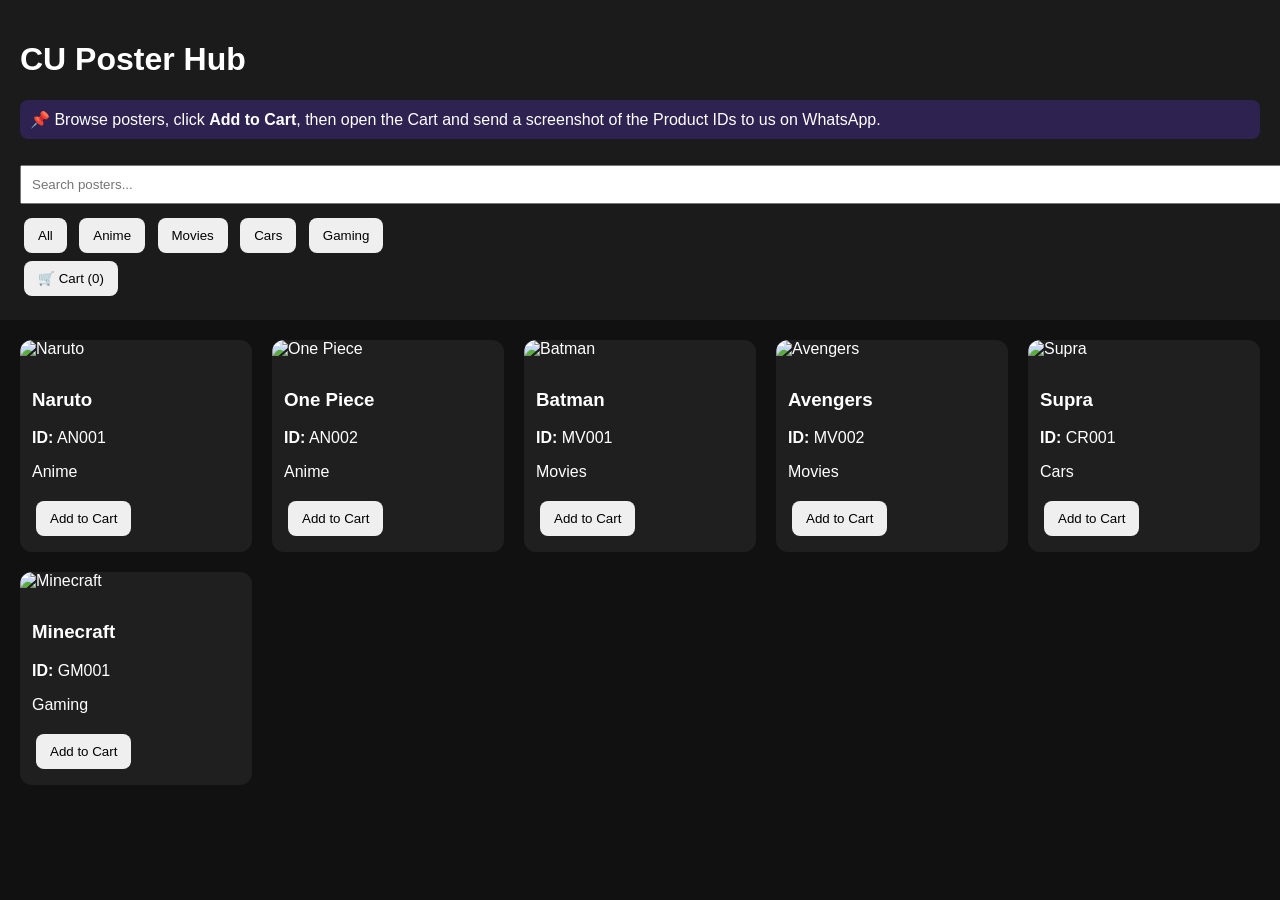
==== index.html @ 273b7f38 "CU Poster Hub" ====
<!DOCTYPE html>
<html lang="en">

<head>
    <meta charset="UTF-8">
    <meta name="viewport" content="width=device-width,initial-scale=1">
    <title>CU Poster Hub</title>
    <link rel="stylesheet" href="style.css">
</head>

<body>
    <header class="hero">
        <h1>CU Poster Hub</h1>
        <p class="notice">📌 Browse posters, click <b>Add to Cart</b>, then open the Cart and send a screenshot of the
            Product IDs to us on WhatsApp.</p>
        <input id="search" placeholder="Search posters...">
        <div id="filters">
            <button data-cat="All">All</button>
            <button data-cat="Anime">Anime</button>
            <button data-cat="Movies">Movies</button>
            <button data-cat="Cars">Cars</button>
            <button data-cat="Gaming">Gaming</button>
        </div>
        <button id="cartBtn">🛒 Cart (<span id="count">0</span>)</button>
    </header>

    <main id="grid"></main>

    <div id="cart" class="panel hidden">
        <h2>Your Cart</h2>
        <div id="cartItems"></div>
        <p class="notice">Take a screenshot of the Product IDs below and send it on WhatsApp to place your order.</p>
        <div id="codes"></div>
        <a id="wa" target="_blank" href="https://wa.me/911234567890">Open WhatsApp</a>
        <button onclick="toggleCart()">Close</button>
    </div>

    <script src="script.js"></script>
</body>

</html>
---- style.css ----
body{margin:0;font-family:Arial,sans-serif;background:#111;color:#fff}
.hero{padding:20px;background:#1b1b1b;position:sticky;top:0}
.notice{background:#2d2250;padding:10px;border-radius:8px}
#search{width:100%;padding:10px;margin:10px 0}
button{padding:10px 14px;margin:4px;border:none;border-radius:8px;cursor:pointer}
#grid{display:grid;grid-template-columns:repeat(auto-fit,minmax(220px,1fr));gap:20px;padding:20px}
.card{background:#1f1f1f;border-radius:12px;overflow:hidden}
.card img{width:100%;height:260px;object-fit:cover}
.card .p{padding:12px}
.panel{position:fixed;right:0;top:0;width:340px;height:100%;background:#181818;padding:20px;overflow:auto;box-shadow:-4px 0 10px rgba(0,0,0,.5)}
.hidden{display:none}
#wa{display:inline-block;background:#25D366;color:#fff;text-decoration:none;padding:10px 16px;border-radius:8px;margin:10px 0}
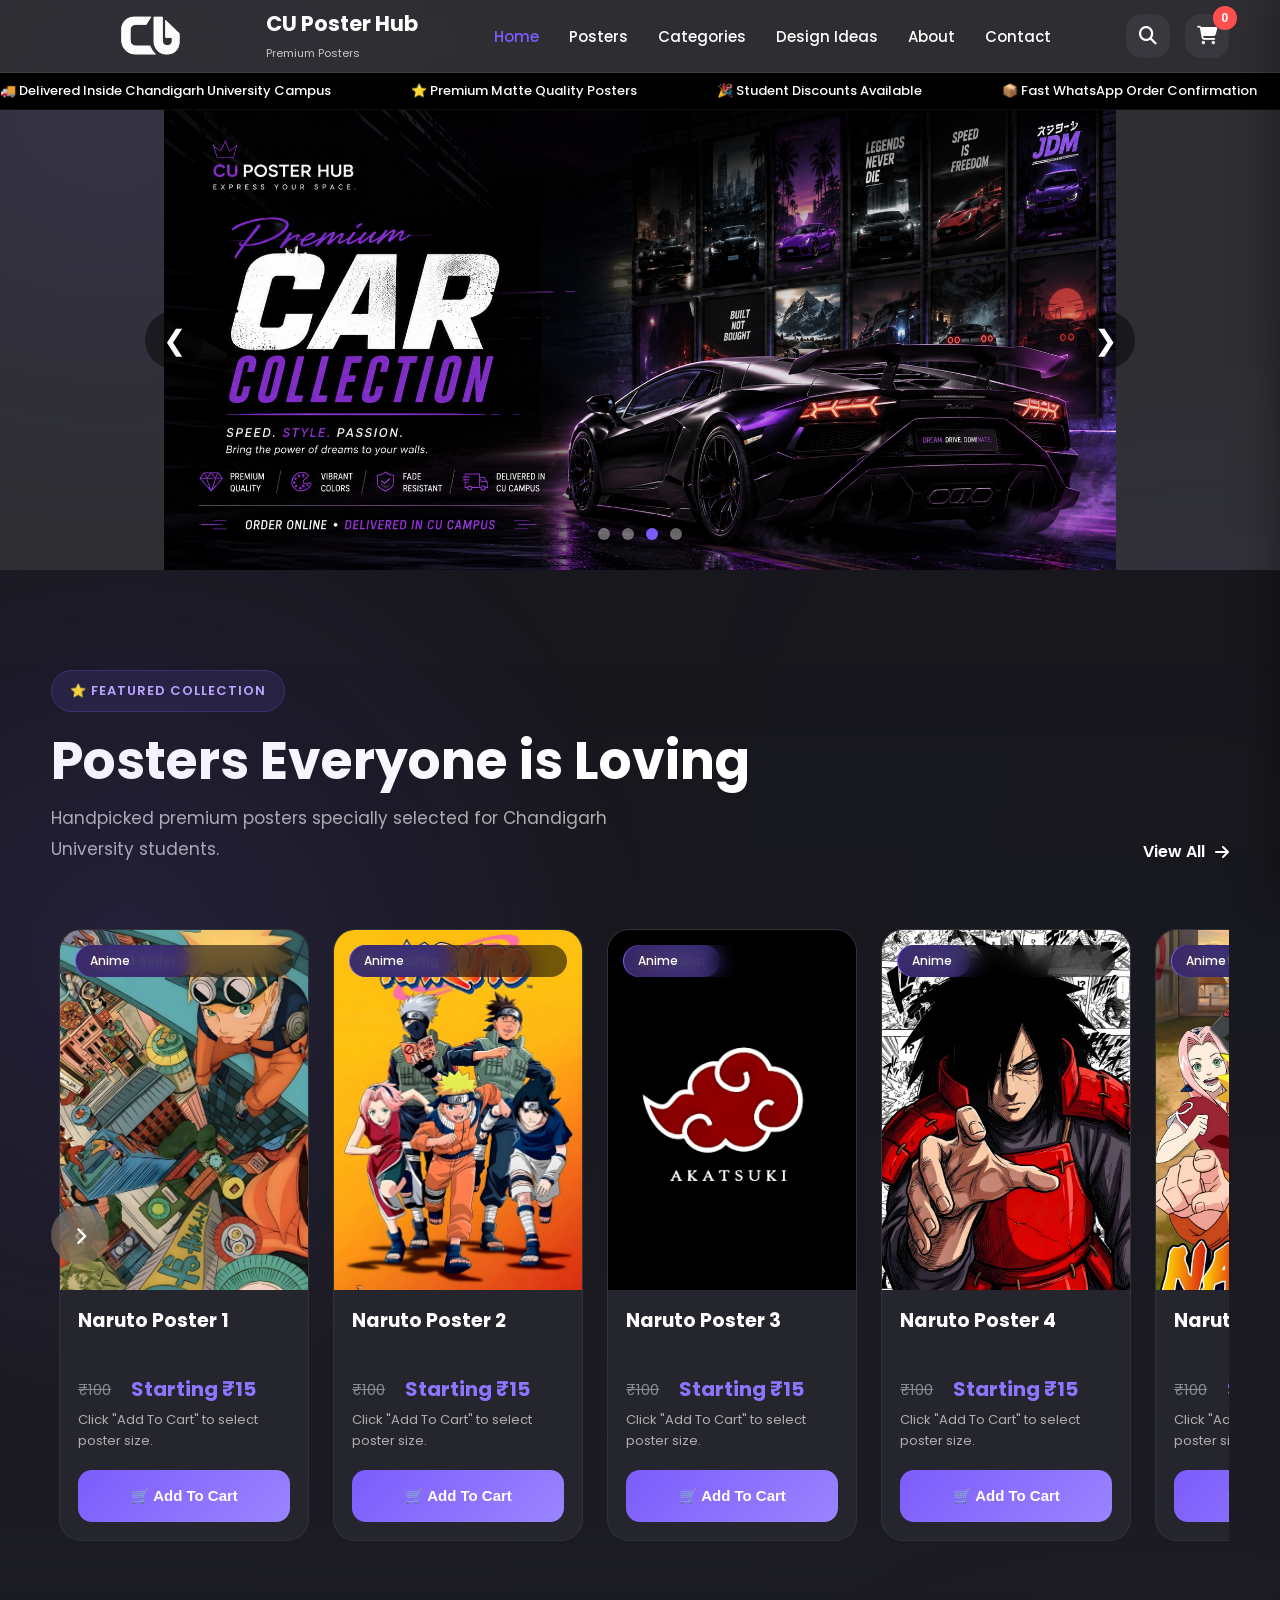
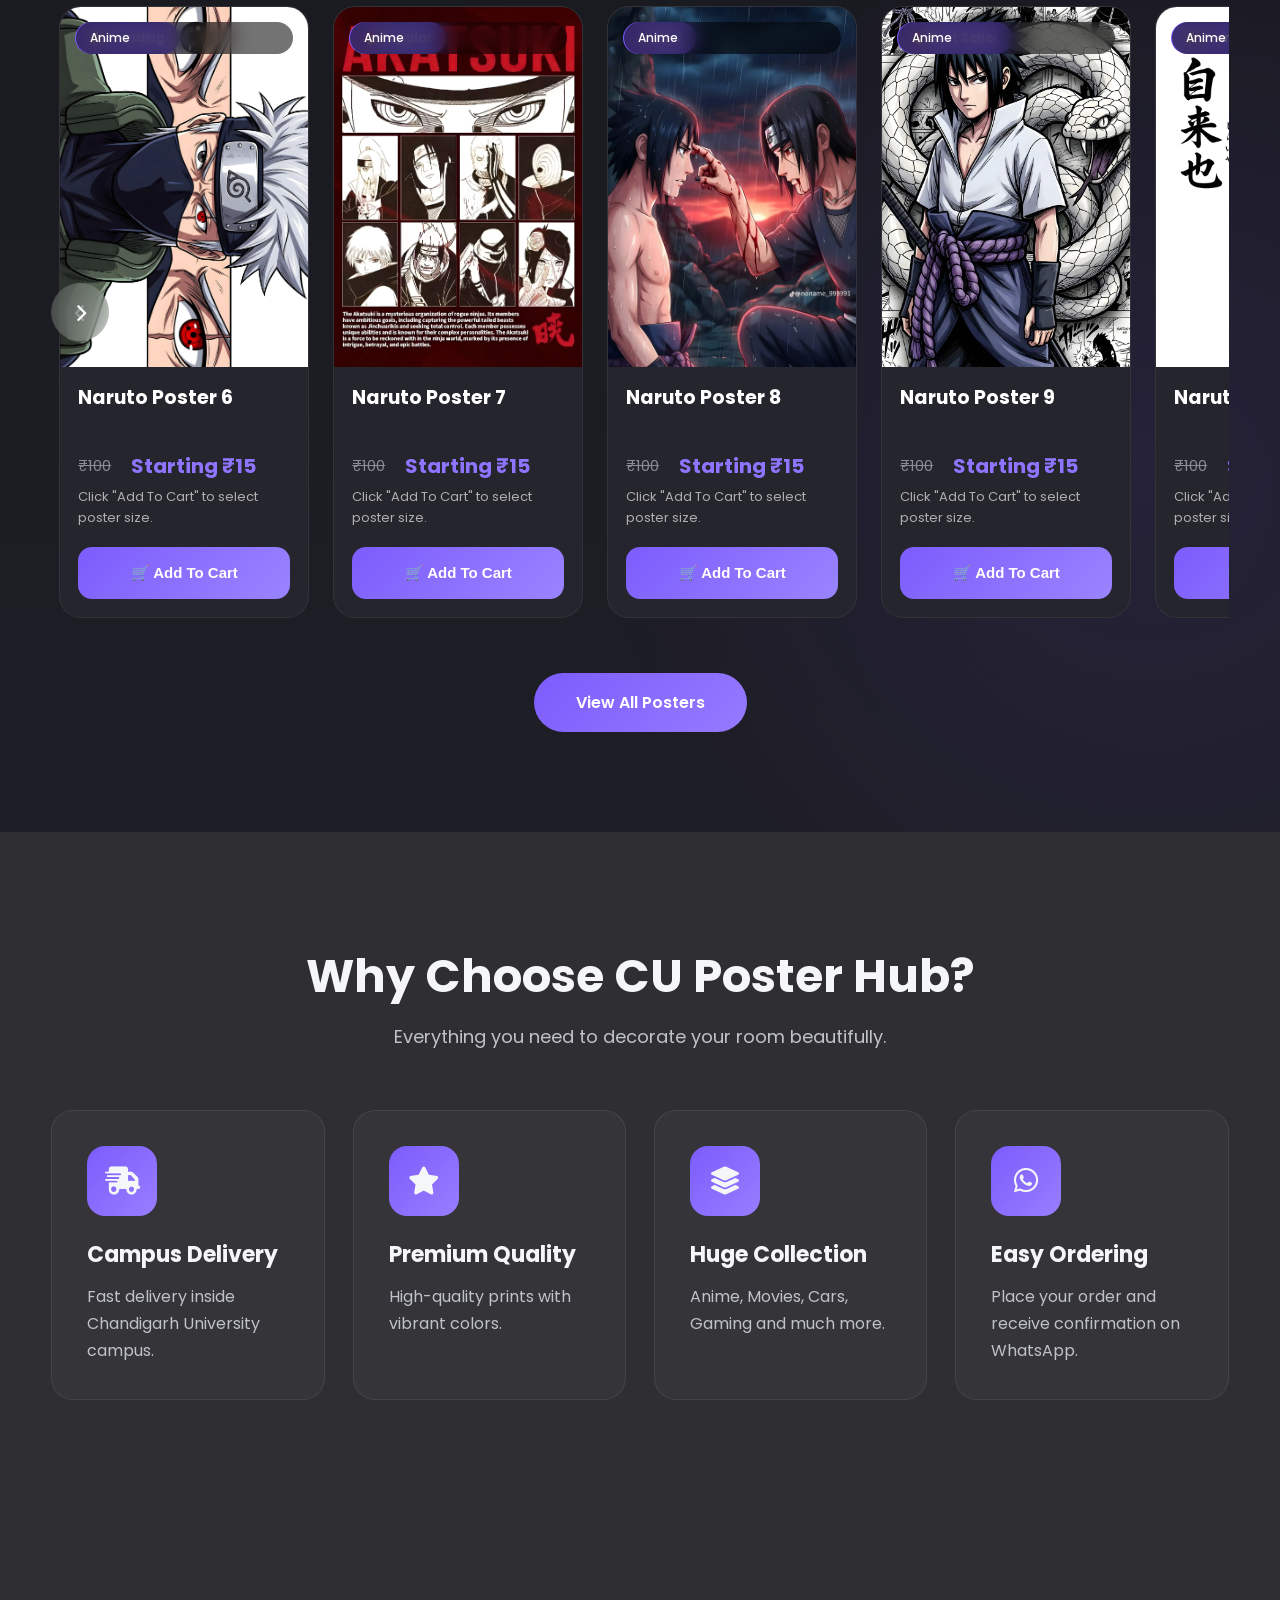
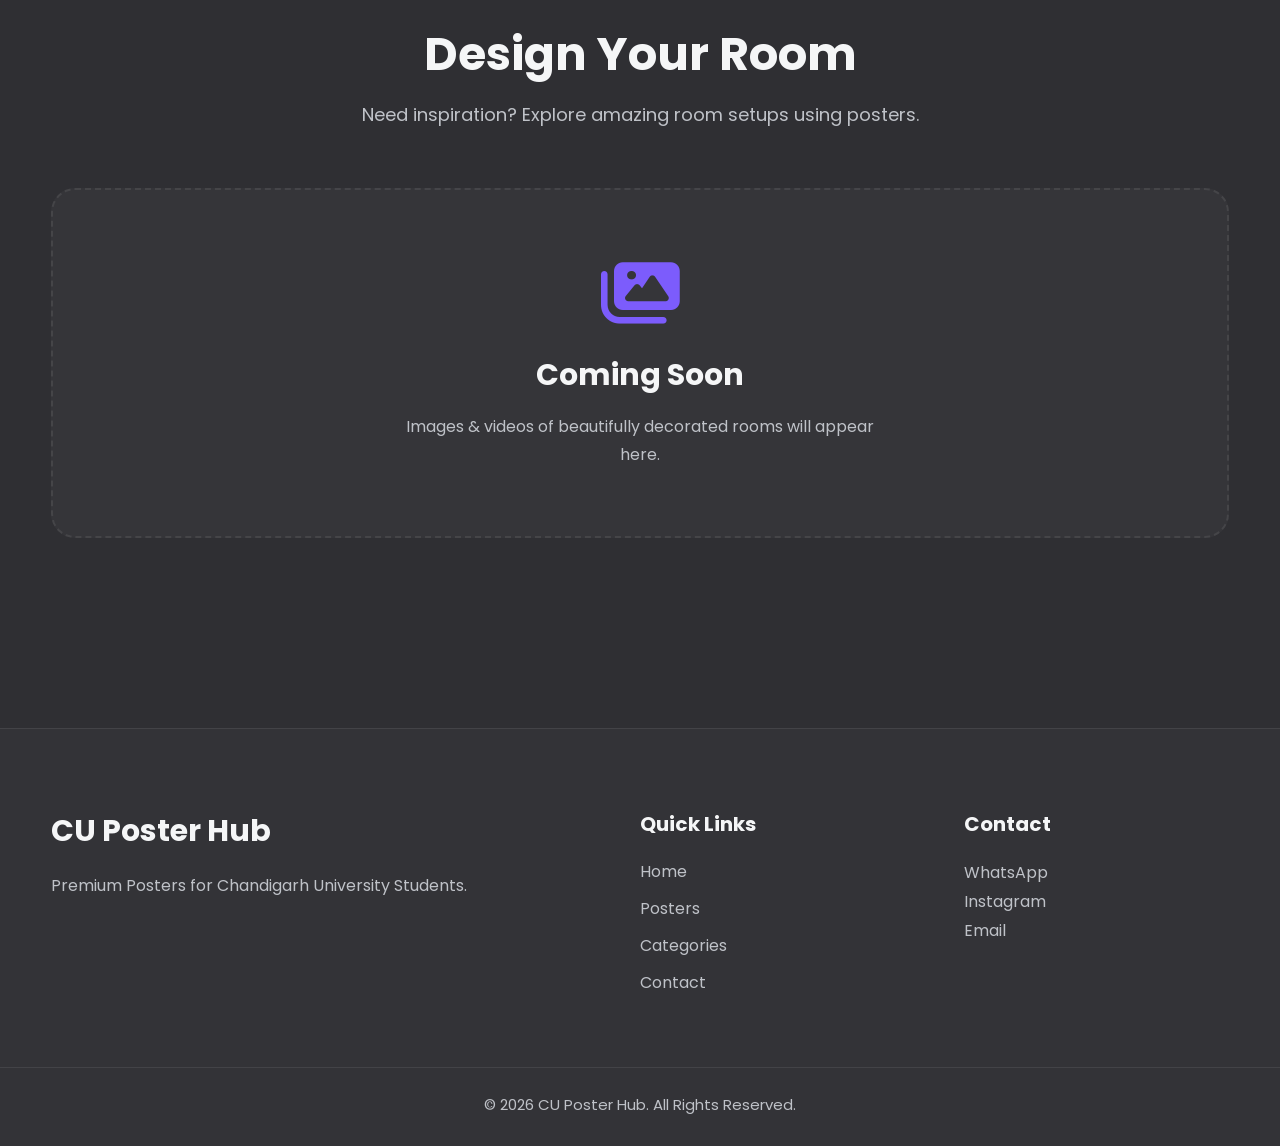
==== commit 2a4fa212: "Poster update" ====
--- a/index.html
+++ b/index.html
@@ -2,40 +2,582 @@
 <html lang="en">
 
 <head>
+    <link rel="icon" type="image/png" href="assets/logo/favicon.png">
+    <link rel="icon" type="image/png" href="assets/logo/logo.png">
     <meta charset="UTF-8">
-    <meta name="viewport" content="width=device-width,initial-scale=1">
+    <meta name="viewport" content="width=device-width, initial-scale=1.0">
+
     <title>CU Poster Hub</title>
+
+    <meta name="description" content="Premium Posters for Chandigarh University Students">
+
+    <!-- Google Font -->
+
+    <link rel="preconnect" href="https://fonts.googleapis.com">
+
+    <link rel="preconnect" href="https://fonts.gstatic.com" crossorigin>
+
+    <link href="https://fonts.googleapis.com/css2?family=Poppins:wght@300;400;500;600;700;800&display=swap"
+        rel="stylesheet">
+
+    <!-- Font Awesome -->
+
+    <link rel="stylesheet" href="https://cdnjs.cloudflare.com/ajax/libs/font-awesome/6.7.2/css/all.min.css">
+
+    <!-- CSS -->
+
     <link rel="stylesheet" href="style.css">
+
 </head>
 
 <body>
-    <header class="hero">
-        <h1>CU Poster Hub</h1>
-        <p class="notice">📌 Browse posters, click <b>Add to Cart</b>, then open the Cart and send a screenshot of the
-            Product IDs to us on WhatsApp.</p>
-        <input id="search" placeholder="Search posters...">
-        <div id="filters">
-            <button data-cat="All">All</button>
-            <button data-cat="Anime">Anime</button>
-            <button data-cat="Movies">Movies</button>
-            <button data-cat="Cars">Cars</button>
-            <button data-cat="Gaming">Gaming</button>
-        </div>
-        <button id="cartBtn">🛒 Cart (<span id="count">0</span>)</button>
+
+    <!-- ========================================= -->
+    <!-- Background Glow -->
+    <!-- ========================================= -->
+
+    <div class="bg-glow glow-1"></div>
+    <div class="bg-glow glow-2"></div>
+
+    <!-- ========================================= -->
+    <!-- Navigation -->
+    <!-- ========================================= -->
+
+    <header class="navbar">
+
+        <div class="container">
+
+            <div class="nav-wrapper">
+
+                <!-- Logo -->
+
+                <a href="#" class="logo">
+
+                    <div class="logo-icon">
+
+    <img src="assets/logo/logo.png" alt="CU Poster Hub Logo">
+
+</div>
+
+                    <div class="logo-text">
+
+                        <h2>CU Poster Hub</h2>
+
+                        <span>Premium Posters</span>
+
+                    </div>
+
+                </a>
+
+                <!-- Navigation -->
+
+                <nav class="nav-links">
+
+                    <a class="active" href="#">Home</a>
+
+                    <a href="#">Posters</a>
+
+                    <a href="#">Categories</a>
+
+                    <a href="#">Design Ideas</a>
+
+                    <a href="#">About</a>
+
+                    <a href="#">Contact</a>
+
+                </nav>
+
+                <!-- Right Side -->
+
+                <div class="nav-right">
+
+                    <button class="icon-btn">
+
+                        <i class="fa-solid fa-magnifying-glass"></i>
+
+                    </button>
+
+                    <button class="icon-btn cart-btn">
+
+                        <i class="fa-solid fa-cart-shopping"></i>
+
+                        <span id="cartCount">0</span>
+
+                    </button>
+
+                </div>
+
+            </div>
+
+        </div>
+
     </header>
 
-    <main id="grid"></main>
-
-    <div id="cart" class="panel hidden">
-        <h2>Your Cart</h2>
-        <div id="cartItems"></div>
-        <p class="notice">Take a screenshot of the Product IDs below and send it on WhatsApp to place your order.</p>
-        <div id="codes"></div>
-        <a id="wa" target="_blank" href="https://wa.me/911234567890">Open WhatsApp</a>
-        <button onclick="toggleCart()">Close</button>
+    <!-- ========================================= -->
+    <!-- Announcement Ribbon -->
+    <!-- ========================================= -->
+
+    <section class="announcement">
+
+        <div class="announcement-track">
+
+            <span>🚚 Delivered Inside Chandigarh University Campus</span>
+
+            <span>⭐ Premium Matte Quality Posters</span>
+
+            <span>🎉 Student Discounts Available</span>
+
+            <span>📦 Fast WhatsApp Order Confirmation</span>
+
+            <span>🎌 New Anime Posters Every Week</span>
+
+            <span>🚚 Delivered Inside Chandigarh University Campus</span>
+
+            <span>⭐ Premium Matte Quality Posters</span>
+
+            <span>🎉 Student Discounts Available</span>
+
+            <span>📦 Fast WhatsApp Order Confirmation</span>
+
+        </div>
+
+    </section>
+
+
+
+    <!-- ==========================================================
+     HERO SECTION
+========================================================== -->
+
+    <section class="hero">
+
+        <div class="hero-slider">
+
+            <!-- Slide 1 -->
+
+            <div class="hero-slide active">
+
+                <img src="assets/hero/hero1.jpg" alt="CU Poster Hub">
+
+                
+
+            </div>
+
+            <!-- Slide 2 -->
+
+            <div class="hero-slide">
+
+                <img src="assets/hero/hero2.png" alt="Car Posters">
+
+                
+
+            </div>
+
+            <!-- Slide 3 -->
+
+            <div class="hero-slide">
+
+                <img src="assets/hero/hero3.png" alt="Movie Posters">
+
+                
+
+            </div>
+
+            <!-- Slide 4 -->
+
+            <div class="hero-slide">
+
+                <img src="assets/hero/hero4.png" alt="Poster Collection">
+
+                
+
+            </div>
+
+            <!-- Navigation -->
+
+            <button class="hero-prev">
+                &#10094;
+            </button>
+
+            <button class="hero-next">
+                &#10095;
+            </button>
+
+            <!-- Dots -->
+
+            <div class="hero-dots">
+
+                <span class="dot active"></span>
+                <span class="dot"></span>
+                <span class="dot"></span>
+                <span class="dot"></span>
+
+            </div>
+
+        </div>
+
+    </section>
+    <!-- ==========================================
+        FEATURED POSTERS
+========================================== -->
+
+<!-- ==========================================================
+FEATURED POSTERS
+========================================================== -->
+
+<section class="featured-posters">
+
+    <div class="container">
+
+        <div class="featured-header">
+
+            <div>
+
+                <span class="featured-tag">
+                    ⭐ FEATURED COLLECTION
+                </span>
+
+                <h2>Posters Everyone is Loving</h2>
+
+                <p>
+                    Handpicked premium posters specially selected for Chandigarh University students.
+                </p>
+
+            </div>
+
+            <a href="#" class="featured-view-all-top">
+                View All
+                <i class="fa-solid fa-arrow-right"></i>
+            </a>
+
+        </div>
+
+        <!-- ========================= -->
+        <!-- ROW 1 -->
+        <!-- ========================= -->
+
+        <div class="poster-row">
+
+            <button class="poster-arrow row1-left">
+                <i class="fa-solid fa-chevron-left"></i>
+            </button>
+
+            <div class="poster-slider row1">
+
+            </div>
+
+            <button class="poster-arrow row1-right">
+                <i class="fa-solid fa-chevron-right"></i>
+            </button>
+
+        </div>
+
+        <!-- ========================= -->
+        <!-- ROW 2 -->
+        <!-- ========================= -->
+
+        <div class="poster-row">
+
+            <button class="poster-arrow row2-left">
+                <i class="fa-solid fa-chevron-left"></i>
+            </button>
+
+            <div class="poster-slider row2">
+
+            </div>
+
+            <button class="poster-arrow row2-right">
+                <i class="fa-solid fa-chevron-right"></i>
+            </button>
+
+        </div>
+
+        <div class="featured-bottom">
+
+            <a href="#" class="featured-view-btn">
+
+                View All Posters
+
+            </a>
+
+        </div>
+
     </div>
 
-    <script src="script.js"></script>
+</section>
+
+
+   
+
+    <!-- ========================================= -->
+    <!-- Why Choose CU Poster Hub -->
+    <!-- ========================================= -->
+
+    <section class="why-us">
+
+        <div class="container">
+
+            <div class="section-title">
+
+                <h2>Why Choose CU Poster Hub?</h2>
+
+                <p>Everything you need to decorate your room beautifully.</p>
+
+            </div>
+
+            <div class="why-grid">
+
+                <div class="why-card">
+
+                    <i class="fa-solid fa-truck-fast"></i>
+
+                    <h3>Campus Delivery</h3>
+
+                    <p>Fast delivery inside Chandigarh University campus.</p>
+
+                </div>
+
+                <div class="why-card">
+
+                    <i class="fa-solid fa-star"></i>
+
+                    <h3>Premium Quality</h3>
+
+                    <p>High-quality prints with vibrant colors.</p>
+
+                </div>
+
+                <div class="why-card">
+
+                    <i class="fa-solid fa-layer-group"></i>
+
+                    <h3>Huge Collection</h3>
+
+                    <p>Anime, Movies, Cars, Gaming and much more.</p>
+
+                </div>
+
+                <div class="why-card">
+
+                    <i class="fa-brands fa-whatsapp"></i>
+
+                    <h3>Easy Ordering</h3>
+
+                    <p>Place your order and receive confirmation on WhatsApp.</p>
+
+                </div>
+
+            </div>
+
+        </div>
+
+    </section>
+
+
+
+    <!-- ========================================= -->
+    <!-- Design Ideas -->
+    <!-- ========================================= -->
+
+    <section class="design-ideas" id="designIdeas">
+
+        <div class="container">
+
+            <div class="section-title">
+
+                <h2>Design Your Room</h2>
+
+                <p>Need inspiration? Explore amazing room setups using posters.</p>
+
+            </div>
+
+            <div class="ideas-placeholder">
+
+                <i class="fa-solid fa-images"></i>
+
+                <h3>Coming Soon</h3>
+
+                <p>Images & videos of beautifully decorated rooms will appear here.</p>
+
+            </div>
+
+        </div>
+
+    </section>
+
+    <!-- ========================================= -->
+    <!-- Footer -->
+    <!-- ========================================= -->
+
+    <footer>
+
+        <div class="container footer-content">
+
+            <div>
+
+                <h2>CU Poster Hub</h2>
+
+                <p>Premium Posters for Chandigarh University Students.</p>
+
+            </div>
+
+            <div>
+
+                <h4>Quick Links</h4>
+
+                <a href="#">Home</a>
+                <a href="#">Posters</a>
+                <a href="#">Categories</a>
+                <a href="#">Contact</a>
+
+            </div>
+
+            <div>
+
+                <h4>Contact</h4>
+
+                <p>WhatsApp</p>
+
+                <p>Instagram</p>
+
+                <p>Email</p>
+
+            </div>
+
+        </div>
+
+        <div class="copyright">
+
+            © 2026 CU Poster Hub. All Rights Reserved.
+
+        </div>
+
+    </footer>
+
+    <!-- ========================================= -->
+    <!-- Cart Drawer -->
+    <!-- ========================================= -->
+
+    <aside id="cartDrawer">
+
+        <div class="cart-header">
+
+            <h2>Your Cart</h2>
+
+            <button id="closeCart">
+
+                <i class="fa-solid fa-xmark"></i>
+
+            </button>
+
+        </div>
+
+        <div id="cartItems">
+
+        </div>
+
+        <div class="cart-footer">
+
+            <button class="checkout-btn">
+
+                Place Order
+
+            </button>
+
+        </div>
+
+    </aside>
+
+    
+    <!-- ===================================================== -->
+<!-- POSTER SIZE POPUP -->
+<!-- ===================================================== -->
+
+<div class="size-modal" id="sizeModal">
+
+    <div class="size-box">
+
+        <button class="close-size-modal" id="closeSizeModal">
+            <i class="fa-solid fa-xmark"></i>
+        </button>
+
+        <h2>Select Poster Size</h2>
+
+        <p class="size-subtitle">
+            Choose your preferred size before adding to cart.
+        </p>
+
+        <div class="poster-preview">
+
+            <img
+                id="modalPosterImage"
+                src=""
+                alt="Poster Preview"
+            >
+
+        </div>
+
+        <h3 id="modalPosterName">
+            Poster
+        </h3>
+
+        <div class="size-options">
+
+            <div class="size-option" data-size="A6" data-price="15">
+
+                <span>A6</span>
+
+                <strong>₹15</strong>
+
+            </div>
+
+            <div class="size-option" data-size="A5" data-price="25">
+
+                <span>A5</span>
+
+                <strong>₹25</strong>
+
+            </div>
+
+            <div class="size-option" data-size="A4" data-price="35">
+
+                <span>A4</span>
+
+                <strong>₹35</strong>
+
+            </div>
+
+            <div class="size-option" data-size="A3" data-price="55">
+
+                <span>A3</span>
+
+                <strong>₹55</strong>
+
+            </div>
+
+            <div class="size-option" data-size="A2" data-price="95">
+
+                <span>A2</span>
+
+                <strong>₹95</strong>
+
+            </div>
+
+        </div>
+
+        <button id="confirmAddCart" class="confirm-cart-btn">
+
+            <i class="fa-solid fa-cart-shopping"></i>
+
+            Add To Cart
+
+        </button>
+
+    </div>
+
+</div>
+<script src="script.js"></script>
+
 </body>
 
 </html>
--- a/style.css
+++ b/style.css
@@ -1,12 +1,3254 @@
-body{margin:0;font-family:Arial,sans-serif;background:#111;color:#fff}
-.hero{padding:20px;background:#1b1b1b;position:sticky;top:0}
-.notice{background:#2d2250;padding:10px;border-radius:8px}
-#search{width:100%;padding:10px;margin:10px 0}
-button{padding:10px 14px;margin:4px;border:none;border-radius:8px;cursor:pointer}
-#grid{display:grid;grid-template-columns:repeat(auto-fit,minmax(220px,1fr));gap:20px;padding:20px}
-.card{background:#1f1f1f;border-radius:12px;overflow:hidden}
-.card img{width:100%;height:260px;object-fit:cover}
-.card .p{padding:12px}
-.panel{position:fixed;right:0;top:0;width:340px;height:100%;background:#181818;padding:20px;overflow:auto;box-shadow:-4px 0 10px rgba(0,0,0,.5)}
-.hidden{display:none}
-#wa{display:inline-block;background:#25D366;color:#fff;text-decoration:none;padding:10px 16px;border-radius:8px;margin:10px 0}+/* ==========================================================
+   CU POSTER HUB
+   VERSION 3
+   PART 1
+========================================================== */
+
+/* Google Font */
+
+@import url('https://fonts.googleapis.com/css2?family=Poppins:wght@300;400;500;600;700;800&display=swap');
+
+/* ==========================================================
+   RESET
+========================================================== */
+
+* {
+    margin: 0;
+    padding: 0;
+    box-sizing: border-box;
+}
+
+html {
+    scroll-behavior: smooth;
+}
+
+body {
+
+    font-family: 'Poppins', sans-serif;
+
+    background: #2F2F33;
+
+    color: #F5F6F7;
+
+    overflow-x: hidden;
+
+    position: relative;
+
+}
+
+/* ==========================================================
+   COLOR VARIABLES
+========================================================== */
+
+:root {
+
+    --bg: #2F2F33;
+
+    --bg2: #38383E;
+
+    --card: #434349;
+
+    --white: #F5F6F7;
+
+    --grey: #BFC2C8;
+
+    --purple: #7C5CFC;
+
+    --purpleLight: #937BFF;
+
+    --border: rgba(255, 255, 255, .08);
+
+    --shadow: 0 15px 45px rgba(0, 0, 0, .25);
+
+}
+
+/* ==========================================================
+   CONTAINER
+========================================================== */
+
+.container {
+
+    width: 92%;
+
+    max-width: 1400px;
+
+    margin: auto;
+
+}
+
+/* ==========================================================
+   BACKGROUND GLOW
+========================================================== */
+
+.bg-glow {
+
+    position: fixed;
+
+    border-radius: 50%;
+
+    filter: blur(140px);
+
+    z-index: -1;
+
+}
+
+.glow-1 {
+
+    width: 420px;
+
+    height: 420px;
+
+    background: #7C5CFC;
+
+    top: -120px;
+
+    left: -100px;
+
+    opacity: .16;
+
+}
+
+.glow-2 {
+
+    width: 500px;
+
+    height: 500px;
+
+    background: #8E74FF;
+
+    bottom: -180px;
+
+    right: -180px;
+
+    opacity: .12;
+
+}
+
+/* ==========================================================
+   NAVBAR
+========================================================== */
+
+.navbar {
+
+    position: sticky;
+
+    top: 0;
+
+    z-index: 999;
+
+    backdrop-filter: blur(20px);
+
+    background: rgba(47, 47, 51, .82);
+
+    border-bottom: 1px solid var(--border);
+
+}
+
+.nav-wrapper {
+
+    height: 72px;
+
+    display: flex;
+
+    justify-content: space-between;
+
+    align-items: center;
+
+}
+
+/* ==========================================================
+   LOGO
+========================================================== */
+
+.logo {
+
+    display: flex;
+
+    align-items: center;
+
+    gap: 15px;
+
+    text-decoration: none;
+
+}
+
+.logo-icon {
+
+    width: 200px;
+
+    height: 200px;
+
+    display: flex;
+
+    justify-content: center;
+
+    align-items: center;
+
+}
+
+.logo-icon img {
+
+    width: 100%;
+
+    height: 100%;
+
+    object-fit: contain;
+
+}
+
+.logo-text h2 {
+
+    color: white;
+
+    font-size: 21px;
+
+    font-weight: 700;
+
+}
+
+.logo-text span {
+
+    color: #C7C7C7;
+
+    font-size: 11px;
+
+}
+
+/* ==========================================================
+   NAVIGATION
+========================================================== */
+
+.nav-links {
+
+    display: flex;
+
+    gap: 30px;
+
+}
+
+.nav-links a {
+
+    text-decoration: none;
+
+    color: white;
+
+    font-weight: 500;
+
+    font-size: 15px;
+
+    transition: .3s;
+
+    position: relative;
+
+}
+
+.nav-links a:hover {
+
+    color: var(--purple);
+
+}
+
+.nav-links a.active {
+
+    color: var(--purple);
+
+}
+
+.nav-links a::after {
+
+    content: "";
+
+    position: absolute;
+
+    left: 0;
+
+    bottom: -8px;
+
+    width: 0;
+
+    height: 2px;
+
+    background: var(--purple);
+
+    transition: .35s;
+
+}
+
+.nav-links a:hover::after {
+
+    width: 100%;
+
+}
+
+/* ==========================================================
+   NAV RIGHT
+========================================================== */
+
+.nav-right {
+
+    display: flex;
+
+    gap: 15px;
+
+}
+
+.icon-btn {
+
+    width: 44px;
+
+    height: 44px;
+
+    border: none;
+
+    border-radius: 16px;
+
+    background: var(--bg2);
+
+    color: white;
+
+    cursor: pointer;
+
+    transition: .3s;
+
+    font-size: 18px;
+
+}
+
+.icon-btn:hover {
+
+    background: var(--purple);
+
+    transform: translateY(-4px);
+
+}
+
+.cart-btn {
+
+    position: relative;
+
+}
+
+#cartCount {
+
+    position: absolute;
+
+    top: -8px;
+
+    right: -8px;
+
+    width: 24px;
+
+    height: 24px;
+
+    border-radius: 50%;
+
+    background: #ff4f4f;
+
+    display: flex;
+
+    justify-content: center;
+
+    align-items: center;
+
+    font-size: 12px;
+
+    font-weight: 600;
+
+    color: white;
+
+}
+
+/* ==========================================================
+   ANNOUNCEMENT BAR
+========================================================== */
+
+.announcement {
+
+    width: 100%;
+
+    overflow: hidden;
+
+    background: black;
+
+    border-bottom: 1px solid rgba(255, 255, 255, .05);
+
+}
+
+.announcement-track {
+
+    display: flex;
+
+    width: max-content;
+
+    gap: 80px;
+
+    padding: 8px 0;
+
+    animation: scrollAnnouncement 28s linear infinite;
+
+}
+
+.announcement-track span {
+
+    color: white;
+
+    font-size: 13px;
+
+    white-space: nowrap;
+
+    font-weight: 500;
+
+}
+
+@keyframes scrollAnnouncement {
+
+    from {
+
+        transform: translateX(0);
+
+    }
+
+    to {
+
+        transform: translateX(-50%);
+
+    }
+
+}
+
+/* ==========================================================
+   HERO SLIDER
+========================================================== */
+
+.hero {
+
+    width: 100%;
+    height: 460px;
+    position: relative;
+    overflow: hidden;
+    
+    background-image: url("/assets/background/hero-bg.png");
+    background-size: cover;
+    background-position: center;
+    background-repeat: no-repeat;
+
+}
+
+
+.hero-slider{
+
+    width:82%;
+    height:100%;
+    margin:0 auto;
+
+    position:relative;
+    overflow:hidden;
+
+    
+
+}
+
+.hero-slide {
+
+    position: absolute;
+    inset: 0;
+    opacity: 0;
+    transition: opacity .8s ease;
+
+}
+
+.hero-slide.active {
+
+    opacity: 1;
+}
+
+.hero-slide img {
+
+    width: 100%;
+    height: 100%;
+    object-fit: contain;
+    object-position: center;
+
+}
+
+.hero-overlay {
+
+    position: absolute;
+
+    inset: 0;
+
+    background: linear-gradient(90deg,
+            rgba(0, 0, 0, .55),
+            rgba(0, 0, 0, .35),
+            rgba(0, 0, 0, .15));
+
+    display: flex;
+
+    flex-direction: column;
+
+    justify-content: center;
+
+    align-items: center;
+
+    text-align: center;
+
+    padding: 30px;
+
+}
+
+.hero-badge {
+
+    background: rgba(124, 92, 252, .18);
+
+    border: 1px solid rgba(124, 92, 252, .4);
+
+    color: #fff;
+
+    padding: 10px 24px;
+
+    border-radius: 40px;
+
+    margin-bottom: 16px;
+
+    font-size: 14px;
+
+    font-weight: 600;
+
+    letter-spacing: 1px;
+
+}
+
+.hero-overlay h1 {
+
+    font-size: 50px;
+
+    font-weight: 800;
+
+    margin-bottom: 20px;
+
+    max-width: 900px;
+
+    line-height: 1.1;
+
+}
+
+.hero-overlay p {
+
+    max-width: 750px;
+
+    font-size: 17px;
+
+    color: #E7E7E7;
+
+    line-height: 1.8;
+
+    margin-bottom: 28px;
+
+}
+
+.hero-buttons {
+
+    display: flex;
+
+    gap: 18px;
+
+    flex-wrap: wrap;
+
+    justify-content: center;
+
+}
+
+.primary-btn {
+
+    background: #7C5CFC;
+
+    color: white;
+
+    text-decoration: none;
+
+    padding: 15px 32px;
+
+    border-radius: 14px;
+
+    font-weight: 600;
+
+    transition: .3s;
+
+}
+
+.primary-btn:hover {
+
+    transform: translateY(-4px);
+
+    background: #9278ff;
+
+}
+
+.secondary-btn {
+
+    text-decoration: none;
+
+    color: white;
+
+    border: 1px solid rgba(255, 255, 255, .2);
+
+    padding: 15px 32px;
+
+    border-radius: 14px;
+
+    backdrop-filter: blur(10px);
+
+    transition: .3s;
+
+}
+
+.secondary-btn:hover {
+
+    background: rgba(255, 255, 255, .08);
+
+}
+
+.hero-prev,
+.hero-next {
+
+    position: absolute;
+
+    top: 50%;
+
+    transform: translateY(-50%);
+
+    width: 58px;
+
+    height: 58px;
+
+    border: none;
+
+    border-radius: 50%;
+
+    background: rgba(0, 0, 0, .45);
+
+    color: white;
+
+    cursor: pointer;
+
+    font-size: 28px;
+
+    transition: .3s;
+
+    z-index: 5;
+
+}
+
+.hero-prev {
+
+    left: 30px;
+
+}
+
+.hero-next {
+
+    right: 30px;
+
+}
+
+.hero-prev:hover,
+.hero-next:hover {
+
+    background: #7C5CFC;
+
+}
+
+.hero-dots {
+
+    position: absolute;
+
+    bottom: 30px;
+
+    left: 50%;
+
+    transform: translateX(-50%);
+
+    display: flex;
+
+    gap: 12px;
+
+    z-index: 10;
+
+}
+
+.dot {
+
+    width: 12px;
+
+    height: 12px;
+
+    border-radius: 50%;
+
+    background: rgba(255, 255, 255, .4);
+
+    cursor: pointer;
+
+}
+
+.dot.active {
+
+    background: #7C5CFC;
+
+}
+
+@media(max-width:768px) {
+
+    .hero-slider {
+
+        height: 430px;
+
+    }
+
+    .hero-overlay h1 {
+
+        font-size: 42px;
+
+    }
+
+    .hero-overlay p {
+
+        font-size: 16px;
+
+        line-height: 1.6;
+
+    }
+
+    .hero-prev,
+    .hero-next {
+
+        width: 44px;
+
+        height: 44px;
+
+        font-size: 22px;
+
+    }
+
+    .primary-btn,
+    .secondary-btn {
+
+        width: 100%;
+
+        text-align: center;
+
+    }
+
+}
+
+
+
+/* ==========================================================
+   SECTION TITLE
+========================================================== */
+
+.section-title {
+
+    text-align: center;
+
+    margin-bottom: 60px;
+
+}
+
+.section-title h2 {
+
+    font-size: 46px;
+
+    margin-bottom: 12px;
+
+}
+
+.section-title p {
+
+    color: var(--grey);
+
+    font-size: 18px;
+
+}
+
+/* ==========================================================
+   WHY CHOOSE US
+========================================================== */
+
+.why-us {
+
+    padding: 110px 0;
+
+}
+
+.why-grid {
+
+    display: grid;
+
+    grid-template-columns: repeat(4, 1fr);
+
+    gap: 28px;
+
+}
+
+.why-card {
+
+    background: rgba(255, 255, 255, .03);
+
+    border: 1px solid var(--border);
+
+    border-radius: 22px;
+
+    padding: 35px;
+
+    transition: .35s;
+
+}
+
+.why-card:hover {
+
+    transform: translateY(-10px);
+
+    border-color: rgba(124, 92, 252, .45);
+
+}
+
+.why-card i {
+
+    width: 70px;
+
+    height: 70px;
+
+    border-radius: 18px;
+
+    background: linear-gradient(135deg, #7C5CFC, #987EFF);
+
+    display: flex;
+
+    justify-content: center;
+
+    align-items: center;
+
+    font-size: 28px;
+
+    margin-bottom: 22px;
+
+}
+
+.why-card h3 {
+
+    margin-bottom: 12px;
+
+    font-size: 22px;
+
+}
+
+.why-card p {
+
+    color: var(--grey);
+
+    line-height: 1.7;
+
+}
+
+/* ==========================================================
+   FEATURED POSTERS
+========================================================== */
+
+.featured-posters {
+
+    padding: 110px 0;
+
+}
+
+#posterGrid {
+
+    display: grid;
+
+    grid-template-columns: repeat(auto-fit, minmax(260px, 1fr));
+
+    gap: 30px;
+
+}
+
+/* ==========================================================
+   DESIGN IDEAS
+========================================================== */
+
+.design-ideas {
+
+    padding: 110px 0;
+
+}
+
+.ideas-placeholder {
+
+    height: 350px;
+
+    border-radius: 24px;
+
+    background: rgba(255, 255, 255, .03);
+
+    border: 2px dashed rgba(255, 255, 255, .08);
+
+    display: flex;
+
+    flex-direction: column;
+
+    justify-content: center;
+
+    align-items: center;
+
+    text-align: center;
+
+}
+
+.ideas-placeholder i {
+
+    font-size: 70px;
+
+    color: var(--purple);
+
+    margin-bottom: 25px;
+
+}
+
+.ideas-placeholder h3 {
+
+    font-size: 30px;
+
+    margin-bottom: 15px;
+
+}
+
+.ideas-placeholder p {
+
+    color: var(--grey);
+
+    max-width: 500px;
+
+    line-height: 1.7;
+
+}
+
+/* ==========================================================
+   FOOTER
+========================================================== */
+
+footer {
+
+    padding: 80px 0 30px;
+
+    border-top: 1px solid var(--border);
+
+    margin-top: 80px;
+
+    background: rgba(255, 255, 255, .02);
+
+}
+
+.footer-content {
+
+    display: grid;
+
+    grid-template-columns: 2fr 1fr 1fr;
+
+    gap: 60px;
+
+}
+
+.footer-content h2 {
+
+    margin-bottom: 18px;
+
+    font-size: 30px;
+
+}
+
+.footer-content h4 {
+
+    margin-bottom: 20px;
+
+    font-size: 20px;
+
+}
+
+.footer-content p {
+
+    color: var(--grey);
+
+    line-height: 1.8;
+
+}
+
+.footer-content a {
+
+    display: block;
+
+    color: var(--grey);
+
+    text-decoration: none;
+
+    margin-bottom: 12px;
+
+    transition: .3s;
+
+}
+
+.footer-content a:hover {
+
+    color: var(--purple);
+
+}
+
+.copyright {
+
+    margin-top: 60px;
+
+    padding-top: 25px;
+
+    border-top: 1px solid var(--border);
+
+    text-align: center;
+
+    color: var(--grey);
+
+    font-size: 15px;
+
+}
+
+/* ==========================================================
+   CART DRAWER
+========================================================== */
+
+#cartDrawer {
+
+    position: fixed;
+
+    top: 0;
+
+    right: -430px;
+
+    width: 420px;
+
+    height: 100vh;
+
+    background: #38383E;
+
+    border-left: 1px solid var(--border);
+
+    z-index: 1200;
+
+    transition: .4s ease;
+
+    display: flex;
+
+    flex-direction: column;
+
+    box-shadow: -15px 0 40px rgba(0, 0, 0, .35);
+
+}
+
+#cartDrawer.open {
+
+    right: 0;
+
+}
+
+.cart-header {
+
+    display: flex;
+
+    justify-content: space-between;
+
+    align-items: center;
+
+    padding: 25px;
+
+    border-bottom: 1px solid var(--border);
+
+}
+
+.cart-header h2 {
+
+    font-size: 26px;
+
+}
+
+#closeCart {
+
+    width: 45px;
+
+    height: 45px;
+
+    border: none;
+
+    border-radius: 14px;
+
+    background: rgba(255, 255, 255, .05);
+
+    color: white;
+
+    cursor: pointer;
+
+    transition: .3s;
+
+}
+
+#closeCart:hover {
+
+    background: var(--purple);
+
+}
+
+#cartItems {
+
+    flex: 1;
+
+    overflow-y: auto;
+
+    padding: 25px;
+
+}
+
+.cart-footer {
+
+    padding: 25px;
+
+    border-top: 1px solid var(--border);
+
+}
+
+.checkout-btn {
+
+    width: 100%;
+
+    padding: 18px;
+
+    border: none;
+
+    border-radius: 16px;
+
+    background: linear-gradient(135deg, #7C5CFC, #987EFF);
+
+    color: white;
+
+    font-size: 17px;
+
+    font-weight: 600;
+
+    cursor: pointer;
+
+    transition: .3s;
+
+}
+
+.checkout-btn:hover {
+
+    transform: translateY(-4px);
+
+    box-shadow: 0 18px 40px rgba(124, 92, 252, .35);
+
+}
+
+/* ==========================================================
+   CUSTOM SCROLLBAR
+========================================================== */
+
+::-webkit-scrollbar {
+
+    width: 10px;
+
+}
+
+::-webkit-scrollbar-track {
+
+    background: #2F2F33;
+
+}
+
+::-webkit-scrollbar-thumb {
+
+    background: #7C5CFC;
+
+    border-radius: 20px;
+
+}
+
+::-webkit-scrollbar-thumb:hover {
+
+    background: #937BFF;
+
+}
+
+/* ==========================================================
+   ANIMATIONS
+========================================================== */
+
+@keyframes fadeUp {
+
+    from {
+
+        opacity: 0;
+
+        transform: translateY(40px);
+
+    }
+
+    to {
+
+        opacity: 1;
+
+        transform: translateY(0);
+
+    }
+
+}
+
+.hero-content {
+
+    animation: fadeUp .8s ease;
+
+}
+
+.hero-slider {
+
+    animation: fadeUp 1s ease;
+
+}
+
+.why-card {
+
+    animation: fadeUp .8s ease;
+
+}
+
+/* ==========================================================
+   RESPONSIVE
+========================================================== */
+
+@media(max-width:1200px) {
+
+    .hero-content h1 {
+
+        font-size: 58px;
+
+    }
+
+    .hero-wrapper {
+
+        gap: 40px;
+
+    }
+
+}
+
+@media(max-width:992px) {
+
+    .nav-links {
+
+        display: none;
+
+    }
+
+    .hero-wrapper {
+
+        grid-template-columns: 1fr;
+
+        text-align: center;
+
+    }
+
+    .hero-content p {
+
+        margin: auto auto 35px;
+
+    }
+
+    .hero-buttons {
+
+        justify-content: center;
+
+    }
+
+    .hero-slider {
+
+        margin-top: 40px;
+
+    }
+
+    .why-grid {
+
+        grid-template-columns: repeat(2, 1fr);
+
+    }
+
+    .footer-content {
+
+        grid-template-columns: 1fr;
+
+    }
+
+}
+
+@media(max-width:768px) {
+
+    .hero {
+
+        padding: 70px 0;
+
+    }
+
+    .hero-content h1 {
+
+        font-size: 42px;
+
+    }
+
+    .hero-content p {
+
+        font-size: 16px;
+
+    }
+
+    .section-title h2 {
+
+        font-size: 34px;
+
+    }
+
+    .why-grid {
+
+        grid-template-columns: 1fr;
+
+    }
+
+    .slider {
+
+        height: 450px;
+
+    }
+
+    #cartDrawer {
+
+        width: 100%;
+
+        right: -100%;
+
+    }
+
+    .logo-text h2 {
+
+        font-size: 20px;
+
+    }
+
+    .logo-text span {
+
+        font-size: 12px;
+
+    }
+
+}
+
+@media(max-width:480px) {
+
+    .hero-buttons {
+
+        flex-direction: column;
+
+    }
+
+    .primary-btn,
+
+    .secondary-btn {
+
+        text-align: center;
+
+        width: 100%;
+
+    }
+
+    .logo-icon {
+
+        width: 50px;
+
+        height: 50px;
+
+        font-size: 20px;
+
+    }
+
+    .icon-btn {
+
+        width: 146px;
+
+        height: 46px;
+
+    }
+
+}
+
+/* ==========================================================
+    FEATURED POSTERS
+    ========================================================== */
+
+.poster-grid {
+
+    display: grid;
+
+    grid-template-columns: repeat(auto-fit, minmax(260px, 1fr));
+
+    gap: 30px;
+
+    margin-top: 50px;
+
+}
+
+.poster-card {
+
+    background: #38383E;
+
+    border-radius: 22px;
+
+    overflow: hidden;
+
+    transition: .35s;
+
+    border: 1px solid rgba(255, 255, 255, .06);
+
+    cursor: pointer;
+
+}
+
+.poster-card:hover {
+
+    transform: translateY(-10px);
+
+    box-shadow: 0 25px 60px rgba(0, 0, 0, .35);
+
+}
+
+.poster-image {
+
+    position: relative;
+
+    overflow: hidden;
+
+}
+
+.poster-image img {
+
+    width: 100%;
+
+    height: 360px;
+
+    object-fit: cover;
+
+    transition: .4s;
+
+}
+
+.poster-card:hover img {
+
+    transform: scale(1.08);
+
+}
+
+.poster-category {
+
+    position: absolute;
+
+    top: 16px;
+
+    left: 16px;
+
+    background: #7C5CFC;
+
+    color: white;
+
+    padding: 8px 16px;
+
+    border-radius: 40px;
+
+    font-size: 13px;
+
+    font-weight: 600;
+
+}
+
+.poster-info {
+
+    padding: 22px;
+
+}
+
+.poster-title {
+
+    font-size: 22px;
+
+    font-weight: 700;
+
+    margin-bottom: 10px;
+
+}
+
+.poster-price {
+
+    color: #AFAFAF;
+
+    margin-bottom: 18px;
+
+}
+
+.poster-btn {
+
+    width: 100%;
+
+    border: none;
+
+    background: #7C5CFC;
+
+    color: white;
+
+    padding: 15px;
+
+    border-radius: 14px;
+
+    cursor: pointer;
+
+    font-size: 16px;
+
+    font-weight: 600;
+
+    transition: .3s;
+
+}
+
+.poster-btn:hover {
+
+    background: #9278ff;
+
+}
+
+.view-all-wrapper {
+
+    text-align: center;
+
+    margin-top: 50px;
+
+}
+
+.view-all-btn {
+
+    display: inline-flex;
+
+    align-items: center;
+
+    gap: 12px;
+
+    padding: 18px 40px;
+
+    border-radius: 14px;
+
+    text-decoration: none;
+
+    color: white;
+
+    background: #7C5CFC;
+
+    font-weight: 600;
+
+    transition: .3s;
+
+}
+
+.view-all-btn:hover {
+
+    transform: translateY(-4px);
+
+}
+/* ===================================================
+            FEATURED POSTERS
+=================================================== */
+
+.featured-posters{
+
+    width:100%;
+
+    padding:80px 6%;
+
+    background:#1b1b24;
+
+}
+
+.section-heading{
+
+    display:flex;
+
+    justify-content:space-between;
+
+    align-items:center;
+
+    margin-bottom:45px;
+
+}
+
+.section-heading h2{
+
+    color:white;
+
+    font-size:42px;
+
+    font-weight:700;
+
+}
+
+.section-heading p{
+
+    color:#9d9d9d;
+
+    margin-top:10px;
+
+    font-size:17px;
+
+}
+
+.view-all-top{
+
+    color:#8d5cff;
+
+    text-decoration:none;
+
+    font-weight:600;
+
+    transition:.3s;
+
+}
+
+.view-all-top:hover{
+
+    color:white;
+
+}
+
+.featured-row{
+
+    position:relative;
+
+    margin-bottom:55px;
+
+}
+
+.poster-slider{
+
+    display:flex;
+
+    gap:28px;
+
+    overflow:hidden;
+
+}
+
+.poster-arrow{
+
+    position:absolute;
+
+    top:50%;
+
+    transform:translateY(-50%);
+
+    width:55px;
+
+    height:55px;
+
+    border-radius:50%;
+
+    border:none;
+
+    background:#2c2c38;
+
+    color:white;
+
+    cursor:pointer;
+
+    font-size:22px;
+
+    transition:.35s;
+
+    z-index:5;
+
+}
+
+.poster-arrow:hover{
+
+    background:#8d5cff;
+
+}
+
+.poster-arrow.left{
+
+    left:-25px;
+
+}
+
+.poster-arrow.right{
+
+    right:-25px;
+
+}
+
+.featured-bottom{
+
+    text-align:center;
+
+}
+
+.view-all-btn{
+
+    display:inline-block;
+
+    padding:15px 45px;
+
+    border-radius:50px;
+
+    background:#8d5cff;
+
+    color:white;
+
+    text-decoration:none;
+
+    font-weight:600;
+
+    transition:.3s;
+
+}
+
+.view-all-btn:hover{
+
+    background:white;
+
+    color:black;
+
+}
+/*====================================================
+
+                POSTER CARD
+
+====================================================*/
+
+.poster-card{
+
+    min-width:260px;
+
+    background:#23232d;
+
+    border-radius:18px;
+
+    overflow:hidden;
+
+    transition:.35s;
+
+    border:1px solid rgba(255,255,255,.05);
+
+    cursor:pointer;
+
+    flex-shrink:0;
+
+}
+
+.poster-card:hover{
+
+    transform:translateY(-8px);
+
+    border-color:#8d5cff;
+
+    box-shadow:0 20px 40px rgba(141,92,255,.25);
+
+}
+
+.poster-image{
+
+    width:100%;
+
+    height:360px;
+
+    overflow:hidden;
+
+}
+
+.poster-image img{
+
+    width:100%;
+
+    height:100%;
+
+    object-fit:cover;
+
+    transition:.45s;
+
+}
+
+.poster-card:hover img{
+
+    transform:scale(1.08);
+
+}
+
+.poster-info{
+
+    padding:18px;
+
+}
+
+.poster-title{
+
+    color:white;
+
+    font-size:18px;
+
+    font-weight:600;
+
+    margin-bottom:12px;
+
+    line-height:1.4;
+
+}
+
+.poster-price{
+
+    margin-bottom:15px;
+
+}
+
+.poster-price del{
+
+    color:#8c8c8c;
+
+    margin-right:10px;
+
+}
+
+.poster-price span{
+
+    color:#8d5cff;
+
+    font-weight:700;
+
+    font-size:18px;
+
+}
+
+.poster-note{
+
+    color:#aaaaaa;
+
+    font-size:13px;
+
+    margin-bottom:18px;
+
+}
+
+.poster-btn{
+
+    width:100%;
+
+    border:none;
+
+    padding:14px;
+
+    border-radius:12px;
+
+    background:#8d5cff;
+
+    color:white;
+
+    font-weight:700;
+
+    cursor:pointer;
+
+    transition:.35s;
+
+}
+
+.poster-btn:hover{
+
+    background:white;
+
+    color:#111;
+
+}
+/* =====================================================
+   FEATURED POSTERS
+===================================================== */
+
+.featured-posters{
+
+    width:100%;
+    padding:90px 0;
+
+    position:relative;
+    overflow:hidden;
+
+}
+
+.featured-posters::before{
+
+    content:"";
+
+    position:absolute;
+    inset:0;
+
+    background:
+    radial-gradient(circle at top left, rgba(139,92,246,.12), transparent 35%),
+    radial-gradient(circle at bottom right, rgba(168,85,247,.12), transparent 35%);
+
+    pointer-events:none;
+
+}
+
+.section-heading{
+
+    width:min(1450px,92%);
+    margin:auto;
+
+    display:flex;
+    justify-content:space-between;
+    align-items:end;
+
+    margin-bottom:40px;
+
+}
+
+.section-heading h2{
+
+    color:#fff;
+    font-size:2.3rem;
+    font-weight:700;
+
+}
+
+.section-heading p{
+
+    color:#9ca3af;
+    margin-top:10px;
+
+}
+
+.view-all-top{
+
+    color:#9f6eff;
+    text-decoration:none;
+    font-weight:600;
+    transition:.3s;
+
+}
+
+.view-all-top:hover{
+
+    color:white;
+
+}
+
+.featured-row{
+
+    width:min(1500px,95%);
+    margin:auto;
+
+    display:flex;
+    align-items:center;
+
+    margin-bottom:45px;
+
+}
+
+.poster-slider{
+
+    display:flex;
+
+    gap:24px;
+
+    overflow-x:auto;
+
+    scroll-behavior:smooth;
+
+    scrollbar-width:none;
+
+    flex:1;
+
+}
+
+.poster-slider::-webkit-scrollbar{
+
+    display:none;
+
+}
+
+.poster-arrow{
+
+    width:55px;
+    height:55px;
+
+    border:none;
+
+    border-radius:50%;
+
+    cursor:pointer;
+
+    font-size:24px;
+
+    color:white;
+
+    background:rgba(255,255,255,.08);
+
+    backdrop-filter:blur(20px);
+
+    transition:.35s;
+
+    flex-shrink:0;
+
+}
+
+.poster-arrow:hover{
+
+    background:#8b5cf6;
+
+    transform:scale(1.08);
+
+}
+
+.featured-bottom{
+
+    text-align:center;
+
+    margin-top:20px;
+
+}
+
+.view-all-btn{
+
+    display:inline-block;
+
+    padding:15px 38px;
+
+    background:linear-gradient(135deg,#8b5cf6,#a855f7);
+
+    color:white;
+
+    text-decoration:none;
+
+    border-radius:50px;
+
+    font-weight:600;
+
+    transition:.35s;
+
+}
+
+.view-all-btn:hover{
+
+    transform:translateY(-4px);
+
+    box-shadow:0 15px 40px rgba(139,92,246,.35);
+
+}
+/* =====================================================
+   PREMIUM POSTER CARD
+===================================================== */
+
+.poster-card{
+
+    min-width:260px;
+    width:260px;
+
+    background:#23232b;
+
+    border:1px solid rgba(255,255,255,.06);
+
+    border-radius:20px;
+
+    overflow:hidden;
+
+    transition:.35s ease;
+
+    cursor:pointer;
+
+    flex-shrink:0;
+
+    position:relative;
+
+}
+
+.poster-card:hover{
+
+    transform:translateY(-10px);
+
+    border-color:#8b5cf6;
+
+    box-shadow:0 25px 50px rgba(139,92,246,.22);
+
+}
+
+.poster-image{
+
+    position:relative;
+
+    height:360px;
+
+    overflow:hidden;
+
+}
+
+.poster-image img{
+
+    width:100%;
+    height:100%;
+
+    object-fit:cover;
+
+    transition:.45s;
+
+}
+
+.poster-card:hover .poster-image img{
+
+    transform:scale(1.05);
+
+}
+
+.poster-badge{
+
+    position:absolute;
+
+    top:15px;
+    left:15px;
+
+    background:#8b5cf6;
+
+    color:white;
+
+    padding:6px 14px;
+
+    border-radius:30px;
+
+    font-size:12px;
+
+    font-weight:600;
+
+}
+
+.poster-info{
+
+    padding:18px;
+
+}
+
+.poster-title{
+
+    color:white;
+
+    font-size:18px;
+
+    font-weight:600;
+
+    margin-bottom:12px;
+
+}
+
+.poster-price{
+
+    margin-bottom:6px;
+
+}
+
+.poster-price del{
+
+    color:#8b8b8b;
+
+    margin-right:10px;
+
+}
+
+.poster-price span{
+
+    color:#8b5cf6;
+
+    font-size:19px;
+
+    font-weight:700;
+
+}
+
+.poster-note{
+
+    color:#9ca3af;
+
+    font-size:13px;
+
+    margin-bottom:18px;
+
+}
+
+.poster-btn{
+
+    width:100%;
+
+    padding:14px;
+
+    border:none;
+
+    border-radius:12px;
+
+    background:linear-gradient(135deg,#8b5cf6,#a855f7);
+
+    color:white;
+
+    font-size:15px;
+
+    font-weight:600;
+
+    cursor:pointer;
+
+    transition:.35s;
+
+}
+
+.poster-btn:hover{
+
+    transform:translateY(-2px);
+
+    box-shadow:0 12px 25px rgba(139,92,246,.35);
+
+}
+/* ==========================================================
+   FEATURED COLLECTION - PART 1
+========================================================== */
+
+.featured-posters{
+
+    position:relative;
+
+    padding:100px 0;
+
+    background:linear-gradient(
+        180deg,
+        rgba(22,22,28,.96),
+        rgba(30,30,38,1)
+    );
+
+    overflow:hidden;
+
+}
+
+.featured-posters::before{
+
+    content:"";
+
+    position:absolute;
+
+    inset:0;
+
+    background:
+
+    radial-gradient(circle at 10% 20%,rgba(124,92,252,.12),transparent 28%),
+
+    radial-gradient(circle at 90% 80%,rgba(124,92,252,.10),transparent 30%);
+
+    pointer-events:none;
+
+}
+
+/* ================= HEADER ================= */
+
+.featured-header{
+
+    display:flex;
+
+    justify-content:space-between;
+
+    align-items:flex-end;
+
+    gap:40px;
+
+    margin-bottom:55px;
+
+}
+
+.featured-tag{
+
+    display:inline-flex;
+
+    align-items:center;
+
+    gap:8px;
+
+    padding:10px 18px;
+
+    border-radius:40px;
+
+    background:rgba(124,92,252,.12);
+
+    border:1px solid rgba(124,92,252,.25);
+
+    color:#bda9ff;
+
+    font-size:13px;
+
+    font-weight:600;
+
+    letter-spacing:1px;
+
+    margin-bottom:20px;
+
+}
+
+.featured-header h2{
+
+    font-size:52px;
+
+    font-weight:700;
+
+    color:white;
+
+    line-height:1.1;
+
+    margin-bottom:14px;
+
+}
+
+.featured-header p{
+
+    color:#AFAFAF;
+
+    font-size:17px;
+
+    max-width:620px;
+
+    line-height:1.8;
+
+}
+
+.featured-view-all-top{
+
+    display:flex;
+
+    align-items:center;
+
+    gap:10px;
+
+    text-decoration:none;
+
+    color:white;
+
+    font-weight:600;
+
+    transition:.35s;
+
+}
+
+.featured-view-all-top:hover{
+
+    color:#7C5CFC;
+
+    transform:translateX(6px);
+
+}
+
+/* ================= ROW ================= */
+
+.poster-row{
+
+    position:relative;
+
+    display:flex;
+
+    align-items:center;
+
+    margin-bottom:45px;
+
+}
+
+/* ================= SLIDER ================= */
+
+.poster-slider{
+
+    display:flex;
+
+    gap:24px;
+
+    overflow-x:auto;
+
+    scroll-behavior:smooth;
+
+    scrollbar-width:none;
+
+    width:100%;
+
+    padding:10px 8px;
+
+}
+
+.poster-slider::-webkit-scrollbar{
+
+    display:none;
+
+}
+
+/* ================= ARROWS ================= */
+
+.poster-arrow{
+
+    width:58px;
+
+    height:58px;
+
+    border:none;
+
+    border-radius:50%;
+
+    background:rgba(255,255,255,.06);
+
+    backdrop-filter:blur(20px);
+
+    color:white;
+
+    cursor:pointer;
+
+    flex-shrink:0;
+
+    transition:.35s;
+
+    z-index:20;
+
+}
+
+.poster-arrow:hover{
+
+    background:#7C5CFC;
+
+    transform:scale(1.08);
+
+    box-shadow:0 15px 35px rgba(124,92,252,.35);
+
+}
+
+.poster-arrow i{
+
+    font-size:18px;
+
+}
+
+/* ================= BOTTOM BUTTON ================= */
+
+.featured-bottom{
+
+    display:flex;
+
+    justify-content:center;
+
+    margin-top:18px;
+
+}
+
+.featured-view-btn{
+
+    display:inline-flex;
+
+    align-items:center;
+
+    justify-content:center;
+
+    text-decoration:none;
+
+    padding:17px 42px;
+
+    border-radius:50px;
+
+    background:linear-gradient(135deg,#7C5CFC,#967BFF);
+
+    color:white;
+
+    font-weight:600;
+
+    transition:.35s;
+
+}
+
+.featured-view-btn:hover{
+
+    transform:translateY(-4px);
+
+    box-shadow:0 20px 45px rgba(124,92,252,.35);
+
+}
+/* ==========================================================
+   FEATURED COLLECTION - PART 2
+   PREMIUM POSTER CARD
+========================================================== */
+
+.poster-card{
+
+    min-width:250px;
+    width:250px;
+
+    background:#25252d;
+
+    border-radius:22px;
+
+    overflow:hidden;
+
+    border:1px solid rgba(255,255,255,.06);
+
+    transition:.35s;
+
+    cursor:pointer;
+
+    position:relative;
+
+    flex-shrink:0;
+
+}
+
+.poster-card:hover{
+
+    transform:translateY(-10px);
+
+    border-color:rgba(124,92,252,.55);
+
+    box-shadow:
+    0 25px 50px rgba(0,0,0,.35),
+    0 0 35px rgba(124,92,252,.18);
+
+}
+
+/* ================= IMAGE ================= */
+
+.poster-image{
+
+    position:relative;
+
+    width:100%;
+
+    height:360px;
+
+    overflow:hidden;
+
+    background:#1a1a22;
+
+}
+
+.poster-image img{
+
+    width:100%;
+
+    height:100%;
+
+    object-fit:cover;
+
+    transition:.45s;
+
+}
+
+.poster-card:hover .poster-image img{
+
+    transform:scale(1.08);
+
+}
+
+/* ================= BADGES ================= */
+
+.poster-badge{
+
+    position:absolute;
+
+    top:15px;
+
+    left:15px;
+
+    background:#7C5CFC;
+
+    color:white;
+
+    padding:7px 14px;
+
+    border-radius:30px;
+
+    font-size:12px;
+
+    font-weight:600;
+
+    z-index:5;
+
+}
+
+.poster-category{
+
+    position:absolute;
+
+    top:15px;
+
+    right:15px;
+
+    background:rgba(0,0,0,.55);
+
+    backdrop-filter:blur(10px);
+
+    color:white;
+
+    padding:7px 14px;
+
+    border-radius:30px;
+
+    font-size:12px;
+
+    font-weight:500;
+
+    z-index:5;
+
+}
+
+/* ================= INFO ================= */
+
+.poster-info{
+
+    padding:18px;
+
+}
+
+.poster-title{
+
+    font-size:19px;
+
+    font-weight:700;
+
+    color:white;
+
+    line-height:1.4;
+
+    margin-bottom:12px;
+
+    min-height:54px;
+
+}
+
+/* ================= PRICE ================= */
+
+.poster-price{
+
+    display:flex;
+
+    align-items:center;
+
+    gap:10px;
+
+    margin-bottom:6px;
+
+}
+
+.poster-price del{
+
+    color:#8b8b95;
+
+    font-size:15px;
+
+}
+
+.poster-price span{
+
+    color:#8E74FF;
+
+    font-size:20px;
+
+    font-weight:700;
+
+}
+
+/* ================= NOTE ================= */
+
+.poster-note{
+
+    font-size:13px;
+
+    color:#AFAFAF;
+
+    line-height:1.6;
+
+    margin-bottom:18px;
+
+}
+
+/* ================= BUTTON ================= */
+
+.poster-btn{
+
+    width:100%;
+
+    height:52px;
+
+    border:none;
+
+    border-radius:14px;
+
+    background:linear-gradient(
+        135deg,
+        #7C5CFC,
+        #9A84FF
+    );
+
+    color:white;
+
+    font-size:15px;
+
+    font-weight:600;
+
+    cursor:pointer;
+
+    transition:.35s;
+
+}
+
+.poster-btn:hover{
+
+    transform:translateY(-2px);
+
+    box-shadow:0 15px 35px rgba(124,92,252,.35);
+
+}
+
+/* ================= SMALL EFFECT ================= */
+
+.poster-card::after{
+
+    content:"";
+
+    position:absolute;
+
+    inset:0;
+
+    border-radius:22px;
+
+    pointer-events:none;
+
+    background:linear-gradient(
+        180deg,
+        rgba(255,255,255,.06),
+        transparent 35%
+    );
+
+    opacity:0;
+
+    transition:.35s;
+
+}
+
+.poster-card:hover::after{
+
+    opacity:1;
+
+}
+/* ==========================================================
+   FEATURED COLLECTION - RESPONSIVE
+========================================================== */
+
+/* ================== TABLET ================== */
+
+@media (max-width:1200px){
+
+    .featured-header h2{
+
+        font-size:42px;
+
+    }
+
+    .poster-card{
+
+        min-width:220px;
+        width:220px;
+
+    }
+
+    .poster-image{
+
+        height:320px;
+
+    }
+
+}
+
+/* ================== MOBILE ================== */
+
+@media (max-width:768px){
+
+    .featured-posters{
+
+        padding:60px 0;
+
+    }
+
+    .featured-header{
+
+        flex-direction:column;
+        align-items:flex-start;
+        gap:18px;
+        margin-bottom:35px;
+
+    }
+
+    .featured-header h2{
+
+        font-size:30px;
+
+    }
+
+    .featured-header p{
+
+        font-size:14px;
+
+        line-height:1.6;
+
+    }
+
+    .featured-tag{
+
+        font-size:11px;
+
+        padding:8px 14px;
+
+    }
+
+    .poster-row{
+
+        margin-bottom:30px;
+
+    }
+
+    .poster-slider{
+
+        gap:14px;
+
+        padding:6px;
+
+        overflow-x:auto;
+
+        scroll-snap-type:x mandatory;
+
+    }
+
+    .poster-card{
+
+        min-width:170px;
+
+        width:170px;
+
+        scroll-snap-align:start;
+
+    }
+
+    .poster-image{
+
+        height:240px;
+
+    }
+
+    .poster-info{
+
+        padding:12px;
+
+    }
+
+    .poster-title{
+
+        font-size:15px;
+
+        min-height:42px;
+
+        margin-bottom:8px;
+
+    }
+
+    .poster-price span{
+
+        font-size:17px;
+
+    }
+
+    .poster-price del{
+
+        font-size:13px;
+
+    }
+
+    .poster-note{
+
+        font-size:11px;
+
+        margin-bottom:12px;
+
+    }
+
+    .poster-btn{
+
+        height:42px;
+
+        font-size:13px;
+
+    }
+
+    .poster-arrow{
+
+        width:42px;
+
+        height:42px;
+
+    }
+
+    .poster-arrow i{
+
+        font-size:14px;
+
+    }
+
+    .featured-view-btn{
+
+        width:100%;
+
+        max-width:280px;
+
+        height:50px;
+
+        font-size:15px;
+
+    }
+
+}
+
+/* ================== SMALL PHONES ================== */
+
+@media (max-width:480px){
+
+    .featured-header h2{
+
+        font-size:26px;
+
+    }
+
+    .poster-card{
+
+        min-width:155px;
+
+        width:155px;
+
+    }
+
+    .poster-image{
+
+        height:215px;
+
+    }
+
+    .poster-title{
+
+        font-size:14px;
+
+    }
+
+    .poster-btn{
+
+        height:40px;
+
+        font-size:12px;
+
+    }
+
+}
+/* ==========================================================
+   SIZE SELECTION POPUP
+========================================================== */
+
+.size-modal{
+
+    position:fixed;
+
+    inset:0;
+
+    background:rgba(0,0,0,.72);
+
+    backdrop-filter:blur(8px);
+
+    display:flex;
+
+    justify-content:center;
+
+    align-items:center;
+
+    padding:30px;
+
+    overflow-y:auto;
+
+    opacity:0;
+
+    visibility:hidden;
+
+    transition:.35s;
+
+    z-index:3000;
+
+}
+
+.size-modal.active{
+
+    opacity:1;
+
+    visibility:visible;
+
+}
+
+.size-box{
+
+    width:430px;
+
+    max-width:95%;
+
+    max-height:90vh;
+
+    overflow-y:auto;
+
+    background:#23232d;
+
+    border-radius:24px;
+
+    padding:30px;
+
+}
+
+@keyframes sizePopup{
+
+    from{
+
+        transform:translateY(25px) scale(.95);
+
+        opacity:0;
+
+    }
+
+    to{
+
+        transform:translateY(0) scale(1);
+
+        opacity:1;
+
+    }
+
+}
+
+.close-size-modal{
+
+    position:absolute;
+
+    top:18px;
+
+    right:18px;
+
+    width:42px;
+
+    height:42px;
+
+    border:none;
+
+    border-radius:50%;
+
+    background:#2f2f38;
+
+    color:white;
+
+    cursor:pointer;
+
+    transition:.3s;
+
+}
+
+.close-size-modal:hover{
+
+    background:#7C5CFC;
+
+}
+
+.size-box h2{
+
+    text-align:center;
+
+    margin-bottom:8px;
+
+    font-size:30px;
+
+}
+
+.size-subtitle{
+
+    text-align:center;
+
+    color:#BFC2C8;
+
+    margin-bottom:25px;
+
+}
+
+.poster-preview{
+
+    width:170px;
+
+    height:240px;
+
+    margin:0 auto 20px;
+
+    border-radius:18px;
+
+    overflow:hidden;
+
+    background:#1a1a22;
+
+}
+
+.poster-preview img{
+
+    width:100%;
+
+    height:100%;
+
+    object-fit:cover;
+
+}
+
+#modalPosterName{
+
+    text-align:center;
+
+    margin-bottom:25px;
+
+    font-size:22px;
+
+}
+
+.size-options{
+
+    display:flex;
+
+    flex-direction:column;
+
+    gap:12px;
+
+    margin-bottom:28px;
+
+}
+
+.size-option{
+
+    display:flex;
+
+    justify-content:space-between;
+
+    align-items:center;
+
+    padding:16px 20px;
+
+    border-radius:14px;
+
+    background:#2d2d37;
+
+    cursor:pointer;
+
+    transition:.3s;
+
+    border:2px solid transparent;
+
+}
+
+.size-option:hover{
+
+    background:#343441;
+
+}
+
+.size-option.active{
+
+    border-color:#7C5CFC;
+
+    background:rgba(124,92,252,.15);
+
+}
+
+.size-option span{
+
+    font-weight:600;
+
+    color:white;
+
+}
+
+.size-option strong{
+
+    color:#7C5CFC;
+
+    font-size:18px;
+
+}
+
+.confirm-cart-btn{
+
+    width:100%;
+
+    height:56px;
+
+    border:none;
+
+    border-radius:16px;
+
+    background:linear-gradient(135deg,#7C5CFC,#987EFF);
+
+    color:white;
+
+    font-size:17px;
+
+    font-weight:700;
+
+    cursor:pointer;
+
+    transition:.3s;
+
+}
+
+.confirm-cart-btn:hover{
+
+    transform:translateY(-3px);
+
+    box-shadow:0 18px 35px rgba(124,92,252,.35);
+
+}
+
+/* ================= MOBILE ================= */
+
+@media(max-width:600px){
+
+    .size-box{
+
+        padding:22px;
+
+    }
+
+    .poster-preview{
+
+        width:140px;
+
+        height:195px;
+
+    }
+
+    .size-box h2{
+
+        font-size:24px;
+
+    }
+
+}
+/* ==========================================================
+   END OF STYLE.CSS
+========================================================== */
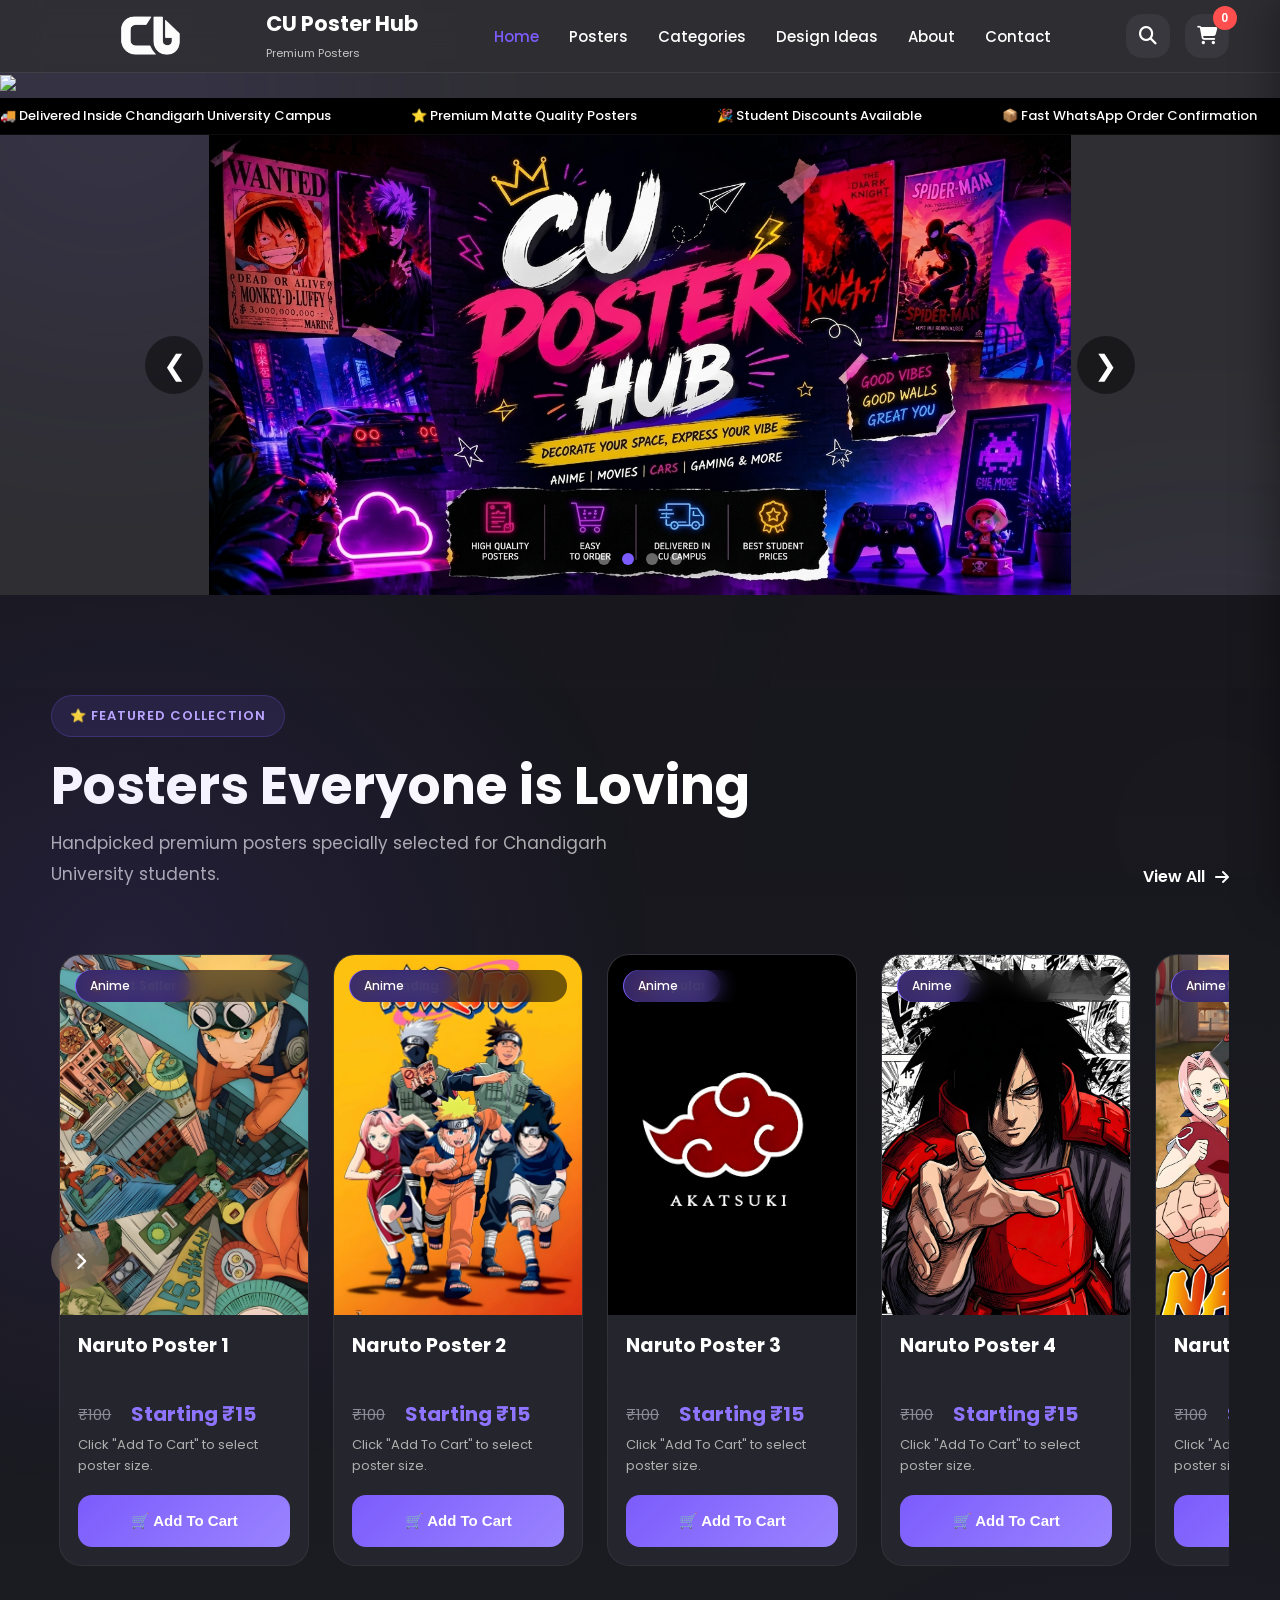
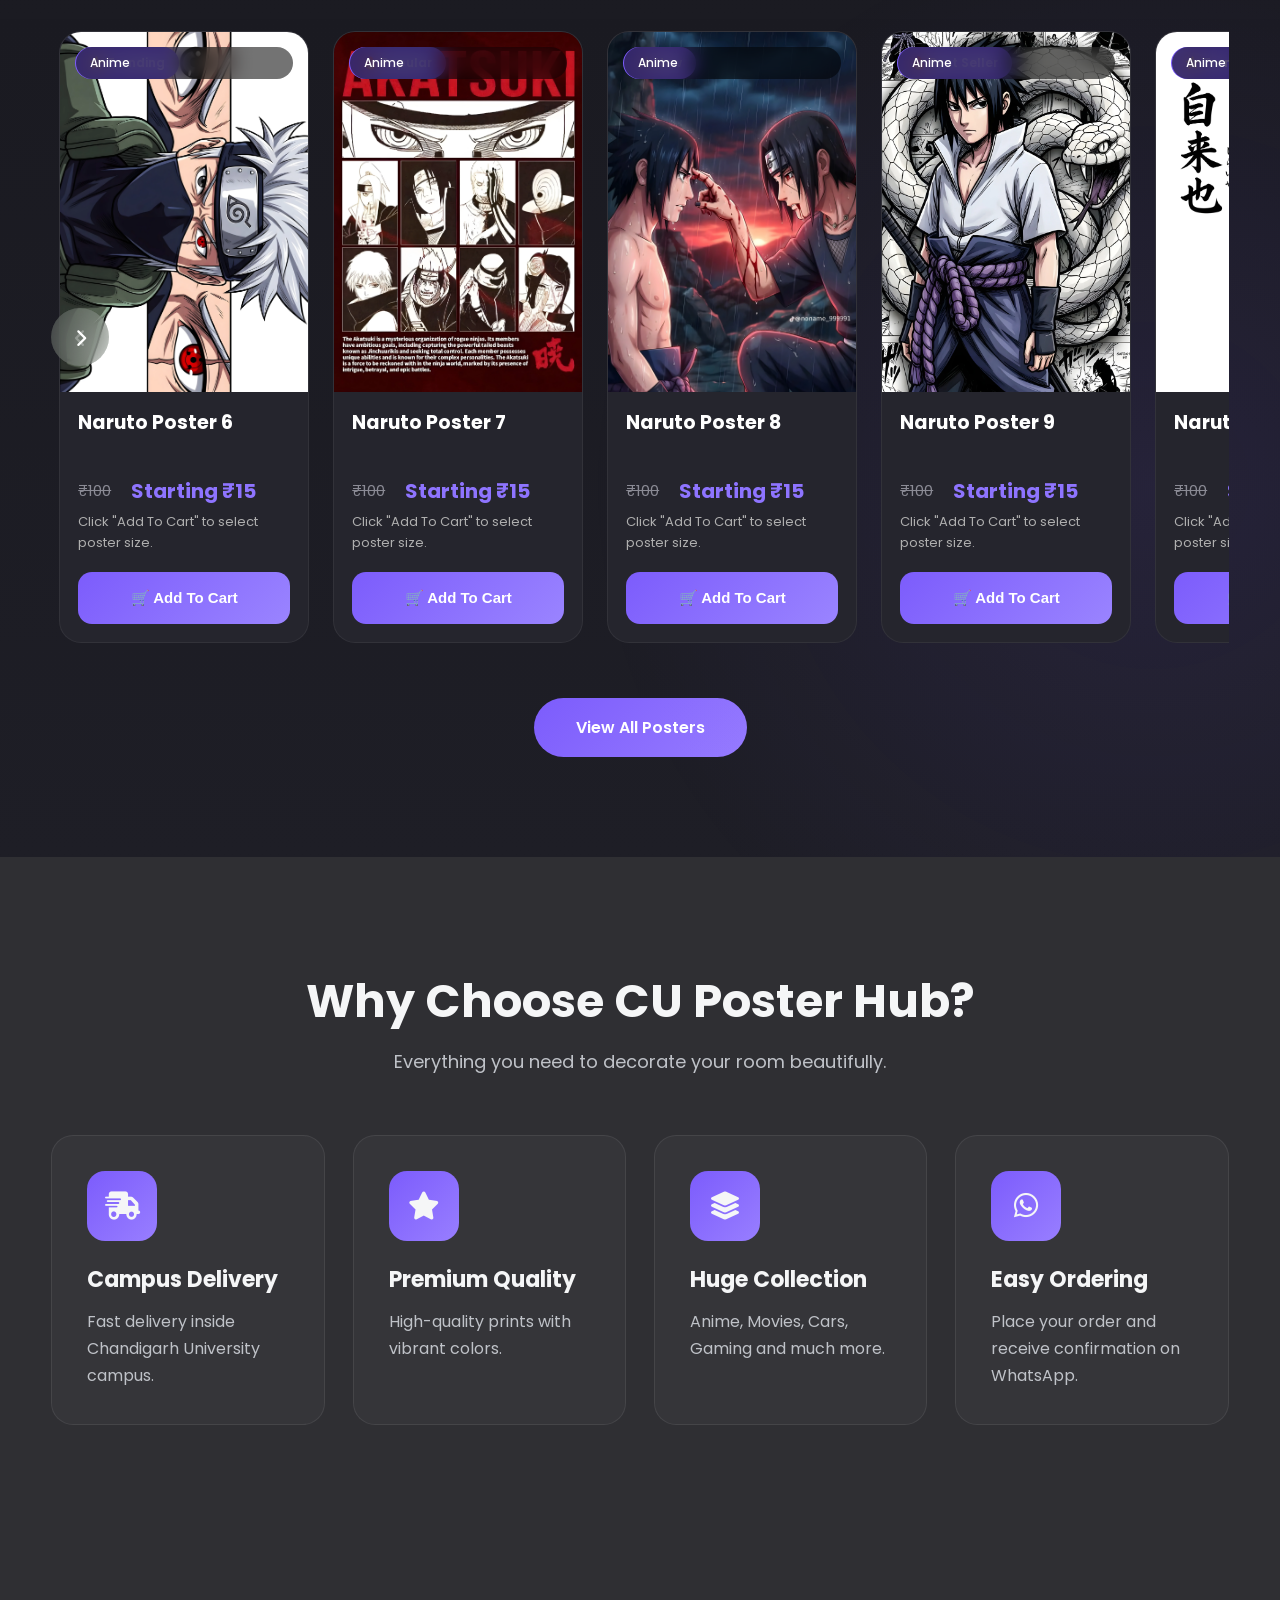
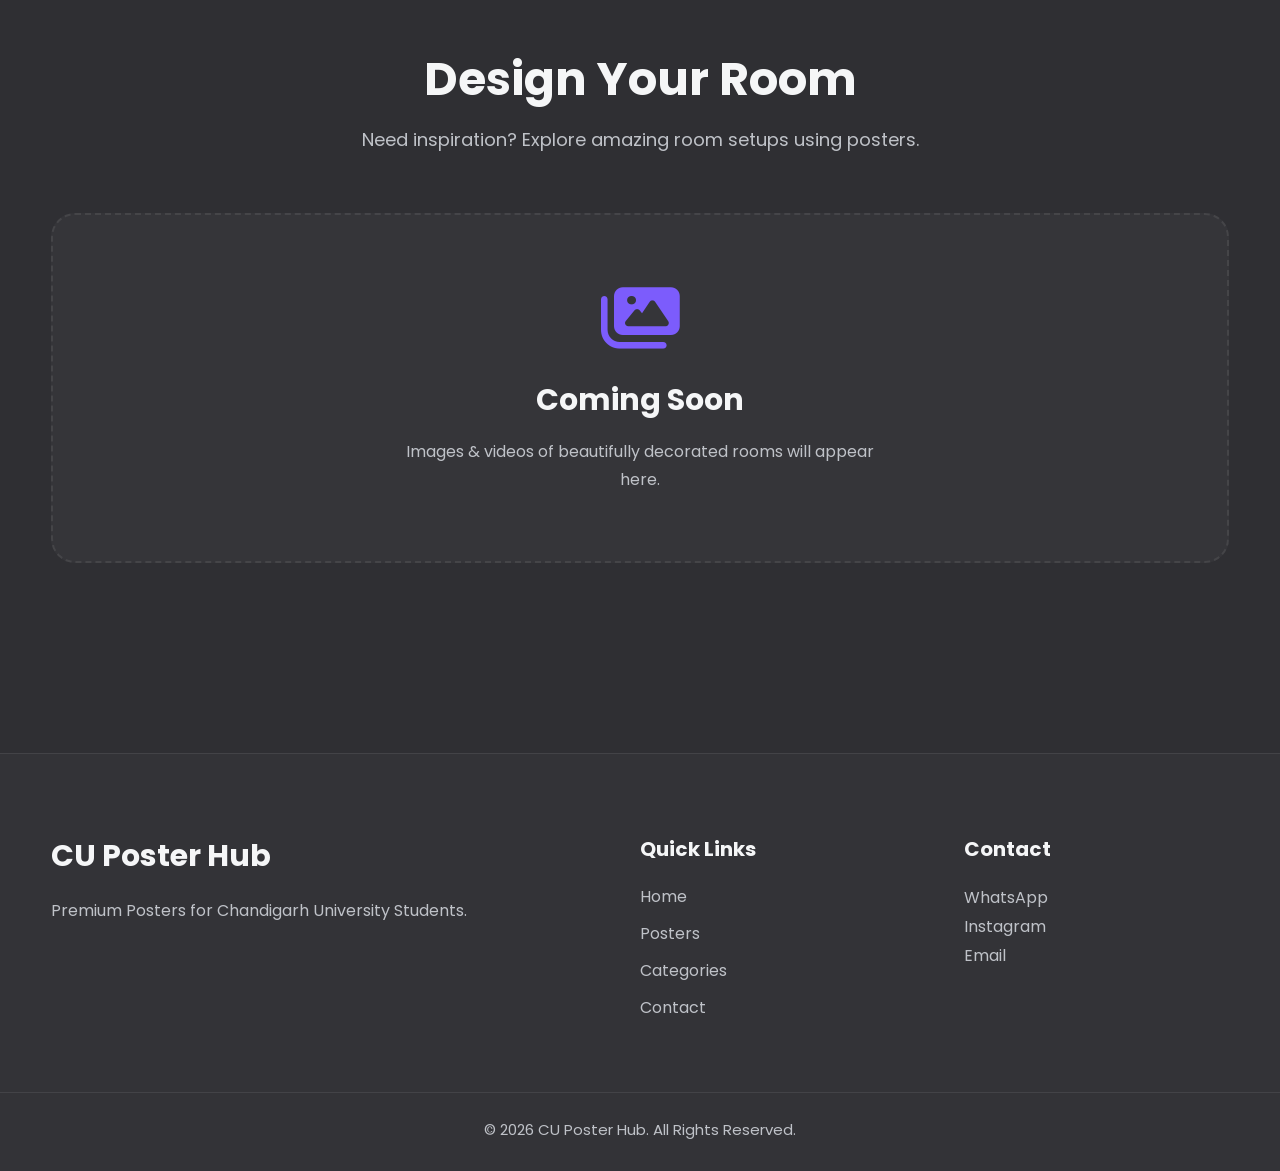
==== commit a63e7006: "chng" ====
--- a/index.html
+++ b/index.html
@@ -112,6 +112,7 @@
         </div>
 
     </header>
+    <img src="..." loading="lazy">
 
     <!-- ========================================= -->
     <!-- Announcement Ribbon -->
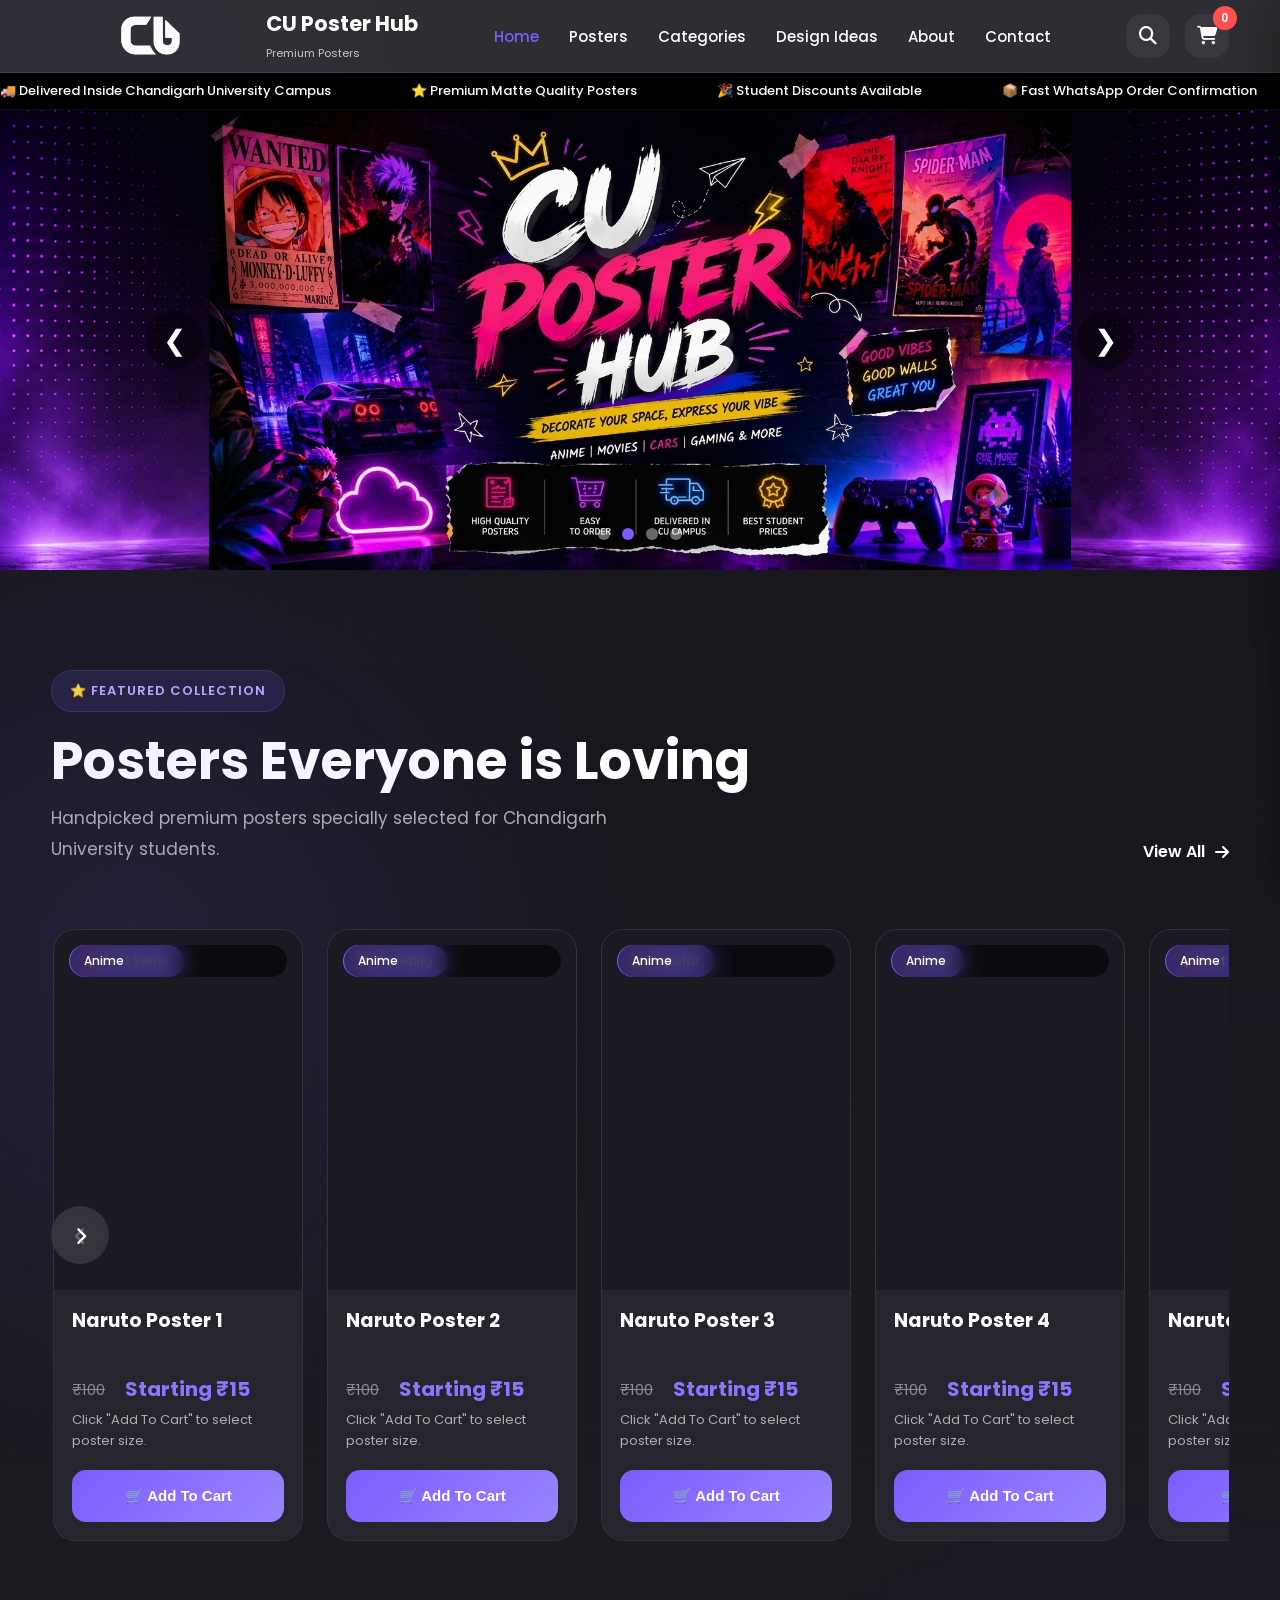
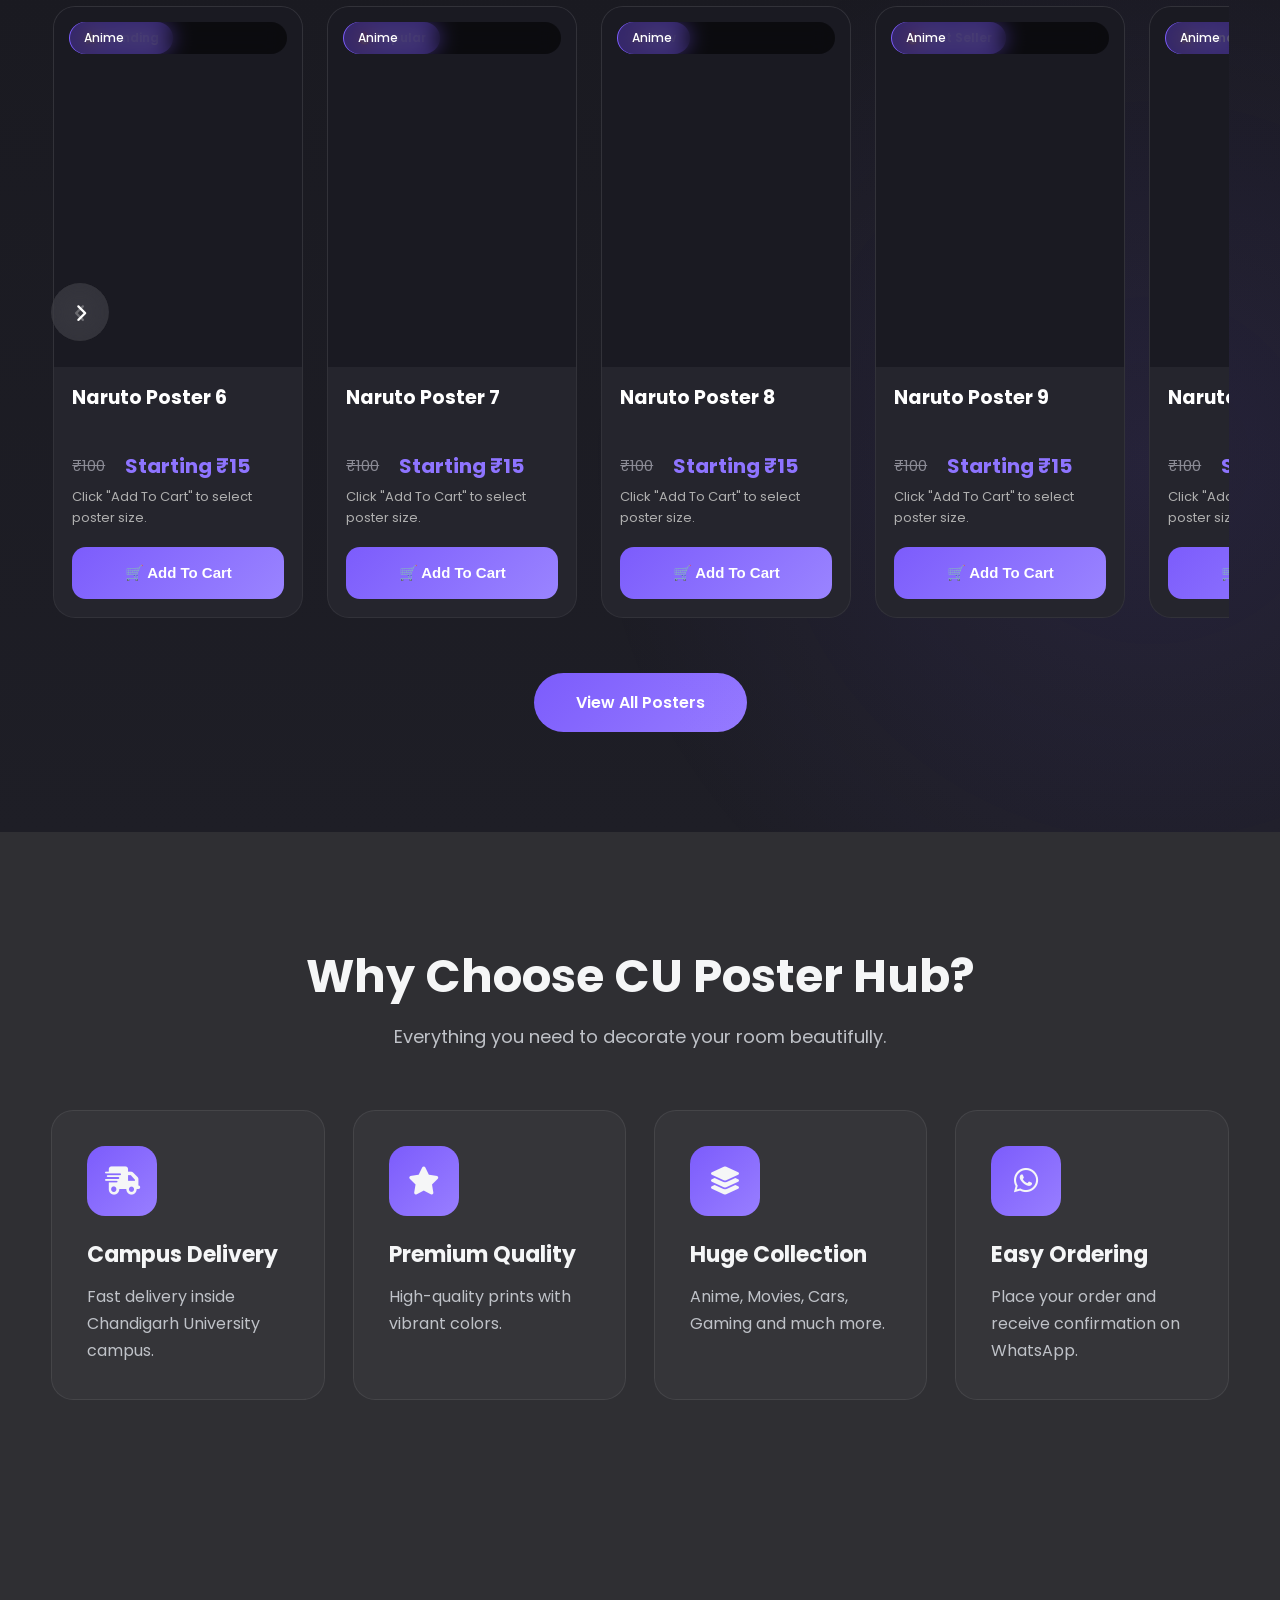
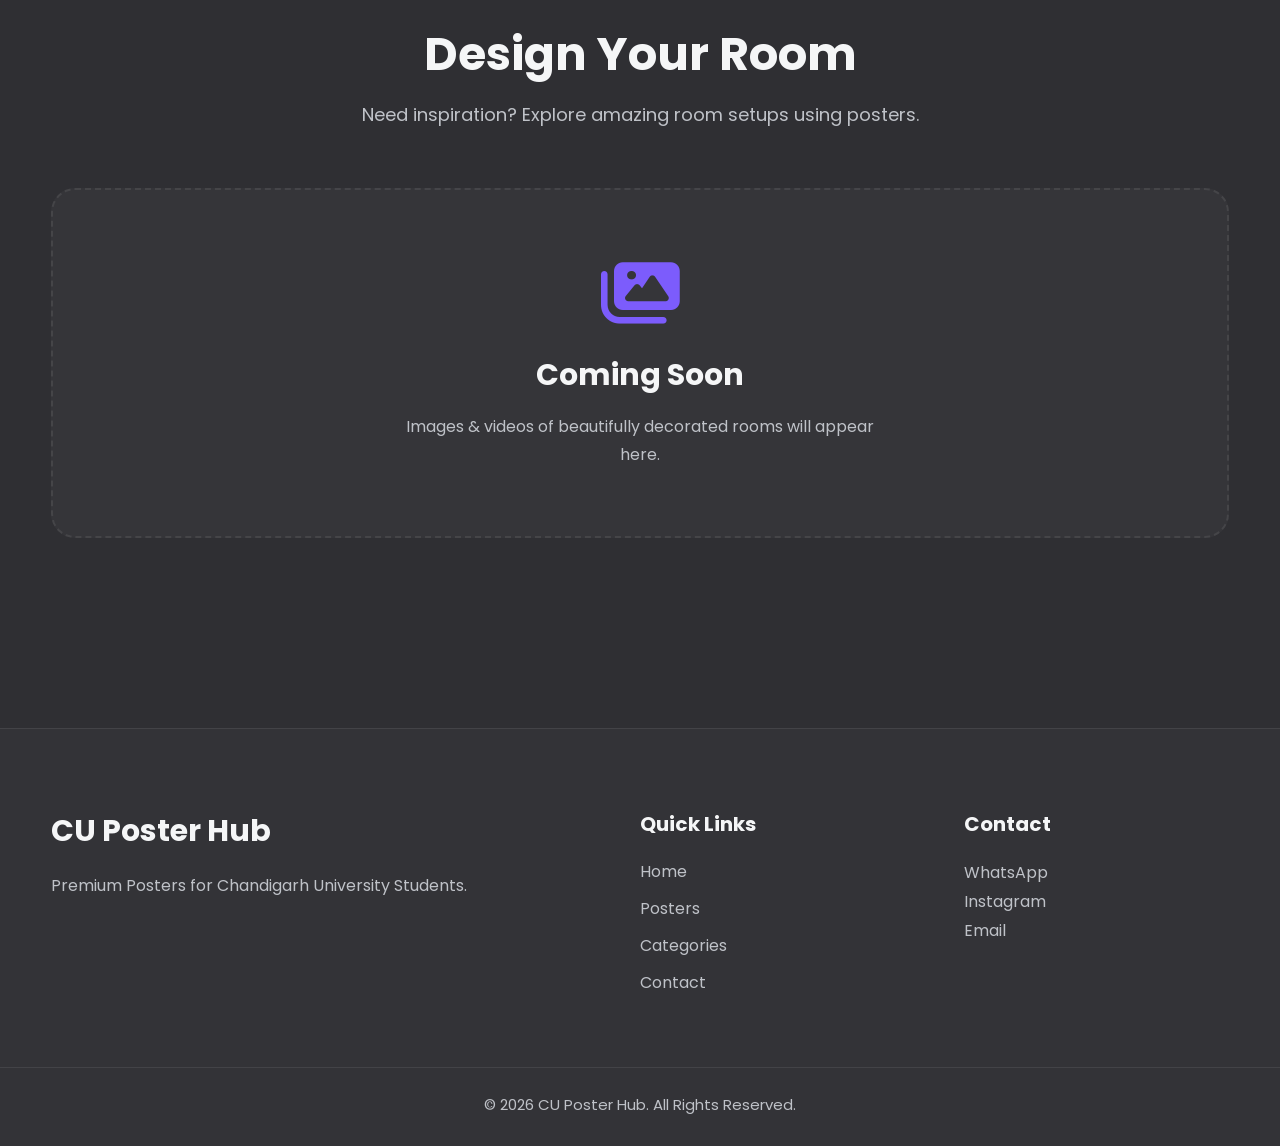
==== commit 2e03dd07: "haha" ====
--- a/index.html
+++ b/index.html
@@ -112,7 +112,7 @@
         </div>
 
     </header>
-    <img src="..." loading="lazy">
+    
 
     <!-- ========================================= -->
     <!-- Announcement Ribbon -->
--- a/style.css
+++ b/style.css
@@ -80,15 +80,19 @@
    BACKGROUND GLOW
 ========================================================== */
 
-.bg-glow {
-
-    position: fixed;
-
-    border-radius: 50%;
-
-    filter: blur(140px);
-
-    z-index: -1;
+.bg-glow{
+
+    position:fixed;
+
+    border-radius:50%;
+
+    filter:blur(70px);
+
+    opacity:.10;
+
+    z-index:-1;
+
+    pointer-events:none;
 
 }
 
@@ -136,7 +140,7 @@
 
     z-index: 999;
 
-    backdrop-filter: blur(20px);
+    backdrop-filter: blur(10px);
 
     background: rgba(47, 47, 51, .82);
 
@@ -2102,10 +2106,9 @@
 
     width:100%;
     height:100%;
-
     object-fit:cover;
-
-    transition:.45s;
+    transition:transform .3s ease;
+    will-change:transform;
 
 }
 
@@ -2510,13 +2513,12 @@
 
 .poster-card:hover{
 
-    transform:translateY(-10px);
-
-    border-color:rgba(124,92,252,.55);
+    transform:translateY(-6px);
+
+    border-color:rgba(124,92,252,.45);
 
     box-shadow:
-    0 25px 50px rgba(0,0,0,.35),
-    0 0 35px rgba(124,92,252,.18);
+    0 12px 24px rgba(0,0,0,.22);
 
 }
 
@@ -2550,7 +2552,7 @@
 
 .poster-card:hover .poster-image img{
 
-    transform:scale(1.08);
+    transform:scale(1.03);
 
 }
 
@@ -2710,7 +2712,7 @@
 
     transform:translateY(-2px);
 
-    box-shadow:0 15px 35px rgba(124,92,252,.35);
+    box-shadow:0 6px 16px rgba(124,92,252,.25);
 
 }
 
@@ -3249,6 +3251,11 @@
     }
 
 }
+.poster-image img{
+
+    content-visibility:auto;
+
+}
 /* ==========================================================
    END OF STYLE.CSS
 ========================================================== */
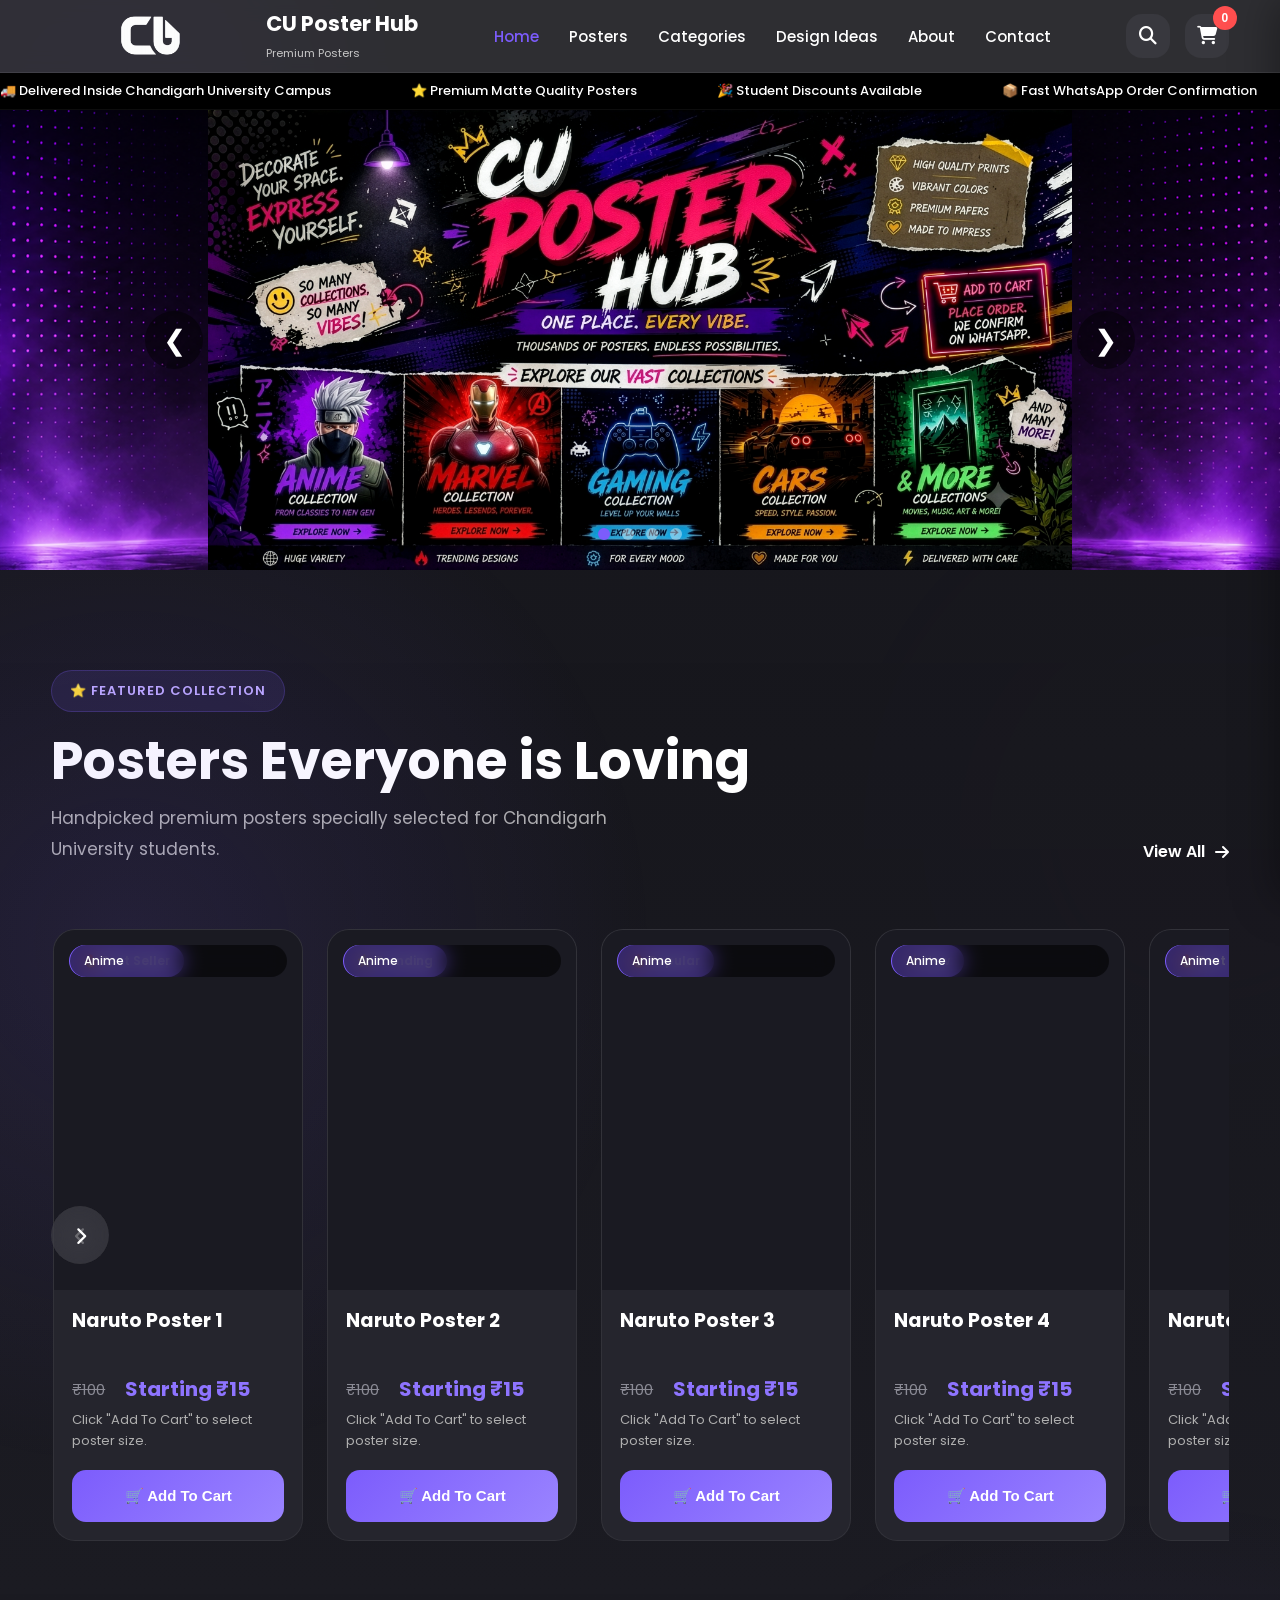
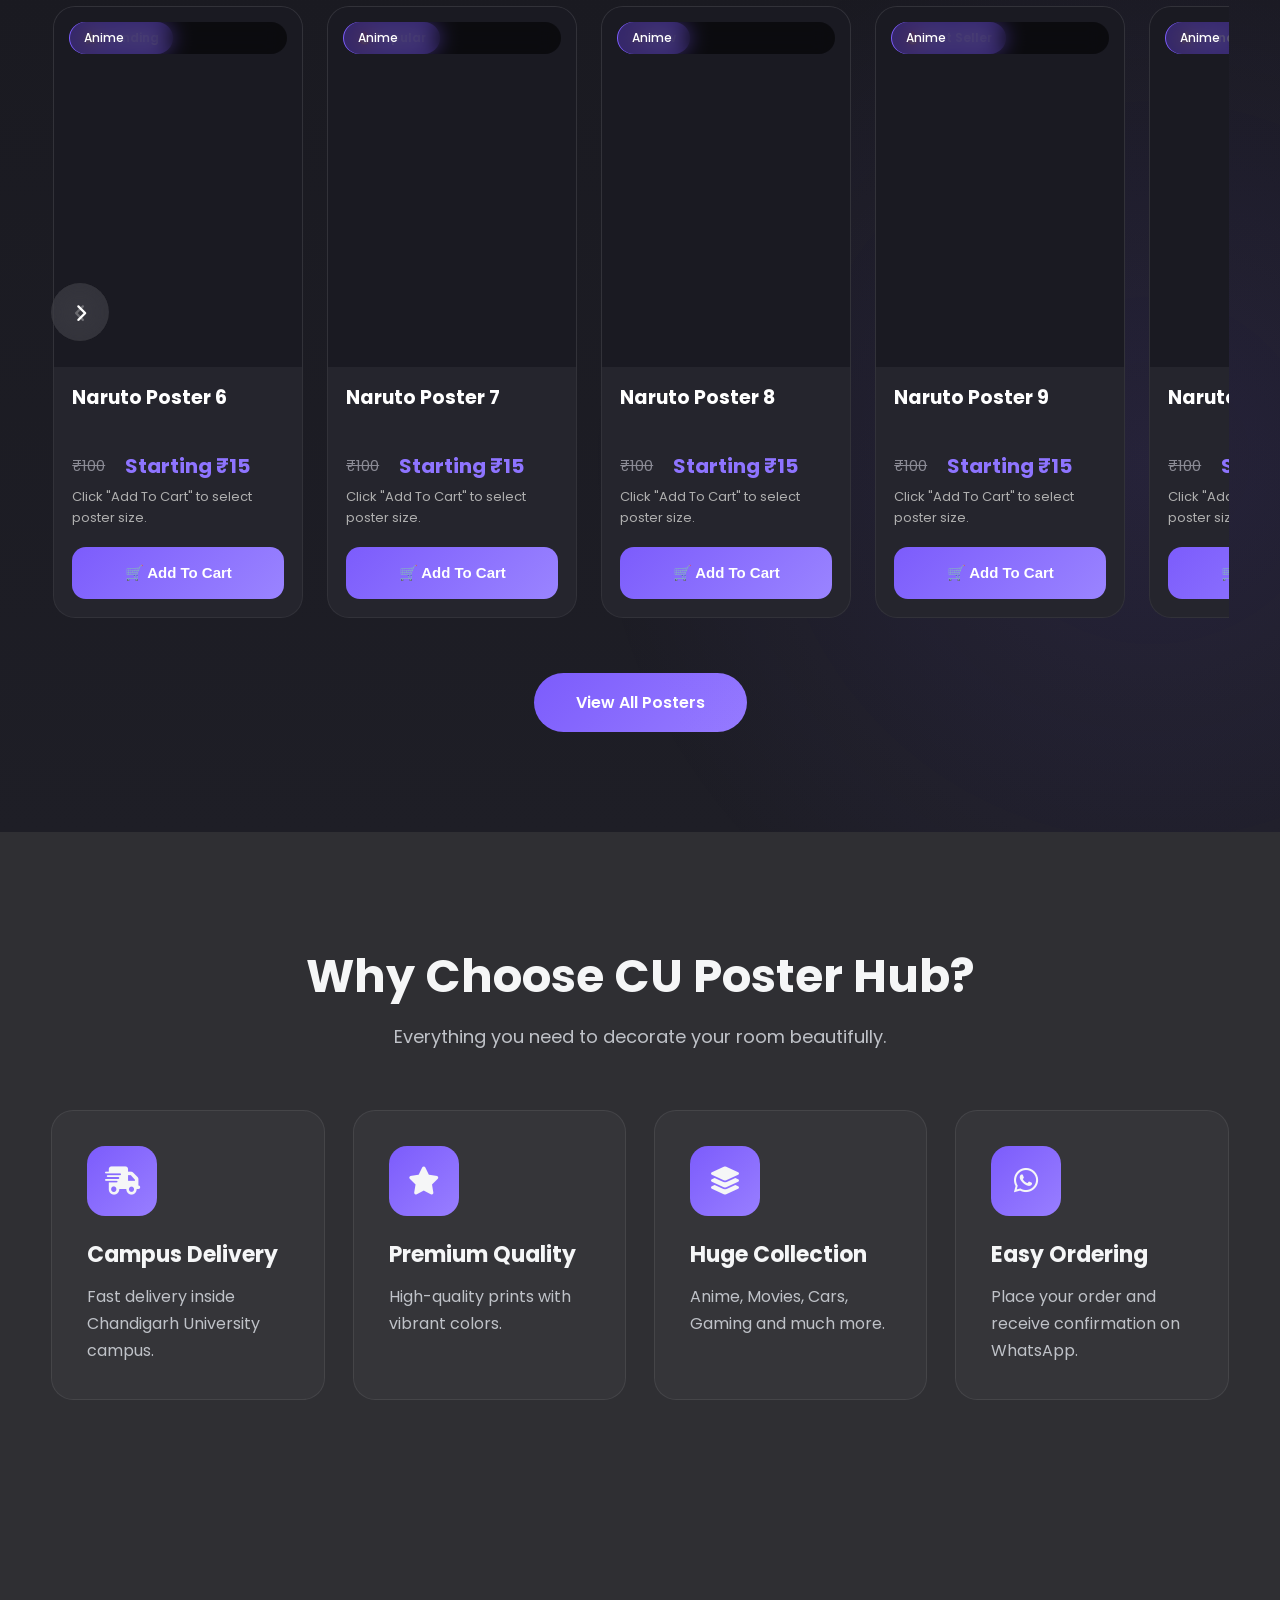
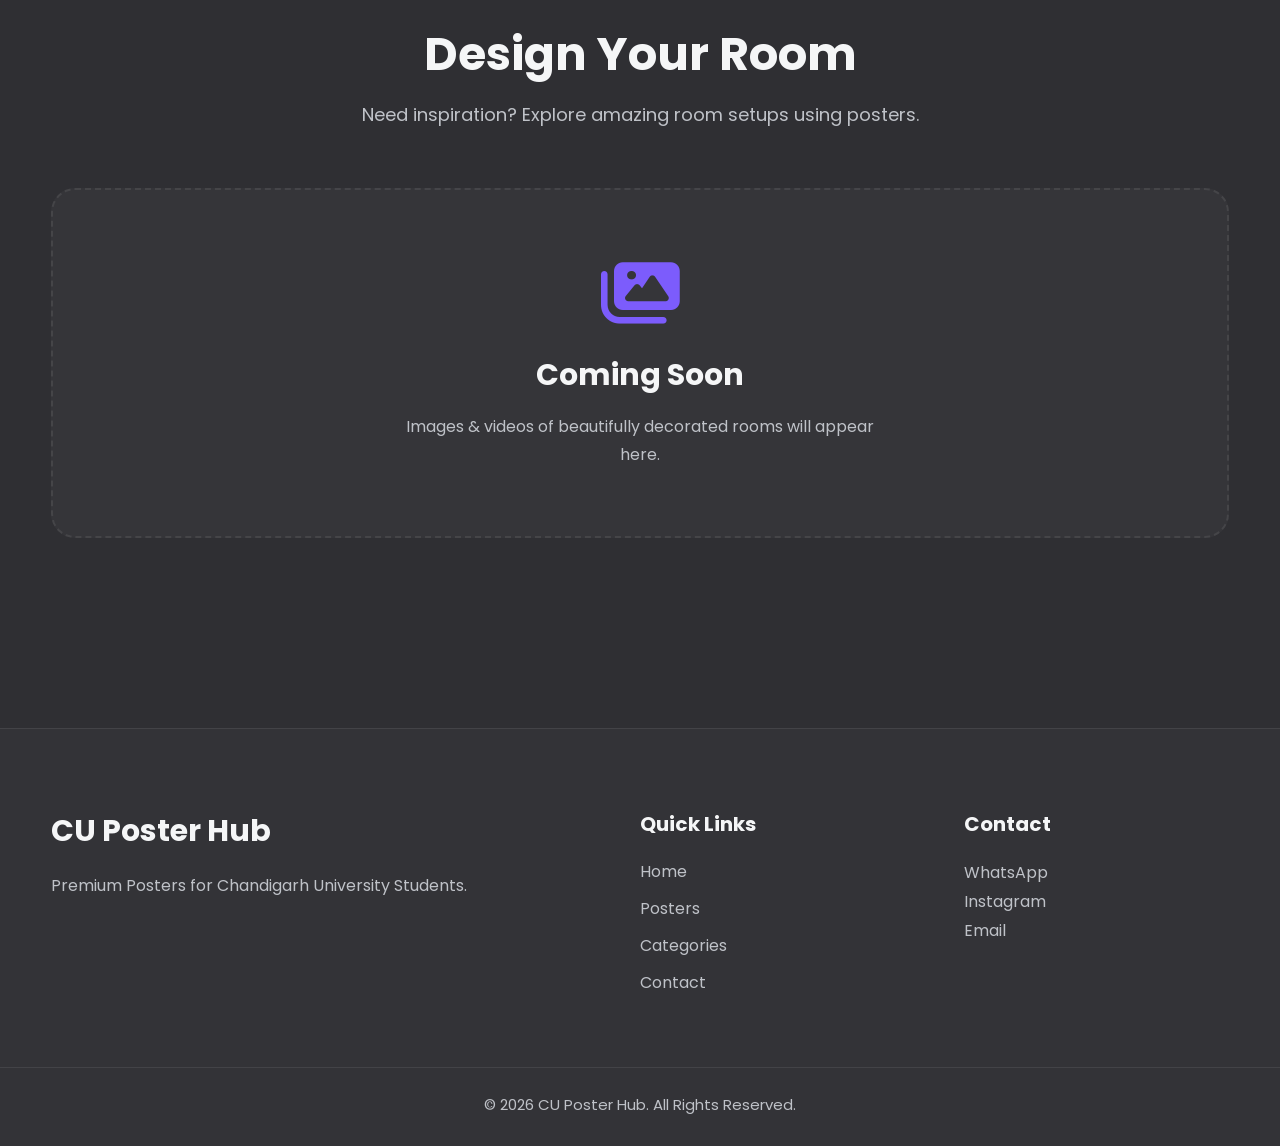
==== commit 227056e6: "cart updated" ====
--- a/index.html
+++ b/index.html
@@ -481,11 +481,26 @@
 
             <button class="checkout-btn">
 
-                Place Order
-
-            </button>
-
-        </div>
+    Proceed To Checkout
+
+    <i class="fa-solid fa-arrow-right"></i>
+
+</button>
+
+        </div>
+"checkout-field">
+
+    <label for="transactionId">
+
+        UPI Transaction ID / UTR
+
+    </label>
+
+    <input
+        id="transactionId"
+        type="text"
+        placeholder="Enter transaction ID after payment"
+    >
 
     </aside>
 
--- a/style.css
+++ b/style.css
@@ -431,7 +431,7 @@
     position: relative;
     overflow: hidden;
     
-    background-image: url("/assets/background/hero-bg.png");
+   background-image: url("./assets/background/hero-bg.png");
     background-size: cover;
     background-position: center;
     background-repeat: no-repeat;
@@ -3257,5 +3257,1488 @@
 
 }
 /* ==========================================================
+   CART ITEMS
+========================================================== */
+
+.cart-item {
+
+    display: flex;
+
+    gap: 15px;
+
+    position: relative;
+
+    padding: 18px;
+
+    margin-bottom: 18px;
+
+    border-radius: 18px;
+
+    background: rgba(255,255,255,.04);
+
+    border: 1px solid rgba(255,255,255,.07);
+
+}
+
+
+.cart-item-image {
+
+    width: 85px;
+
+    height: 115px;
+
+    border-radius: 12px;
+
+    object-fit: cover;
+
+    flex-shrink: 0;
+
+}
+
+
+.cart-item-details {
+
+    flex: 1;
+
+}
+
+
+.cart-item-details h3 {
+
+    color: white;
+
+    font-size: 16px;
+
+    margin-bottom: 7px;
+
+}
+
+
+.cart-item-size {
+
+    display: inline-block;
+
+    color: #BFC2C8;
+
+    font-size: 13px;
+
+    margin-bottom: 8px;
+
+}
+
+
+.cart-item-price {
+
+    color: #937BFF;
+
+    font-size: 17px;
+
+    font-weight: 700;
+
+    margin-bottom: 13px;
+
+}
+
+
+.cart-item-actions {
+
+    display: flex;
+
+    align-items: center;
+
+    justify-content: space-between;
+
+    gap: 10px;
+
+}
+
+
+.quantity-control {
+
+    display: flex;
+
+    align-items: center;
+
+    overflow: hidden;
+
+    border-radius: 10px;
+
+    background: #292932;
+
+}
+
+
+.quantity-control button {
+
+    width: 32px;
+
+    height: 32px;
+
+    border: none;
+
+    background: transparent;
+
+    color: white;
+
+    cursor: pointer;
+
+    font-size: 18px;
+
+}
+
+
+.quantity-control button:hover {
+
+    background: #7C5CFC;
+
+}
+
+
+.quantity-control span {
+
+    width: 30px;
+
+    text-align: center;
+
+    color: white;
+
+    font-size: 14px;
+
+    font-weight: 600;
+
+}
+
+
+.remove-cart-item {
+
+    border: none;
+
+    background: transparent;
+
+    color: #ff7777;
+
+    cursor: pointer;
+
+    font-size: 12px;
+
+}
+
+
+.remove-cart-item:hover {
+
+    color: #ff4f4f;
+
+}
+
+
+.cart-item-total {
+
+    position: absolute;
+
+    top: 18px;
+
+    right: 18px;
+
+    color: white;
+
+    font-size: 15px;
+
+}
+
+
+.cart-summary {
+
+    padding: 22px;
+
+    margin-top: 25px;
+
+    border-radius: 18px;
+
+    background: rgba(124,92,252,.09);
+
+    border: 1px solid rgba(124,92,252,.25);
+
+}
+
+
+.cart-summary div {
+
+    display: flex;
+
+    justify-content: space-between;
+
+    margin-bottom: 14px;
+
+    color: #BFC2C8;
+
+}
+
+
+.cart-summary div:last-child {
+
+    margin-bottom: 0;
+
+}
+
+
+.cart-summary strong {
+
+    color: white;
+
+}
+
+
+.cart-summary .cart-total {
+
+    padding-top: 15px;
+
+    border-top: 1px solid rgba(255,255,255,.1);
+
+    font-size: 18px;
+
+}
+
+
+.cart-summary .cart-total strong {
+
+    color: #937BFF;
+
+    font-size: 22px;
+
+}
+
+
+/* ==========================================================
+   EMPTY CART
+========================================================== */
+
+.empty-cart {
+
+    height: 100%;
+
+    display: flex;
+
+    flex-direction: column;
+
+    justify-content: center;
+
+    align-items: center;
+
+    text-align: center;
+
+}
+
+
+.empty-cart i {
+
+    color: #7C5CFC;
+
+    font-size: 55px;
+
+    margin-bottom: 20px;
+
+}
+
+
+.empty-cart h3 {
+
+    color: white;
+
+    margin-bottom: 8px;
+
+}
+
+
+.empty-cart p {
+
+    color: #BFC2C8;
+
+    font-size: 14px;
+
+}
+
+
+/* ==========================================================
+   CART MOBILE
+========================================================== */
+
+@media(max-width:480px) {
+
+    .cart-item {
+
+        padding: 14px;
+
+    }
+
+
+    .cart-item-image {
+
+        width: 72px;
+
+        height: 100px;
+
+    }
+
+
+    .cart-item-details h3 {
+
+        max-width: 125px;
+
+        font-size: 14px;
+
+    }
+
+
+    .cart-item-actions {
+
+        align-items: flex-start;
+
+        flex-direction: column;
+
+    }
+
+
+    .cart-item-total {
+
+        top: 14px;
+
+        right: 14px;
+
+    }
+
+}
+/* ==========================================================
+CHECKOUT PAGE
+========================================================== */
+
+.checkout-page {
+
+    min-height: 100vh;
+
+    background:
+
+    radial-gradient(
+        circle at top left,
+        rgba(124,92,252,.13),
+        transparent 30%
+    ),
+
+    #18181f;
+
+}
+
+
+.checkout-navbar {
+
+    height: 82px;
+
+    border-bottom:
+
+    1px solid rgba(255,255,255,.08);
+
+    background:
+
+    rgba(24,24,31,.88);
+
+    backdrop-filter:
+
+    blur(15px);
+
+}
+
+
+.checkout-nav-content {
+
+    height: 100%;
+
+    display: flex;
+
+    justify-content:
+
+    space-between;
+
+    align-items: center;
+
+}
+
+
+.checkout-logo img {
+
+    width: 180px;
+
+    height: 70px;
+
+    object-fit: contain;
+
+}
+
+
+.back-to-cart {
+
+    color: #c4c4cc;
+
+    text-decoration: none;
+
+    display: flex;
+
+    align-items: center;
+
+    gap: 10px;
+
+    transition: .3s;
+
+}
+
+
+.back-to-cart:hover {
+
+    color: #937BFF;
+
+}
+
+
+.checkout-container {
+
+    width: 92%;
+
+    max-width: 1350px;
+
+    margin: auto;
+
+    padding:
+
+    65px 0 100px;
+
+}
+
+
+.checkout-heading {
+
+    text-align: center;
+
+    margin-bottom: 55px;
+
+}
+
+
+.checkout-heading span {
+
+    color: #a990ff;
+
+    font-size: 13px;
+
+    font-weight: 600;
+
+    letter-spacing: 1.5px;
+
+}
+
+
+.checkout-heading h1 {
+
+    font-size: 48px;
+
+    margin: 12px 0;
+
+}
+
+
+.checkout-heading p {
+
+    color: #a5a5af;
+
+}
+
+
+.checkout-layout {
+
+    display: grid;
+
+    grid-template-columns:
+
+    minmax(0,1.5fr)
+
+    minmax(350px,.8fr);
+
+    gap: 35px;
+
+    align-items: start;
+
+}
+
+
+.checkout-form-side {
+
+    display: flex;
+
+    flex-direction: column;
+
+    gap: 25px;
+
+}
+
+
+.checkout-section {
+
+    padding: 30px;
+
+    background: #24242d;
+
+    border:
+
+    1px solid rgba(255,255,255,.07);
+
+    border-radius: 22px;
+
+}
+
+
+.checkout-section-title {
+
+    display: flex;
+
+    gap: 16px;
+
+    margin-bottom: 28px;
+
+}
+
+
+.checkout-section-title > div {
+
+    width: 40px;
+
+    height: 40px;
+
+    flex-shrink: 0;
+
+    display: flex;
+
+    align-items: center;
+
+    justify-content: center;
+
+    border-radius: 12px;
+
+    background: #7C5CFC;
+
+    font-weight: 700;
+
+}
+
+
+.checkout-section-title h2 {
+
+    font-size: 21px;
+
+}
+
+
+.checkout-section-title p {
+
+    color: #9e9ea8;
+
+    font-size: 13px;
+
+    margin-top: 4px;
+
+}
+
+
+.checkout-input-grid {
+
+    display: grid;
+
+    grid-template-columns:
+
+    1fr 1fr;
+
+    gap: 18px;
+
+}
+
+
+.checkout-field {
+
+    display: flex;
+
+    flex-direction: column;
+
+    gap: 9px;
+
+    margin-top: 18px;
+
+}
+
+
+.checkout-field label {
+
+    color: #dedee3;
+
+    font-size: 14px;
+
+}
+
+
+.checkout-field input {
+
+    height: 53px;
+
+    padding: 0 17px;
+
+    border-radius: 13px;
+
+    border:
+
+    1px solid rgba(255,255,255,.09);
+
+    outline: none;
+
+    color: white;
+
+    background: #1c1c24;
+
+    font-family: inherit;
+
+}
+
+
+.checkout-field input:focus {
+
+    border-color: #7C5CFC;
+
+}
+
+
+.student-type-options {
+
+    display: grid;
+
+    grid-template-columns:
+
+    1fr 1fr;
+
+    gap: 16px;
+
+}
+
+
+.student-type-card {
+
+    padding: 20px;
+
+    display: flex;
+
+    align-items: center;
+
+    gap: 15px;
+
+    cursor: pointer;
+
+    border-radius: 16px;
+
+    background: #1c1c24;
+
+    border:
+
+    1px solid rgba(255,255,255,.08);
+
+}
+
+
+.student-type-card:has(
+
+input:checked
+
+){
+
+    border-color:
+
+    #7C5CFC;
+
+    background:
+
+    rgba(124,92,252,.11);
+
+}
+
+
+.student-type-card i {
+
+    color: #937BFF;
+
+    font-size: 25px;
+
+}
+
+
+.student-type-card span {
+
+    display: flex;
+
+    flex-direction: column;
+
+}
+
+
+.student-type-card small {
+
+    color: #9696a0;
+
+    margin-top: 4px;
+
+}
+
+
+.hostel-details {
+
+    display: none;
+
+    margin-top: 15px;
+
+}
+
+
+.hostel-details.active {
+
+    display: block;
+
+}
+
+
+.payment-box {
+
+    max-width: 500px;
+
+    margin: auto;
+
+}
+
+
+.payment-heading {
+
+    display: flex;
+
+    justify-content: center;
+
+    align-items: center;
+
+    gap: 13px;
+
+    margin-bottom: 25px;
+
+}
+
+
+.payment-heading i {
+
+    color: #7C5CFC;
+
+    font-size: 28px;
+
+}
+
+
+.payment-heading div {
+
+    display: flex;
+
+    flex-direction: column;
+
+}
+
+
+.payment-heading span {
+
+    color: #9898a3;
+
+    font-size: 12px;
+
+}
+
+
+.demo-qr {
+
+    width: 230px;
+
+    height: 230px;
+
+    margin: auto;
+
+    display: flex;
+
+    flex-direction: column;
+
+    align-items: center;
+
+    justify-content: center;
+
+    background: white;
+
+    color: #17171d;
+
+    border-radius: 18px;
+
+}
+
+
+.demo-qr i {
+
+    font-size: 110px;
+
+}
+
+
+.demo-qr span {
+
+    font-size: 10px;
+
+}
+
+
+.payment-total {
+
+    text-align: center;
+
+    margin: 22px 0;
+
+}
+
+
+.payment-total span {
+
+    display: block;
+
+    color: #a0a0aa;
+
+}
+
+
+.payment-total strong {
+
+    color: #a990ff;
+
+    font-size: 35px;
+
+}
+
+
+.payment-warning {
+
+    padding: 13px;
+
+    color: #e5bc70;
+
+    text-align: center;
+
+    border-radius: 10px;
+
+    background:
+
+    rgba(255,190,75,.08);
+
+    font-size: 12px;
+
+}
+
+
+.payment-upload {
+
+    min-height: 130px;
+
+    display: flex;
+
+    flex-direction: column;
+
+    align-items: center;
+
+    justify-content: center;
+
+    cursor: pointer;
+
+    border-radius: 15px;
+
+    border:
+
+    2px dashed
+
+    rgba(124,92,252,.4);
+
+}
+
+
+.payment-upload input {
+
+    display: none;
+
+}
+
+
+.payment-upload i {
+
+    color: #937BFF;
+
+    font-size: 28px;
+
+}
+
+
+.payment-upload span {
+
+    color: #898994;
+
+    font-size: 11px;
+
+}
+
+
+.submit-order-btn {
+
+    width: 100%;
+
+    height: 62px;
+
+    border: none;
+
+    border-radius: 16px;
+
+    color: white;
+
+    font-size: 17px;
+
+    font-weight: 700;
+
+    cursor: pointer;
+
+    background:
+
+    linear-gradient(
+
+    135deg,
+
+    #7C5CFC,
+
+    #9A84FF
+
+    );
+
+}
+
+
+.checkout-contact-note {
+
+    color: #9999a4;
+
+    text-align: center;
+
+    font-size: 12px;
+
+}
+
+
+.checkout-summary {
+
+    position: sticky;
+
+    top: 105px;
+
+    padding: 27px;
+
+    background: #24242d;
+
+    border:
+
+    1px solid rgba(255,255,255,.07);
+
+    border-radius: 22px;
+
+}
+
+
+.checkout-summary h2 {
+
+    margin-bottom: 25px;
+
+}
+
+
+.checkout-order-item {
+
+    display: grid;
+
+    grid-template-columns:
+
+    65px 1fr auto;
+
+    gap: 13px;
+
+    align-items: center;
+
+    padding: 15px 0;
+
+    border-bottom:
+
+    1px solid rgba(255,255,255,.07);
+
+}
+
+
+.checkout-order-item img {
+
+    width: 65px;
+
+    height: 85px;
+
+    object-fit: cover;
+
+    border-radius: 9px;
+
+}
+
+
+.checkout-order-item h3 {
+
+    font-size: 13px;
+
+}
+
+
+.checkout-order-item p {
+
+    color: #9999a4;
+
+    font-size: 11px;
+
+}
+
+
+.checkout-order-item span {
+
+    color: #a990ff;
+
+    font-size: 12px;
+
+}
+
+
+.checkout-price-summary {
+
+    margin-top: 25px;
+
+}
+
+
+.checkout-price-summary div {
+
+    display: flex;
+
+    justify-content:
+
+    space-between;
+
+    margin-top: 15px;
+
+}
+
+
+.checkout-final-total {
+
+    padding-top: 18px;
+
+    border-top:
+
+    1px solid rgba(255,255,255,.1);
+
+}
+
+
+.checkout-final-total strong {
+
+    color: #a990ff;
+
+    font-size: 25px;
+
+}
+
+
+@media(max-width:900px){
+
+.checkout-layout {
+
+    grid-template-columns: 1fr;
+
+}
+
+
+.checkout-summary {
+
+    position: static;
+
+    order: -1;
+
+}
+
+}
+
+
+@media(max-width:600px){
+
+.checkout-heading h1 {
+
+    font-size: 32px;
+
+}
+
+
+.checkout-input-grid,
+
+.student-type-options {
+
+    grid-template-columns: 1fr;
+
+}
+
+
+.checkout-section {
+
+    padding: 20px;
+
+}
+
+
+.checkout-logo img {
+
+    width: 130px;
+
+}
+
+}
+/* ==========================================================
+UPI PAYMENT OPTIONS
+========================================================== */
+
+.upi-payment-options {
+
+    margin-top: 28px;
+
+    padding: 23px;
+
+    text-align: center;
+
+    border-radius: 17px;
+
+    background:
+
+    rgba(124,92,252,.06);
+
+    border:
+
+    1px solid
+
+    rgba(124,92,252,.2);
+
+}
+
+
+.upi-payment-options h3 {
+
+    font-size: 17px;
+
+    margin-bottom: 7px;
+
+}
+
+
+.upi-payment-options > p {
+
+    color: #9d9da7;
+
+    font-size: 12px;
+
+    line-height: 1.7;
+
+}
+
+
+.supported-upi-apps {
+
+    display: grid;
+
+    grid-template-columns:
+
+    repeat(4,1fr);
+
+    gap: 9px;
+
+    margin: 20px 0;
+
+}
+
+
+.supported-upi-apps div {
+
+    min-height: 70px;
+
+    display: flex;
+
+    flex-direction: column;
+
+    justify-content: center;
+
+    align-items: center;
+
+    gap: 6px;
+
+    color: #d8d8dd;
+
+    font-size: 10px;
+
+    border-radius: 11px;
+
+    background: #1c1c24;
+
+    border:
+
+    1px solid
+
+    rgba(255,255,255,.07);
+
+}
+
+
+.supported-upi-apps i {
+
+    color: #9A84FF;
+
+    font-size: 21px;
+
+}
+
+
+.open-upi-btn {
+
+    width: 100%;
+
+    height: 53px;
+
+    border: none;
+
+    border-radius: 13px;
+
+    color: white;
+
+    font-family: inherit;
+
+    font-size: 14px;
+
+    font-weight: 600;
+
+    cursor: pointer;
+
+    background:
+
+    linear-gradient(
+
+    135deg,
+
+    #7C5CFC,
+
+    #9A84FF
+
+    );
+
+}
+
+
+.open-upi-btn:hover {
+
+    transform:
+
+    translateY(-2px);
+
+}
+
+
+.upi-demo-message {
+
+    margin-top: 11px;
+
+    color: #898994;
+
+    font-size: 10px;
+
+}
+
+
+/* ==========================================================
+PAYMENT INSTRUCTIONS
+========================================================== */
+
+.payment-instructions {
+
+    display: flex;
+
+    gap: 17px;
+
+    padding: 21px;
+
+    margin-top: 28px;
+
+    border-radius: 16px;
+
+    background:
+
+    rgba(124,92,252,.08);
+
+    border:
+
+    1px solid
+
+    rgba(124,92,252,.25);
+
+}
+
+
+.payment-instruction-icon {
+
+    width: 45px;
+
+    height: 45px;
+
+    flex-shrink: 0;
+
+    display: flex;
+
+    justify-content: center;
+
+    align-items: center;
+
+    border-radius: 13px;
+
+    color: white;
+
+    background: #7C5CFC;
+
+}
+
+
+.payment-instructions h3 {
+
+    font-size: 16px;
+
+    margin-bottom: 7px;
+
+}
+
+
+.payment-instructions p {
+
+    color: #aaaab4;
+
+    font-size: 12px;
+
+    line-height: 1.7;
+
+    margin-bottom: 13px;
+
+}
+
+
+.payment-instructions span {
+
+    display: block;
+
+    color: #c5c5cc;
+
+    font-size: 11px;
+
+    margin-top: 7px;
+
+}
+
+
+.payment-instructions span i {
+
+    width: 19px;
+
+    color: #9A84FF;
+
+}
+
+
+/* ==========================================================
+SCREENSHOT SELECTED
+========================================================== */
+
+.payment-upload {
+
+    transition: .3s;
+
+}
+
+
+.payment-upload.file-selected {
+
+    border-color:
+
+    #62d994;
+
+    background:
+
+    rgba(65,200,125,.07);
+
+}
+
+
+.payment-upload.file-selected i {
+
+    color: #62d994;
+
+}
+
+
+.payment-upload.file-selected strong {
+
+    color: #74e4a5;
+
+}
+
+
+#uploadFileName {
+
+    max-width: 90%;
+
+    overflow: hidden;
+
+    white-space: nowrap;
+
+    text-overflow: ellipsis;
+
+}
+
+
+/* ==========================================================
+UPI MOBILE
+========================================================== */
+
+@media(max-width:480px){
+
+.supported-upi-apps {
+
+    grid-template-columns:
+
+    repeat(2,1fr);
+
+}
+
+
+.payment-instructions {
+
+    flex-direction: column;
+
+}
+
+}
+/* ==========================================================
    END OF STYLE.CSS
 ========================================================== */
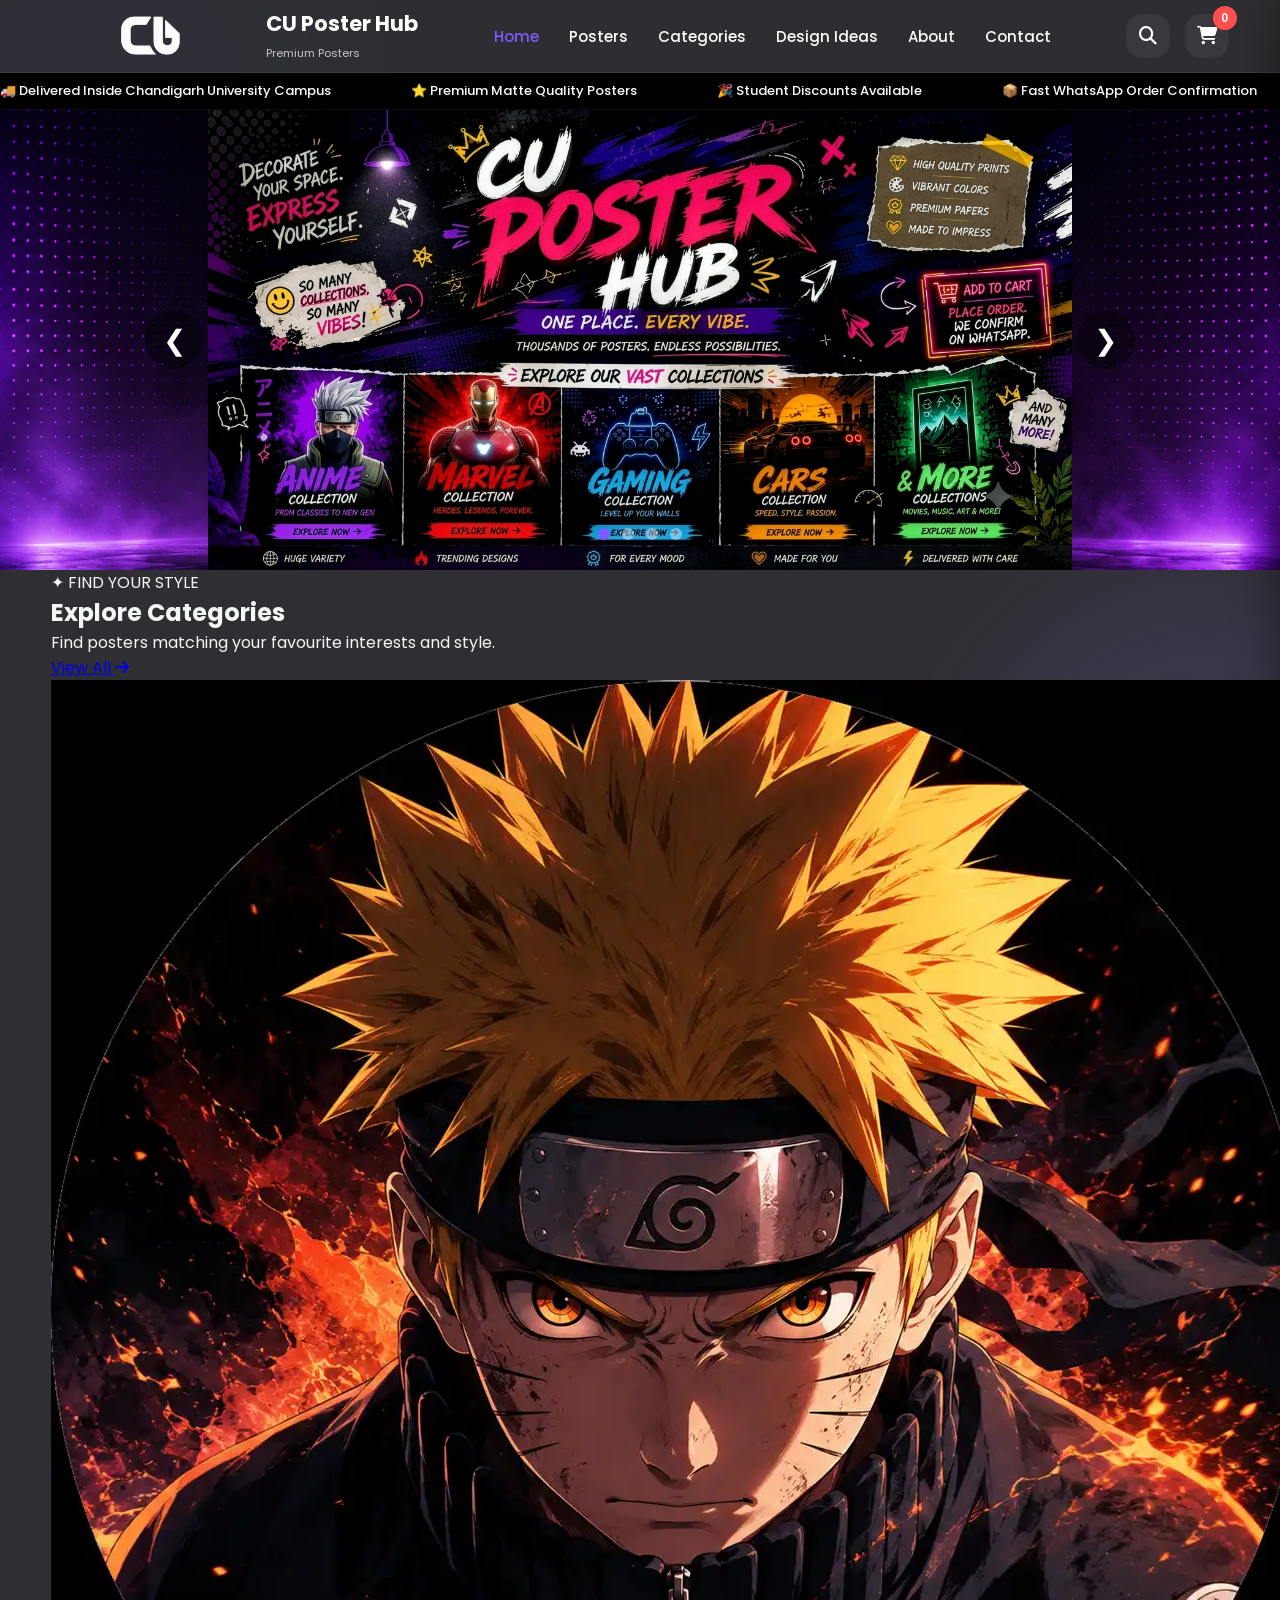
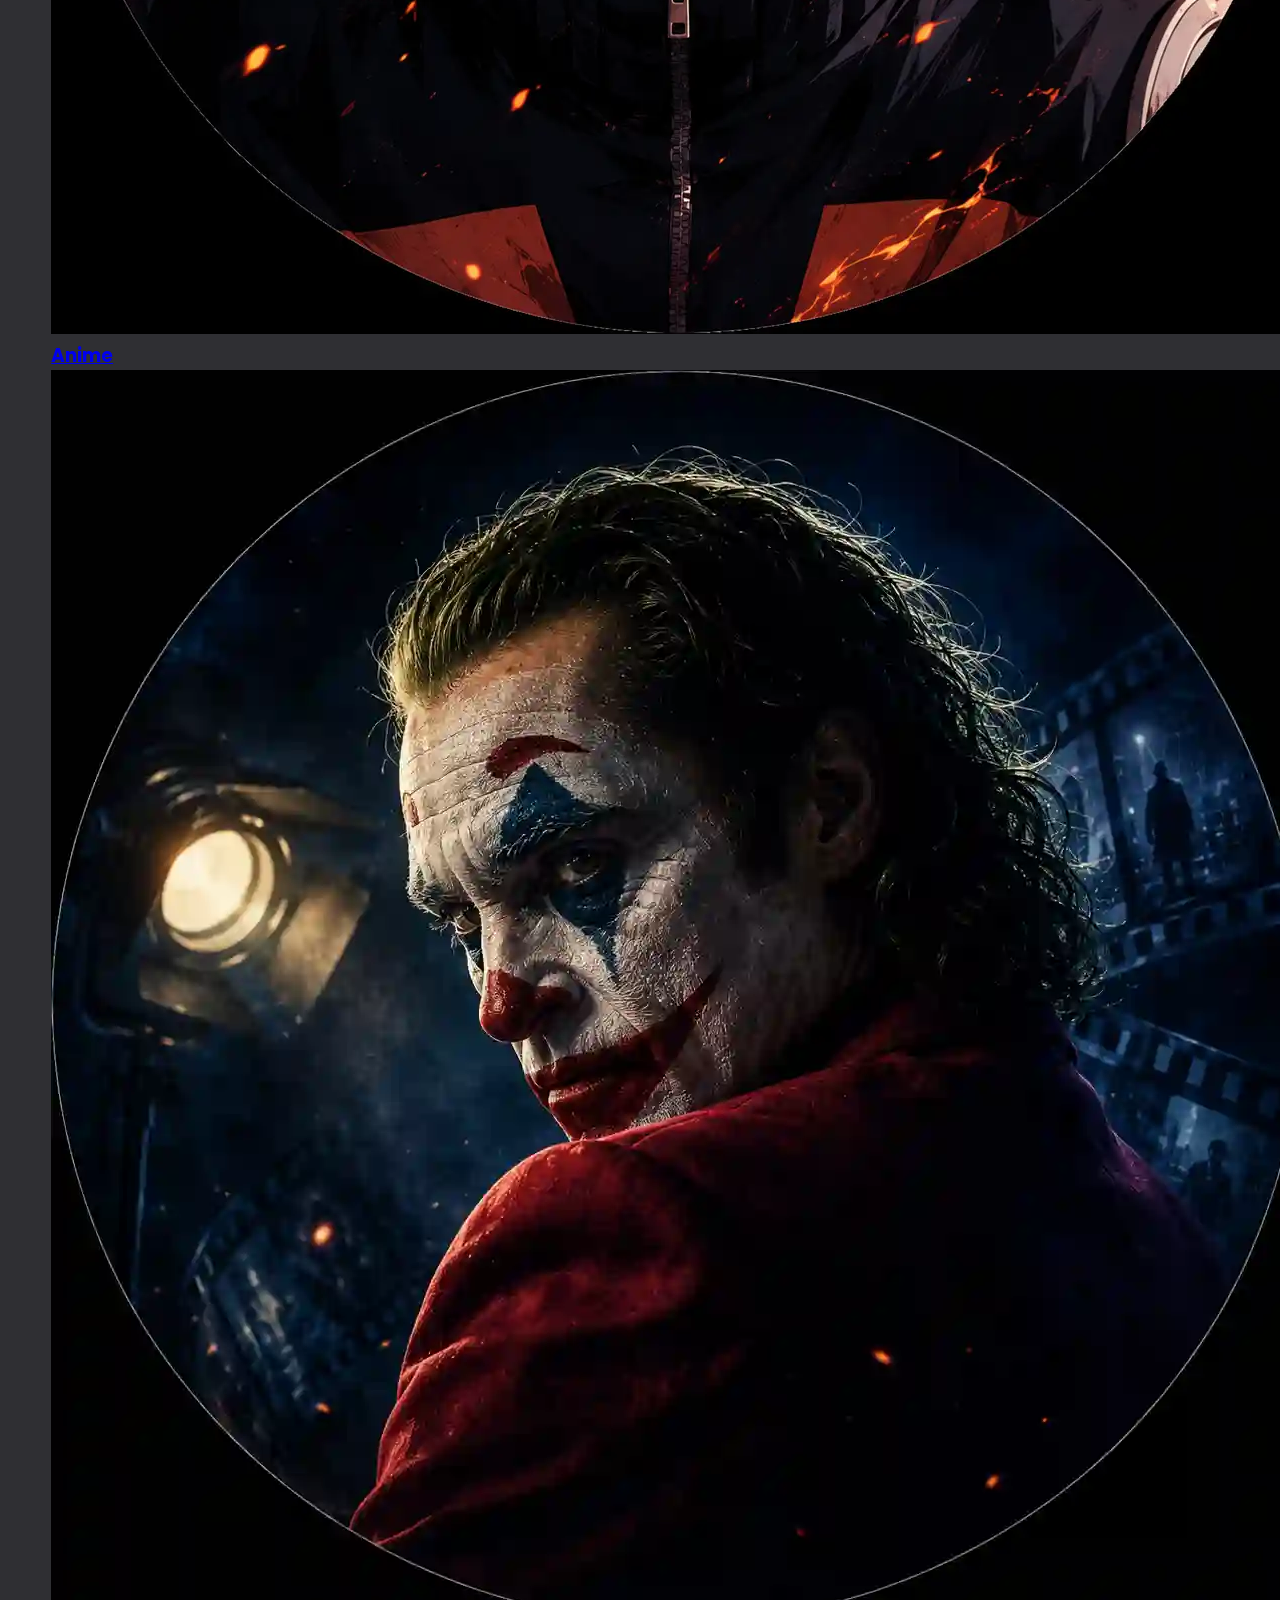
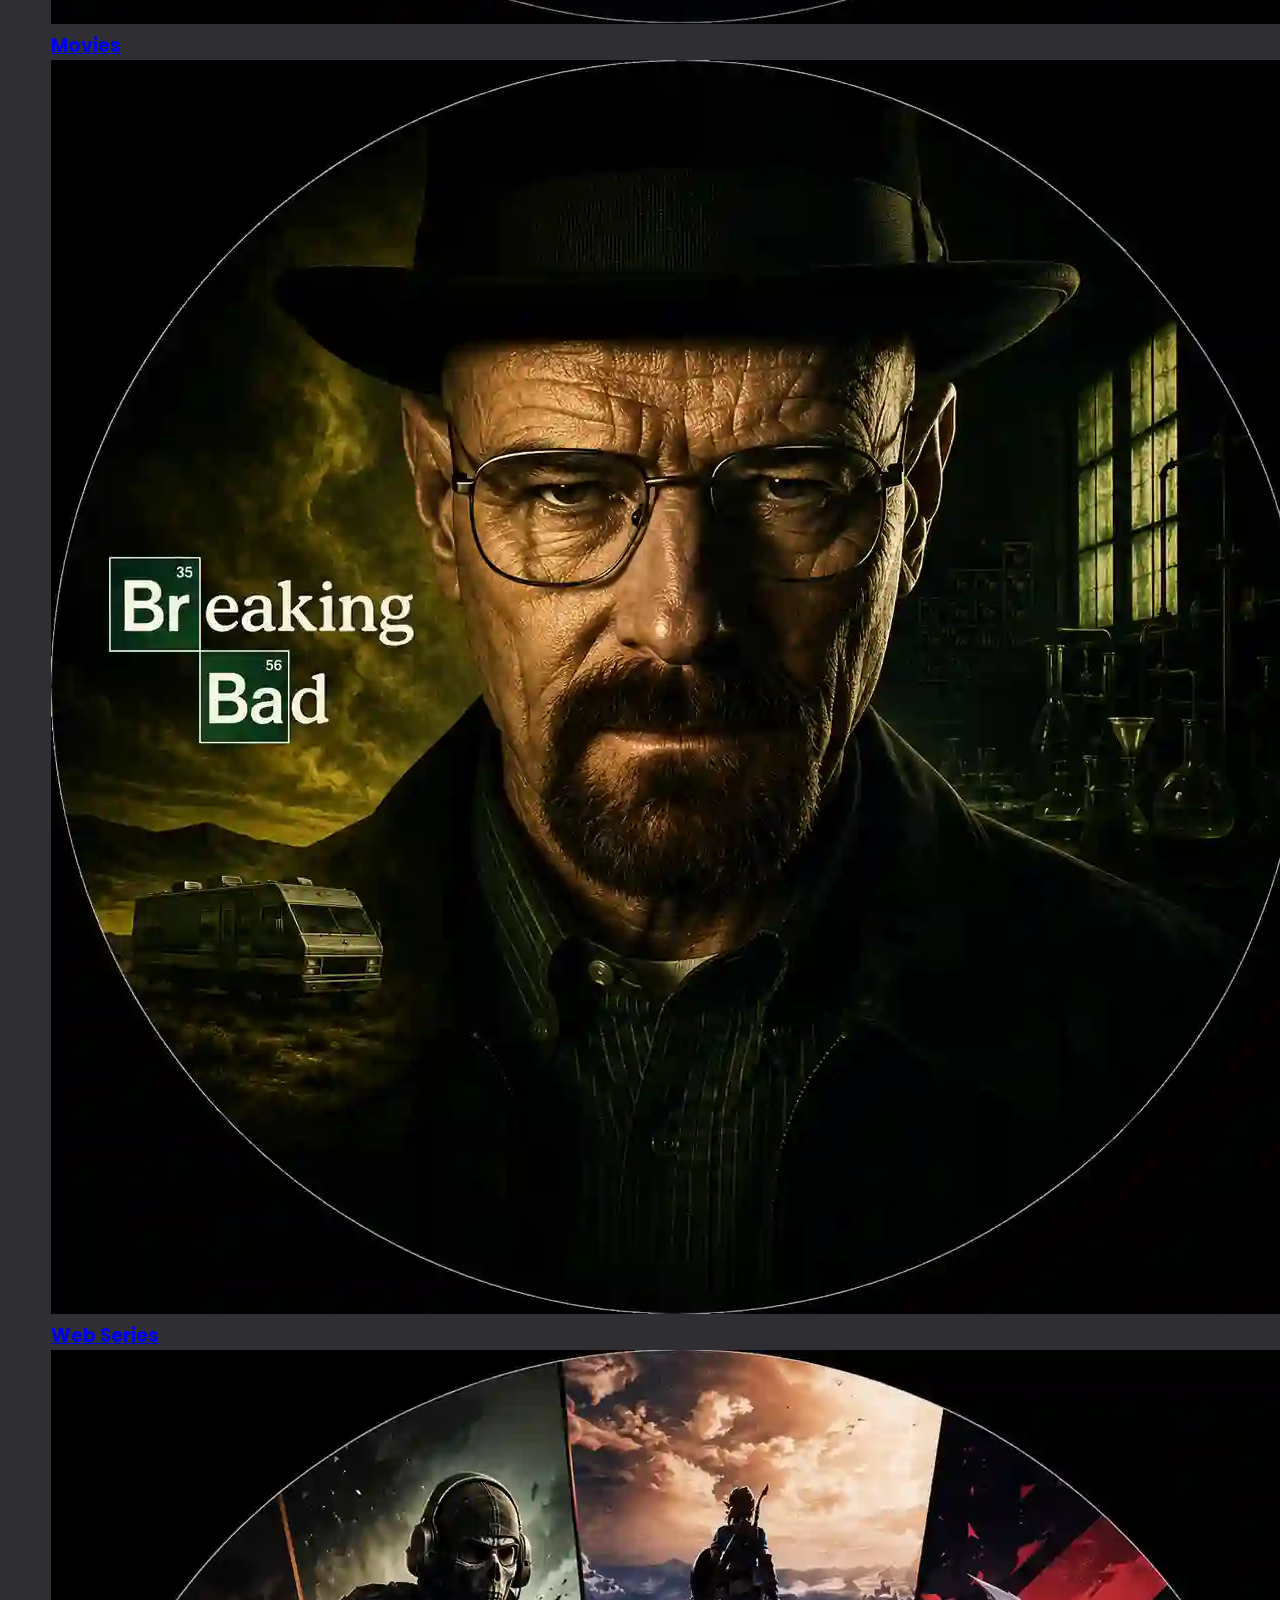
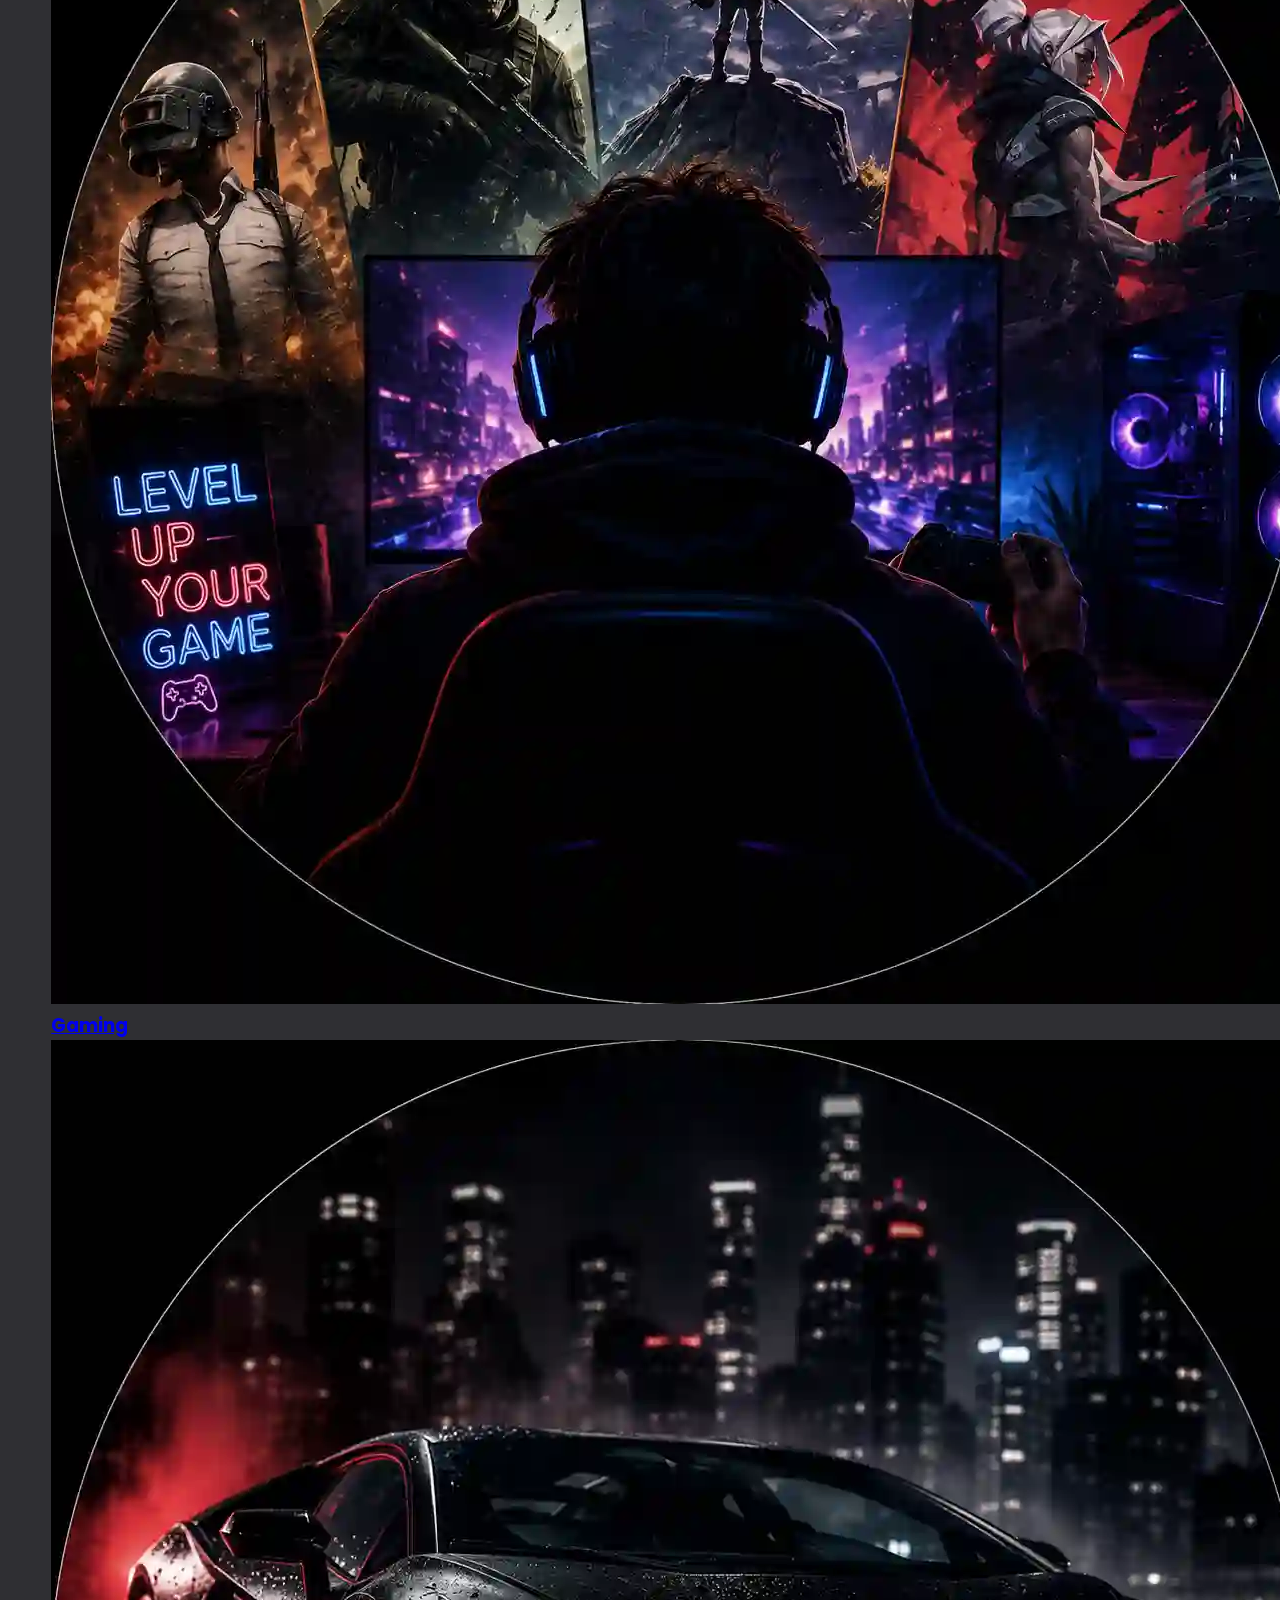
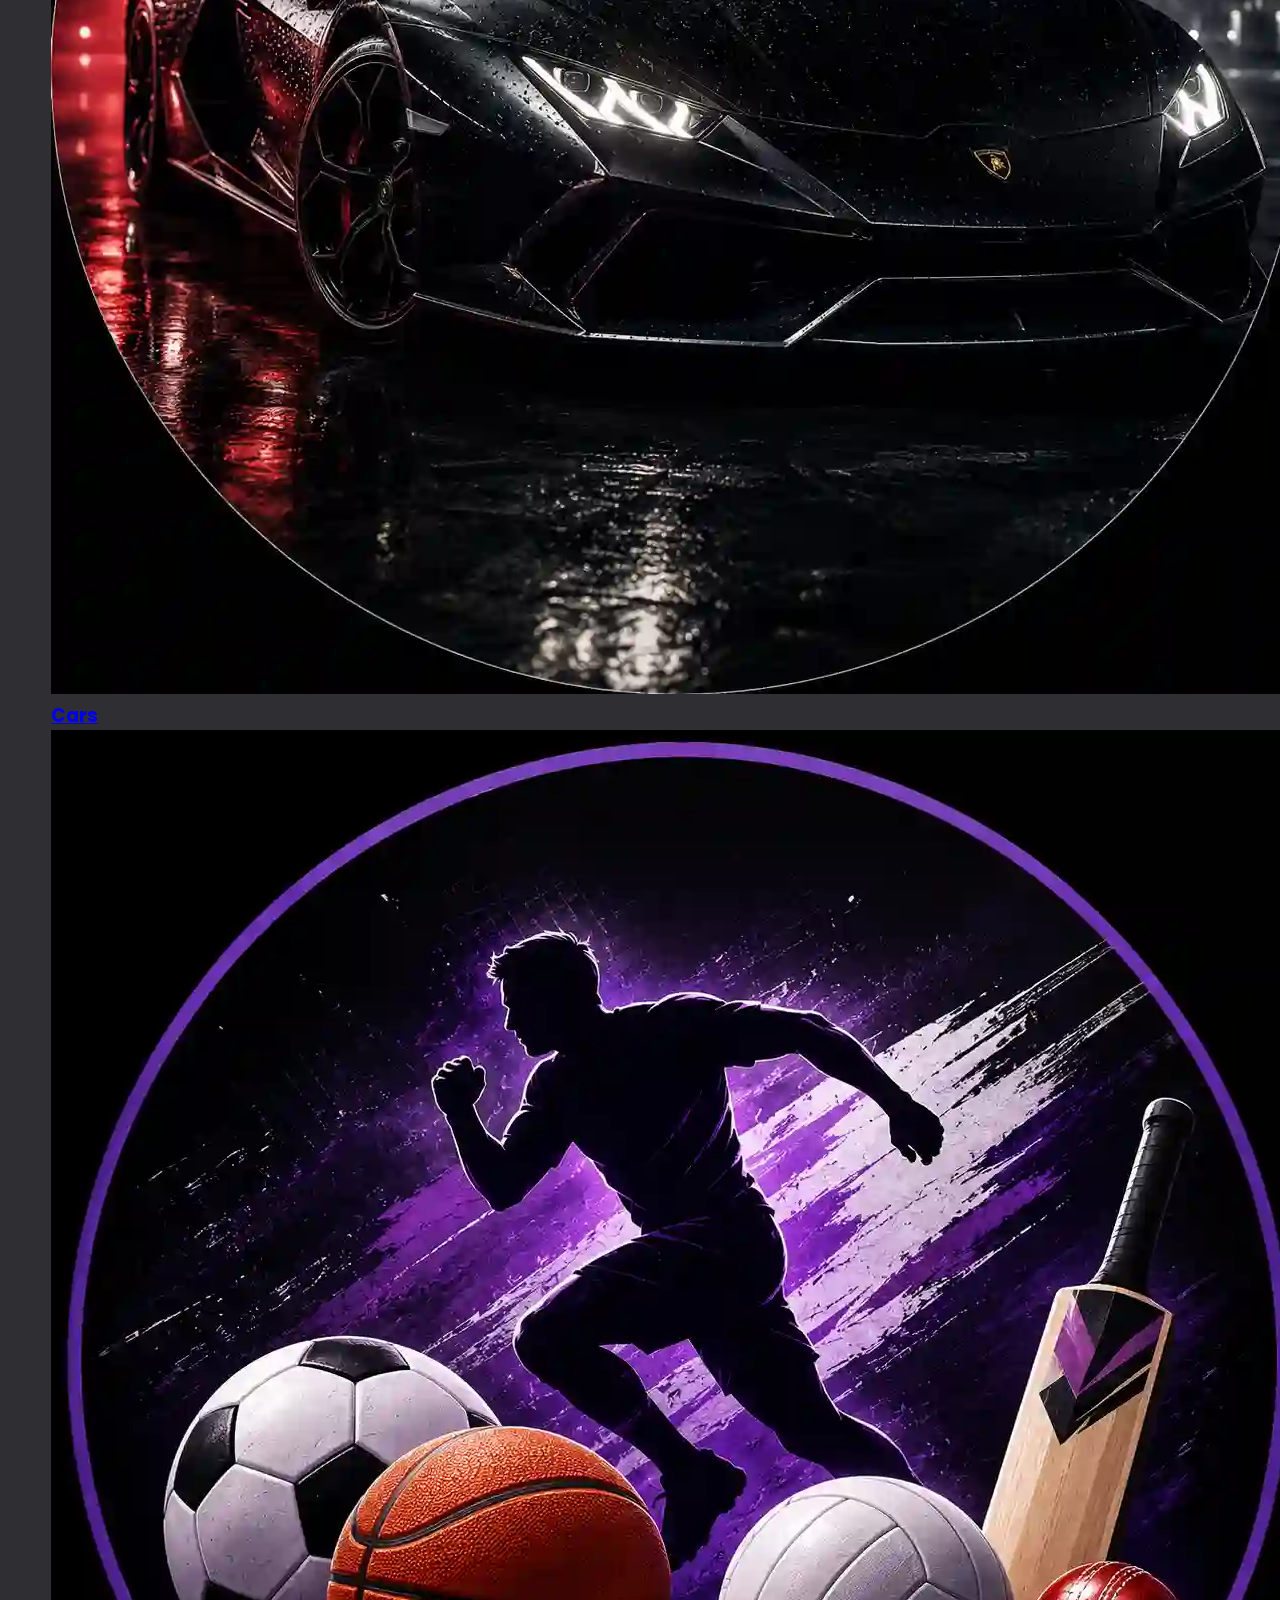
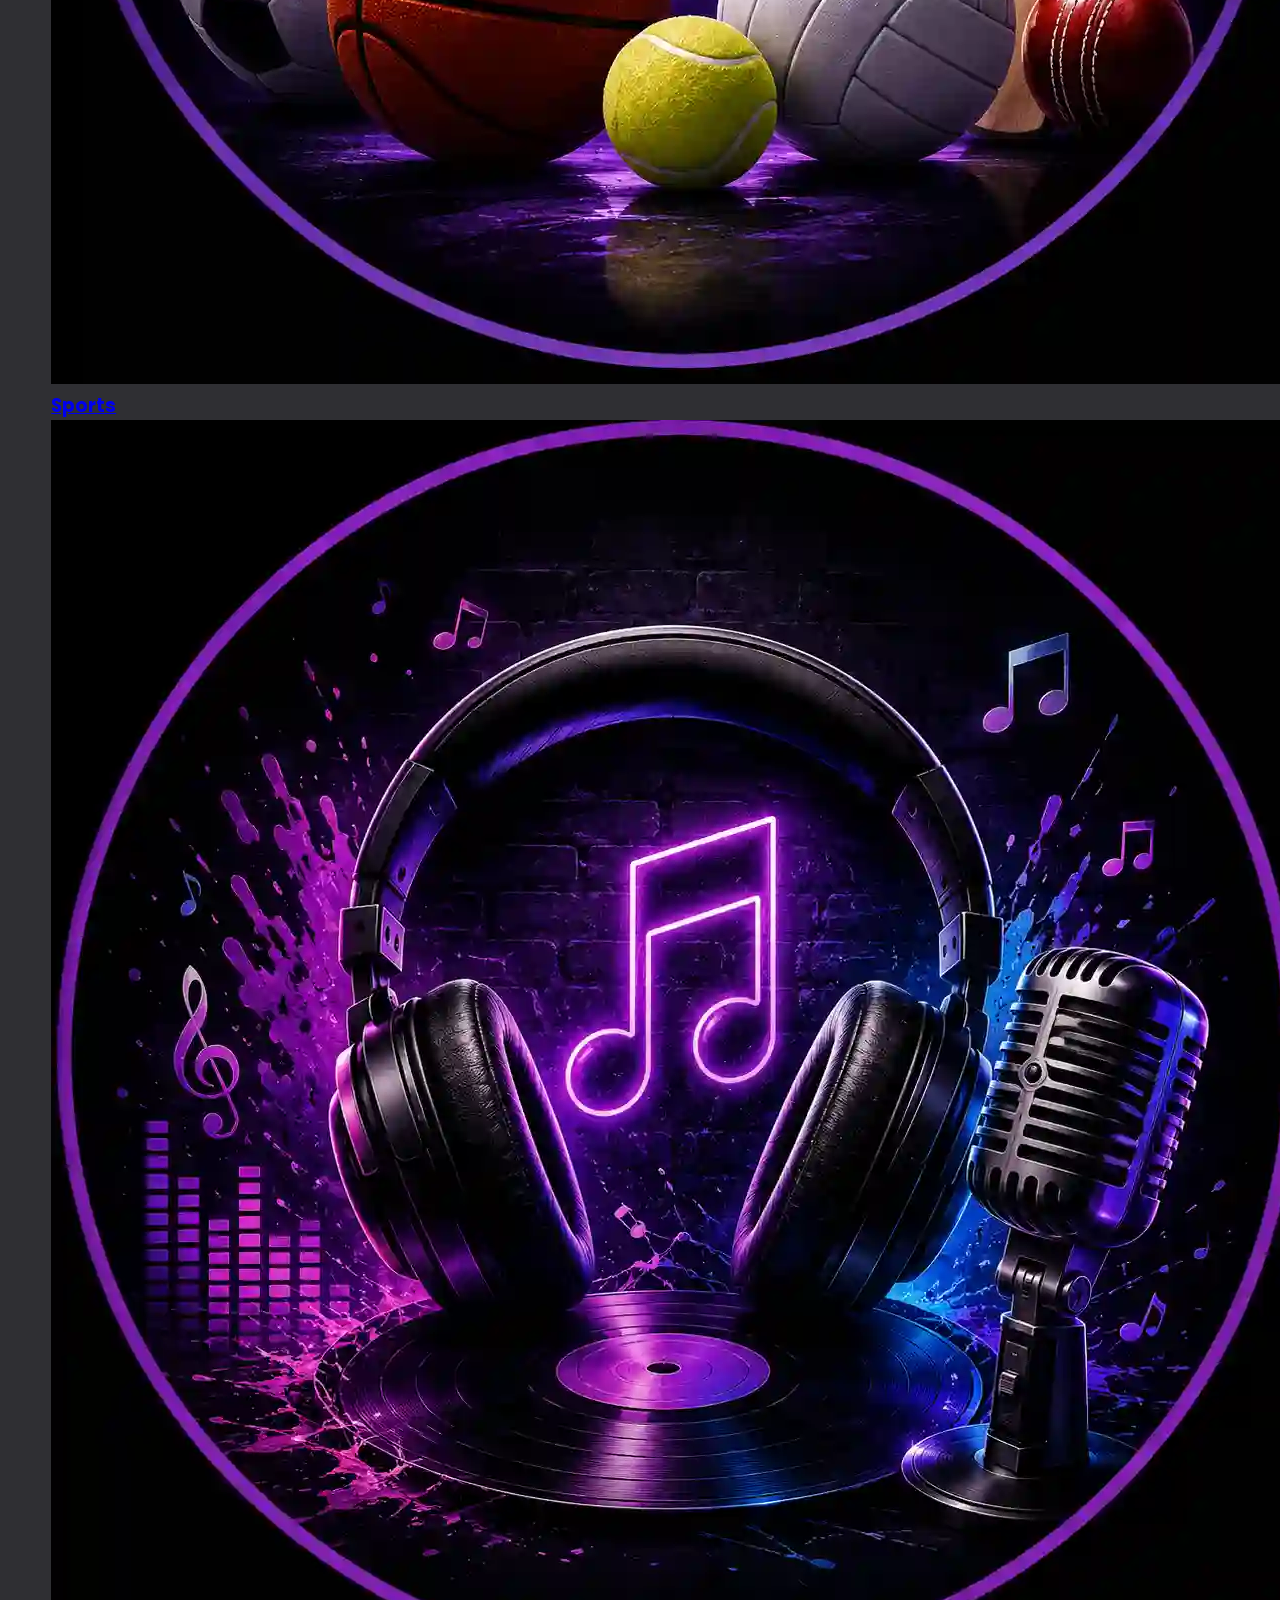
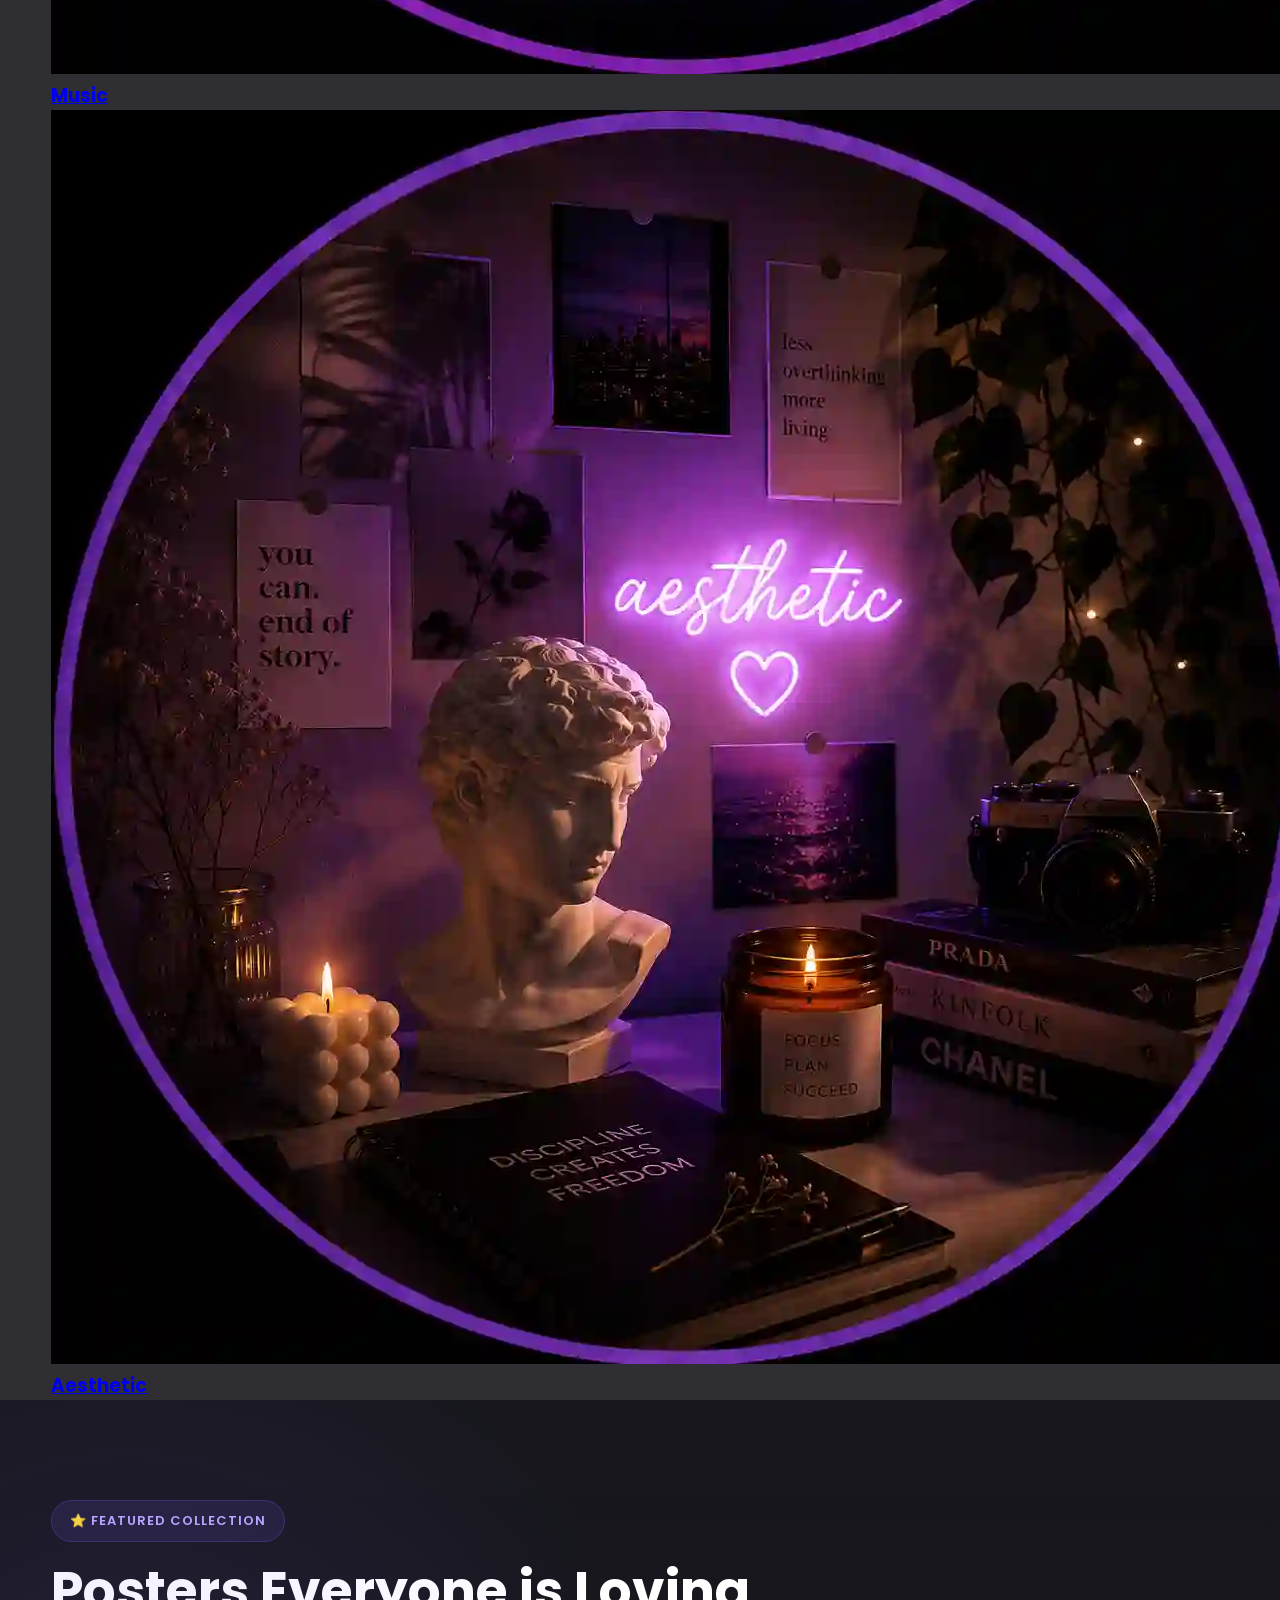
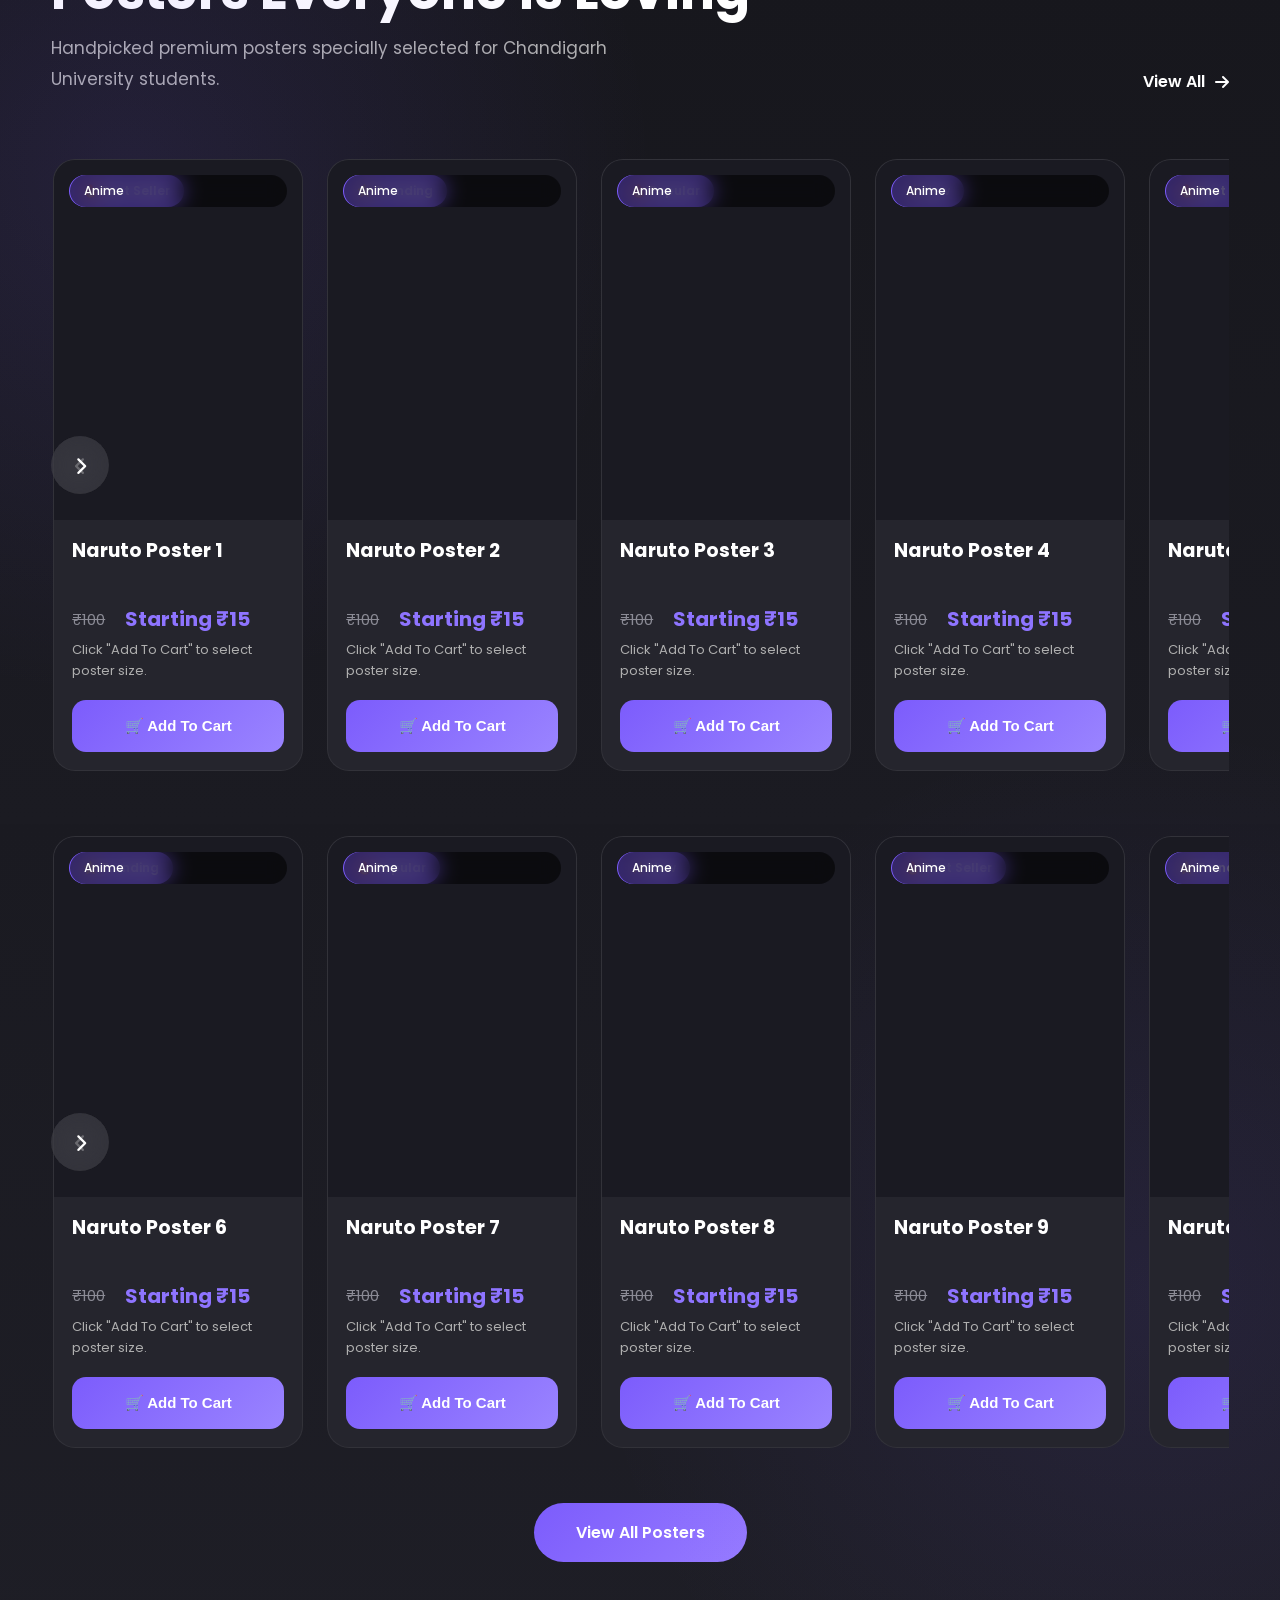
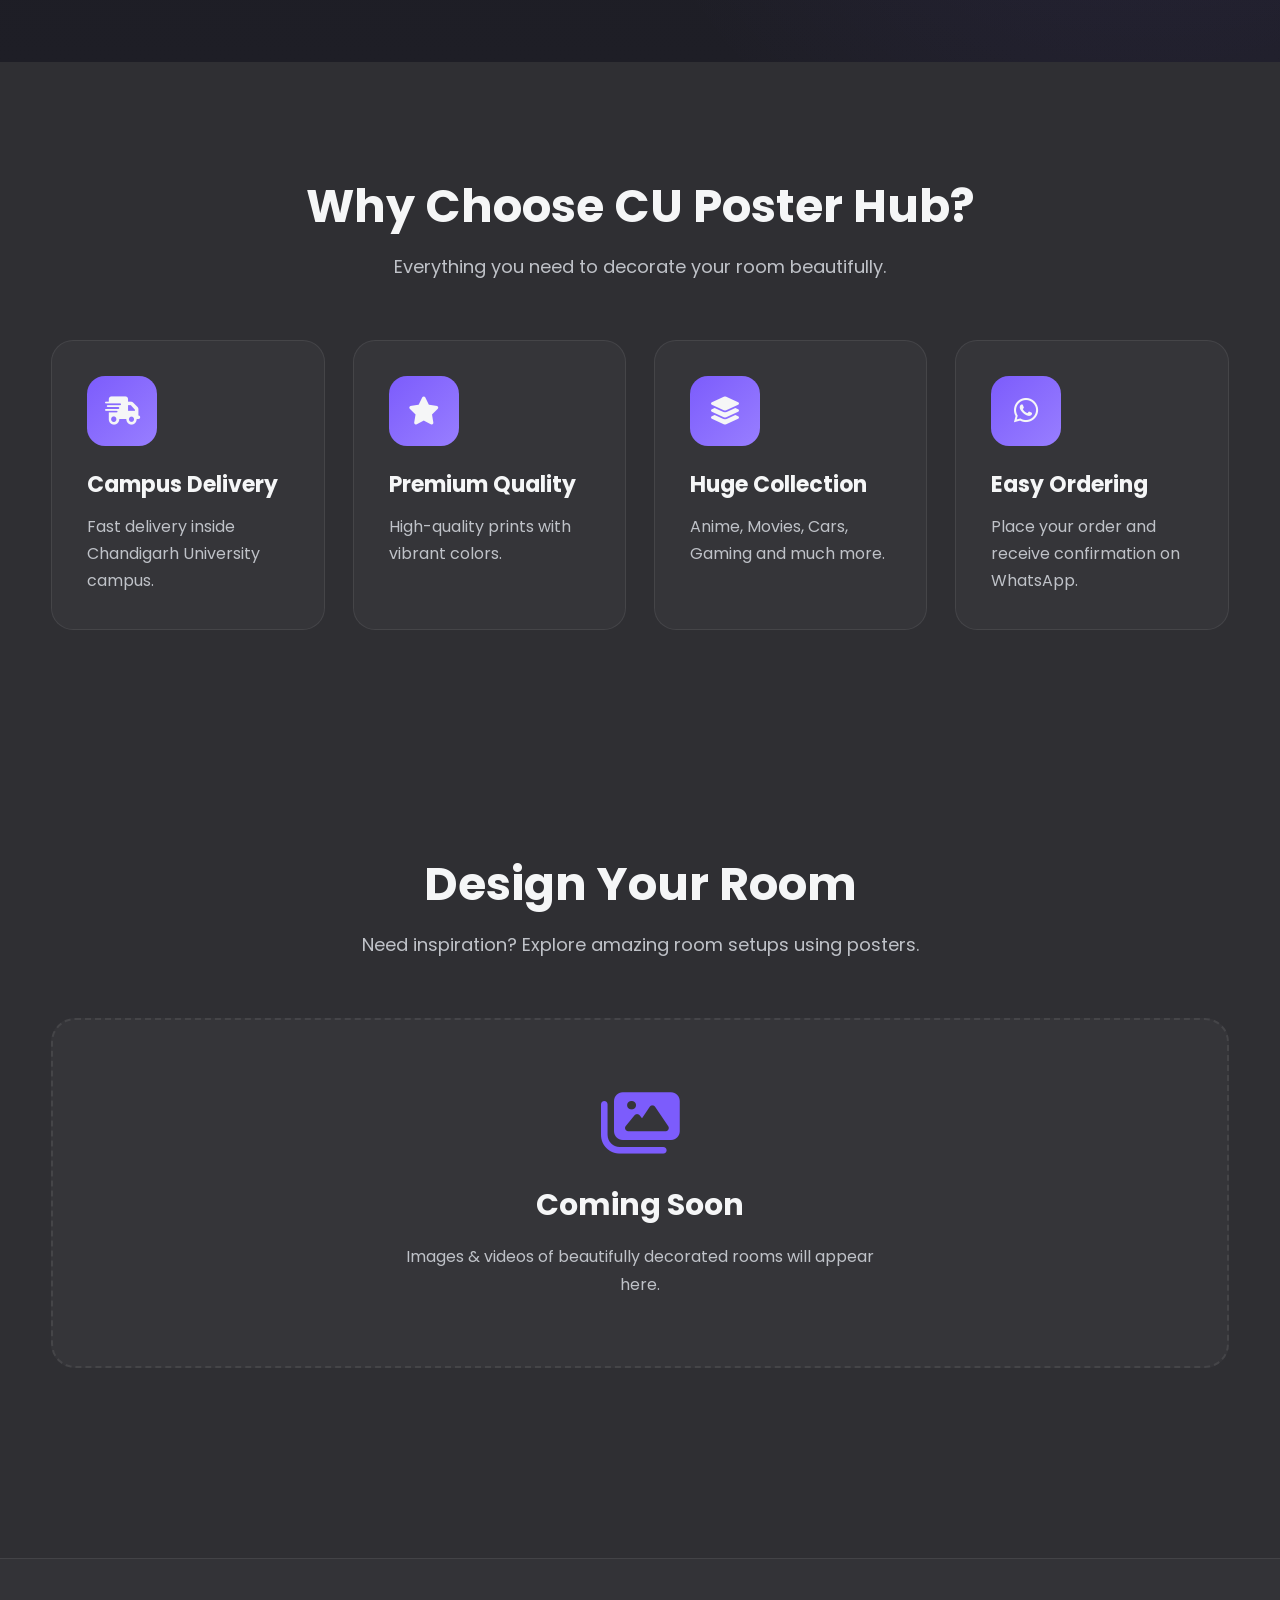
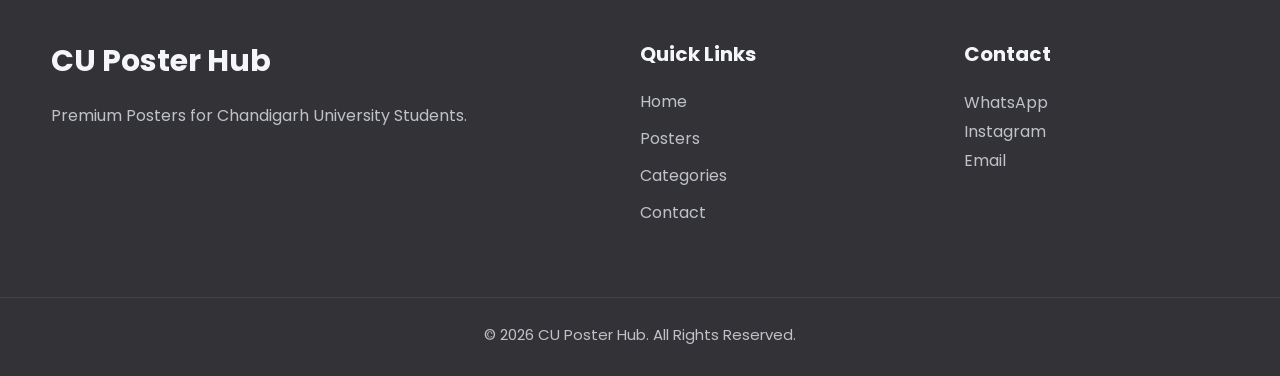
==== commit 3d2a6394: "categories" ====
--- a/index.html
+++ b/index.html
@@ -75,9 +75,9 @@
 
                     <a class="active" href="#">Home</a>
 
-                    <a href="#">Posters</a>
-
-                    <a href="#">Categories</a>
+                    <a href="posters.html">Posters</a>
+
+                    <a href="categories.html">Categories</a>
 
                     <a href="#">Design Ideas</a>
 
@@ -218,6 +218,186 @@
         </div>
 
     </section>
+    <!-- ==========================================================
+EXPLORE CATEGORIES
+========================================================== -->
+
+<section class="home-categories">
+
+    <div class="container">
+
+        <div class="categories-header">
+
+            <div>
+                <span class="categories-tag">
+                    ✦ FIND YOUR STYLE
+                </span>
+
+                <h2>Explore Categories</h2>
+
+                <p>
+                    Find posters matching your favourite interests and style.
+                </p>
+            </div>
+
+            <a href="#" class="categories-view-all">
+                View All
+                <i class="fa-solid fa-arrow-right"></i>
+            </a>
+
+        </div>
+
+
+        <div class="category-icons">
+
+            <!-- Anime -->
+
+            <a href="posters.html?category=anime" class="home-category">
+
+                <div class="category-image">
+
+                    <img
+                       src="assets/images/categories/anime.webp"
+                        alt="Anime Posters"
+                    >
+
+                </div>
+
+                <h3>Anime</h3>
+
+            </a>
+
+
+            <!-- Movies -->
+
+            <a href="posters.html?category=movies" class="home-category">
+
+                <div class="category-image">
+
+                    <img
+                        src="assets/images/categories/movies.webp"
+                        alt="Movie Posters"
+                    >
+
+                </div>
+
+                <h3>Movies</h3>
+
+            </a>
+
+
+            <!-- Web Series -->
+
+            <a href="posters.html?category=web-series" class="home-category">
+
+                <div class="category-image">
+
+                    <img
+                        src="assets/images/categories/web-series.webp"
+                        alt="Web Series Posters"
+                    >
+
+                </div>
+
+                <h3>Web Series</h3>
+
+            </a>
+
+
+            <!-- Gaming -->
+
+            <a href="posters.html?category=gaming" class="home-category">
+
+                <div class="category-image">
+
+                    <img
+                        src="assets/images/categories/gaming.webp"
+                        alt="Gaming Posters"
+                    >
+
+                </div>
+
+                <h3>Gaming</h3>
+
+            </a>
+
+
+            <!-- Cars -->
+
+            <a href="posters.html?category=cars" class="home-category">
+
+                <div class="category-image">
+
+                    <img
+                        src="assets/images/categories/cars.webp"
+                        alt="Car Posters"
+                    >
+
+                </div>
+
+                <h3>Cars</h3>
+
+            </a>
+
+
+            <!-- Sports -->
+
+            <a href="posters.html?category=sports" class="home-category">
+
+                <div class="category-image">
+
+                    <img
+                        src="assets/images/categories/sports.webp"
+                        alt="Sports Posters"
+                    >
+
+                </div>
+
+                <h3>Sports</h3>
+
+            </a>
+
+
+            <!-- Music -->
+
+            <a href="posters.html?category=music" class="home-category">
+
+                <div class="category-image">
+
+                    <img
+                       src="assets/images/categories/music.webp"
+                        alt="Music Posters"
+                    >
+
+                </div>
+
+                <h3>Music</h3>
+
+            </a>
+
+
+            <!-- Aesthetic -->
+
+            <a href="posters.html?category=aesthetic" class="home-category">
+
+                <div class="category-image">
+
+                    <img
+                        src="assets/images/categories/aesthetic.webp"
+                        alt="Aesthetic Posters"
+                    >
+
+                </div>
+
+                <h3>Aesthetic</h3>
+
+            </a>
+
+        </div>
+
+    </div>
+
+</section>
     <!-- ==========================================
         FEATURED POSTERS
 ========================================== -->
@@ -295,7 +475,7 @@
 
         <div class="featured-bottom">
 
-            <a href="#" class="featured-view-btn">
+            <a href="posters.html" class="featured-view-btn">
 
                 View All Posters
 
@@ -427,8 +607,8 @@
                 <h4>Quick Links</h4>
 
                 <a href="#">Home</a>
-                <a href="#">Posters</a>
-                <a href="#">Categories</a>
+                <a href="posters.html">Posters</a>
+                <a href="categories.html">Categories</a>
                 <a href="#">Contact</a>
 
             </div>
@@ -488,21 +668,7 @@
 </button>
 
         </div>
-"checkout-field">
-
-    <label for="transactionId">
-
-        UPI Transaction ID / UTR
-
-    </label>
-
-    <input
-        id="transactionId"
-        type="text"
-        placeholder="Enter transaction ID after payment"
-    >
-
-    </aside>
+ </aside>
 
     
     <!-- ===================================================== -->
--- a/style.css
+++ b/style.css
@@ -4740,5 +4740,883 @@
 
 }
 /* ==========================================================
+CLICKABLE UPI APP OPTIONS
+========================================================== */
+
+.supported-upi-apps .upi-app-option {
+
+    width: 100%;
+
+    min-height: 70px;
+
+    padding: 8px;
+
+    display: flex;
+
+    flex-direction: column;
+
+    justify-content: center;
+
+    align-items: center;
+
+    gap: 6px;
+
+    color: #d8d8dd;
+
+    font-family: inherit;
+
+    font-size: 10px;
+
+    cursor: pointer;
+
+    border-radius: 11px;
+
+    background: #1c1c24;
+
+    border:
+
+    1px solid
+
+    rgba(255,255,255,.07);
+
+    transition:
+
+    transform .2s ease,
+
+    border-color .2s ease,
+
+    background .2s ease;
+
+}
+
+
+.supported-upi-apps .upi-app-option i {
+
+    color: #9A84FF;
+
+    font-size: 21px;
+
+}
+
+
+.supported-upi-apps .upi-app-option:hover {
+
+    transform: translateY(-2px);
+
+    border-color:
+
+    rgba(124,92,252,.6);
+
+    background:
+
+    rgba(124,92,252,.1);
+
+}
+
+
+.supported-upi-apps .upi-app-option:active {
+
+    transform: scale(.97);
+
+}
+/* ==========================================================
+DESKTOP / LAPTOP QR PAYMENT
+========================================================== */
+
+.desktop-qr-payment {
+
+    margin-top: 25px;
+
+    padding: 22px;
+
+    border-radius: 17px;
+
+    background: rgba(255, 255, 255, 0.025);
+
+    border: 1px solid rgba(255, 255, 255, 0.08);
+
+}
+
+
+.desktop-payment-heading {
+
+    display: flex;
+
+    align-items: flex-start;
+
+    gap: 14px;
+
+    margin-bottom: 20px;
+
+}
+
+
+.desktop-payment-heading > i {
+
+    width: 43px;
+
+    height: 43px;
+
+    flex-shrink: 0;
+
+    display: flex;
+
+    align-items: center;
+
+    justify-content: center;
+
+    color: #9a84ff;
+
+    font-size: 18px;
+
+    border-radius: 12px;
+
+    background: rgba(124, 92, 252, 0.12);
+
+}
+
+
+.desktop-payment-heading h3 {
+
+    margin-bottom: 5px;
+
+    font-size: 15px;
+
+}
+
+
+.desktop-payment-heading p {
+
+    color: #9d9da7;
+
+    font-size: 11px;
+
+    line-height: 1.6;
+
+}
+
+
+.desktop-payment-note {
+
+    margin-top: 17px;
+
+    color: #aaaab4;
+
+    font-size: 11px;
+
+    line-height: 1.7;
+
+    text-align: center;
+
+}
+
+
+.desktop-payment-note i {
+
+    margin-right: 5px;
+
+    color: #9a84ff;
+
+}
+/* ==========================================================
+PAYMENT PROOF OPTIONS
+========================================================== */
+
+.payment-proof-heading {
+
+    display: flex;
+
+    gap: 16px;
+
+    padding: 20px;
+
+    margin-top: 28px;
+
+    border-radius: 16px;
+
+    background:
+
+    rgba(124, 92, 252, 0.07);
+
+    border:
+
+    1px solid
+
+    rgba(124, 92, 252, 0.22);
+
+}
+
+
+.payment-proof-icon {
+
+    width: 44px;
+
+    height: 44px;
+
+    flex-shrink: 0;
+
+    display: flex;
+
+    align-items: center;
+
+    justify-content: center;
+
+    color: white;
+
+    border-radius: 12px;
+
+    background: #7c5cfc;
+
+}
+
+
+.payment-proof-heading h3 {
+
+    margin-bottom: 6px;
+
+    font-size: 16px;
+
+}
+
+
+.payment-proof-heading p {
+
+    color: #aaaab4;
+
+    font-size: 12px;
+
+    line-height: 1.7;
+
+}
+
+
+.payment-proof-heading p strong {
+
+    color: #b6a6ff;
+
+}
+
+
+.payment-proof-heading span {
+
+    display: block;
+
+    margin-top: 9px;
+
+    color: #c8c8cf;
+
+    font-size: 11px;
+
+}
+
+
+.payment-proof-heading span i {
+
+    margin-right: 5px;
+
+    color: #9a84ff;
+
+}
+
+
+.optional-label {
+
+    display: inline-block;
+
+    margin-left: 7px;
+
+    padding: 3px 7px;
+
+    color: #aaa0db;
+
+    font-size: 9px;
+
+    font-weight: 500;
+
+    border-radius: 20px;
+
+    background:
+
+    rgba(124, 92, 252, 0.12);
+
+}
+
+
+.payment-field-help {
+
+    color: #858590;
+
+    font-size: 10px;
+
+    line-height: 1.6;
+
+}
+
+
+.payment-proof-divider {
+
+    position: relative;
+
+    display: flex;
+
+    align-items: center;
+
+    justify-content: center;
+
+    margin: 23px 0 5px;
+
+}
+
+
+.payment-proof-divider::before {
+
+    content: "";
+
+    position: absolute;
+
+    width: 100%;
+
+    height: 1px;
+
+    background:
+
+    rgba(255, 255, 255, 0.08);
+
+}
+
+
+.payment-proof-divider span {
+
+    position: relative;
+
+    padding: 0 13px;
+
+    color: #858590;
+
+    font-size: 10px;
+
+    font-weight: 700;
+
+    background: #24242d;
+
+}
+/* ==========================================================
+SEPARATE MOBILE AND DESKTOP PAYMENT METHODS
+========================================================== */
+
+.payment-method-card {
+
+    position: relative;
+
+    margin-top: 28px;
+
+    padding: 24px;
+
+    border-radius: 20px;
+
+    background:
+
+    rgba(255, 255, 255, 0.025);
+
+    border:
+
+    1px solid
+
+    rgba(255, 255, 255, 0.09);
+
+}
+
+
+.mobile-payment-method {
+
+    border-color:
+
+    rgba(124, 92, 252, 0.35);
+
+    background:
+
+    linear-gradient(
+
+        145deg,
+
+        rgba(124, 92, 252, 0.08),
+
+        rgba(255, 255, 255, 0.018)
+
+    );
+
+}
+
+
+.desktop-payment-method {
+
+    border-color:
+
+    rgba(255, 255, 255, 0.12);
+
+}
+
+
+.payment-method-badge {
+
+    display: inline-flex;
+
+    padding: 5px 10px;
+
+    margin-bottom: 17px;
+
+    color: #b8aaff;
+
+    font-size: 9px;
+
+    font-weight: 700;
+
+    letter-spacing: 1px;
+
+    border-radius: 20px;
+
+    background:
+
+    rgba(124, 92, 252, 0.13);
+
+    border:
+
+    1px solid
+
+    rgba(124, 92, 252, 0.24);
+
+}
+
+
+.payment-method-title {
+
+    display: flex;
+
+    align-items: flex-start;
+
+    gap: 14px;
+
+    margin-bottom: 21px;
+
+}
+
+
+.payment-method-title > i {
+
+    width: 45px;
+
+    height: 45px;
+
+    flex-shrink: 0;
+
+    display: flex;
+
+    align-items: center;
+
+    justify-content: center;
+
+    color: white;
+
+    font-size: 18px;
+
+    border-radius: 13px;
+
+    background:
+
+    linear-gradient(
+
+        135deg,
+
+        #7c5cfc,
+
+        #9a84ff
+
+    );
+
+}
+
+
+.payment-method-title h3 {
+
+    margin-bottom: 5px;
+
+    font-size: 16px;
+
+}
+
+
+.payment-method-title p {
+
+    color: #9999a4;
+
+    font-size: 11px;
+
+    line-height: 1.7;
+
+}
+
+
+.method-payment-proof {
+
+    margin-top: 23px;
+
+    padding-top: 21px;
+
+    border-top:
+
+    1px solid
+
+    rgba(255, 255, 255, 0.08);
+
+}
+
+
+.method-payment-proof h4 {
+
+    margin-bottom: 7px;
+
+    font-size: 14px;
+
+}
+
+
+.method-payment-proof h4 i {
+
+    margin-right: 6px;
+
+    color: #9a84ff;
+
+}
+
+
+.method-payment-proof > p {
+
+    margin-bottom: 17px;
+
+    color: #9999a4;
+
+    font-size: 11px;
+
+    line-height: 1.7;
+
+}
+
+
+.method-payment-proof > p strong {
+
+    color: #b8aaff;
+
+}
+
+
+.payment-method-separator {
+
+    position: relative;
+
+    display: flex;
+
+    align-items: center;
+
+    justify-content: center;
+
+    margin: 27px 0 0;
+
+}
+
+
+.payment-method-separator::before {
+
+    content: "";
+
+    position: absolute;
+
+    width: 100%;
+
+    height: 1px;
+
+    background:
+
+    rgba(255, 255, 255, 0.09);
+
+}
+
+
+.payment-method-separator span {
+
+    position: relative;
+
+    z-index: 1;
+
+    padding: 8px 15px;
+
+    color: #b8aaff;
+
+    font-size: 11px;
+
+    font-weight: 700;
+
+    border-radius: 50px;
+
+    background: #202028;
+
+    border:
+
+    1px solid
+
+    rgba(124, 92, 252, 0.25);
+
+}
+
+
+@media(max-width: 600px) {
+
+    .payment-method-card {
+
+        padding: 18px;
+
+    }
+
+
+    .payment-method-title {
+
+        align-items: center;
+
+    }
+
+}
+/* ==========================================================
+DOUBLE-SIDED POSTER TAPE CART ADD-ON
+========================================================== */
+
+.cart-addon {
+
+    margin: 24px 0;
+
+    padding: 18px;
+
+    border-radius: 18px;
+
+    background:
+
+    linear-gradient(
+        145deg,
+        rgba(124, 92, 252, 0.11),
+        rgba(255, 255, 255, 0.025)
+    );
+
+    border:
+
+    1px solid
+    rgba(124, 92, 252, 0.25);
+
+}
+
+
+.cart-addon-heading {
+
+    margin-bottom: 16px;
+
+}
+
+
+.cart-addon-heading span {
+
+    color: #a990ff;
+
+    font-size: 9px;
+
+    font-weight: 700;
+
+    letter-spacing: 1.2px;
+
+}
+
+
+.cart-addon-heading h3 {
+
+    margin-top: 4px;
+
+    color: white;
+
+    font-size: 15px;
+
+}
+
+
+.cart-addon-product {
+
+    display: flex;
+
+    align-items: center;
+
+    gap: 12px;
+
+}
+
+
+.cart-addon-icon {
+
+    width: 54px;
+
+    height: 54px;
+
+    flex-shrink: 0;
+
+    display: flex;
+
+    align-items: center;
+
+    justify-content: center;
+
+    color: #b5a5ff;
+
+    font-size: 23px;
+
+    border-radius: 14px;
+
+    background:
+
+    rgba(124, 92, 252, 0.14);
+
+}
+
+
+.cart-addon-details {
+
+    min-width: 0;
+
+    flex: 1;
+
+}
+
+
+.cart-addon-details h4 {
+
+    color: white;
+
+    font-size: 13px;
+
+    line-height: 1.4;
+
+}
+
+
+.cart-addon-details p {
+
+    margin: 3px 0 5px;
+
+    color: #9d9da7;
+
+    font-size: 9px;
+
+    line-height: 1.5;
+
+}
+
+
+.cart-addon-details strong {
+
+    color: #a990ff;
+
+    font-size: 15px;
+
+}
+
+
+.add-tape-btn {
+
+    min-width: 66px;
+
+    height: 38px;
+
+    display: flex;
+
+    align-items: center;
+
+    justify-content: center;
+
+    gap: 5px;
+
+    border:
+
+    1px solid
+    rgba(124, 92, 252, 0.4);
+
+    border-radius: 10px;
+
+    background:
+
+    rgba(124, 92, 252, 0.14);
+
+    color: #c2b7ff;
+
+    font-size: 11px;
+
+    font-weight: 600;
+
+    cursor: pointer;
+
+    transition: 0.25s;
+
+}
+
+
+.add-tape-btn:hover {
+
+    color: white;
+
+    background: #7c5cfc;
+
+}
+/* ==========================================================
+DOUBLE-SIDED POSTER TAPE
+========================================================== */
+
+function togglePosterTape() {
+
+    tapeAdded = !tapeAdded;
+
+    updateCart();
+
+}
+/* ==========================================================
+CHECKOUT TAPE ICON
+========================================================== */
+
+.checkout-tape-icon {
+
+    width: 70px;
+
+    height: 90px;
+
+    flex-shrink: 0;
+
+    display: flex;
+
+    align-items: center;
+
+    justify-content: center;
+
+    border-radius: 10px;
+
+    color: #a990ff;
+
+    font-size: 27px;
+
+    background:
+
+    linear-gradient(
+        145deg,
+        rgba(124, 92, 252, 0.2),
+        rgba(124, 92, 252, 0.07)
+    );
+
+    border:
+
+    1px solid
+    rgba(124, 92, 252, 0.25);
+
+}
+/* ==========================================================
    END OF STYLE.CSS
 ========================================================== */
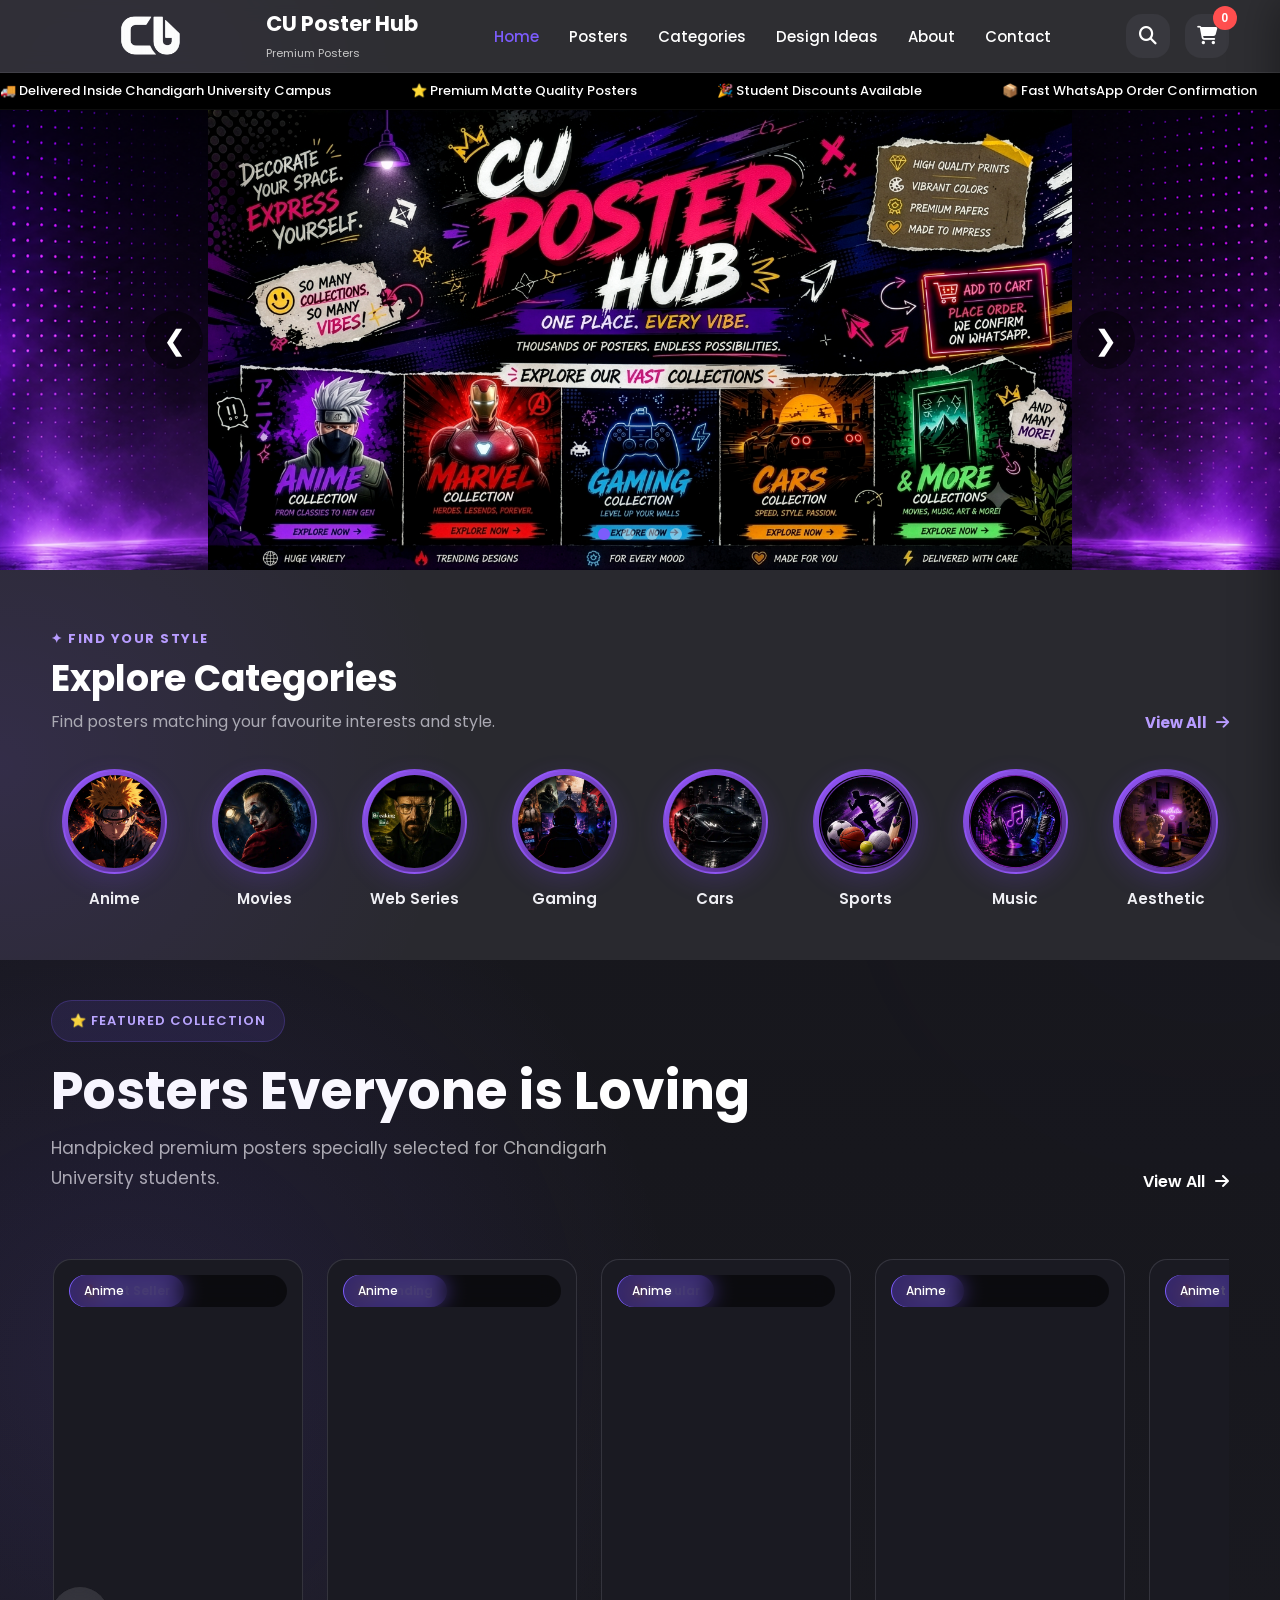
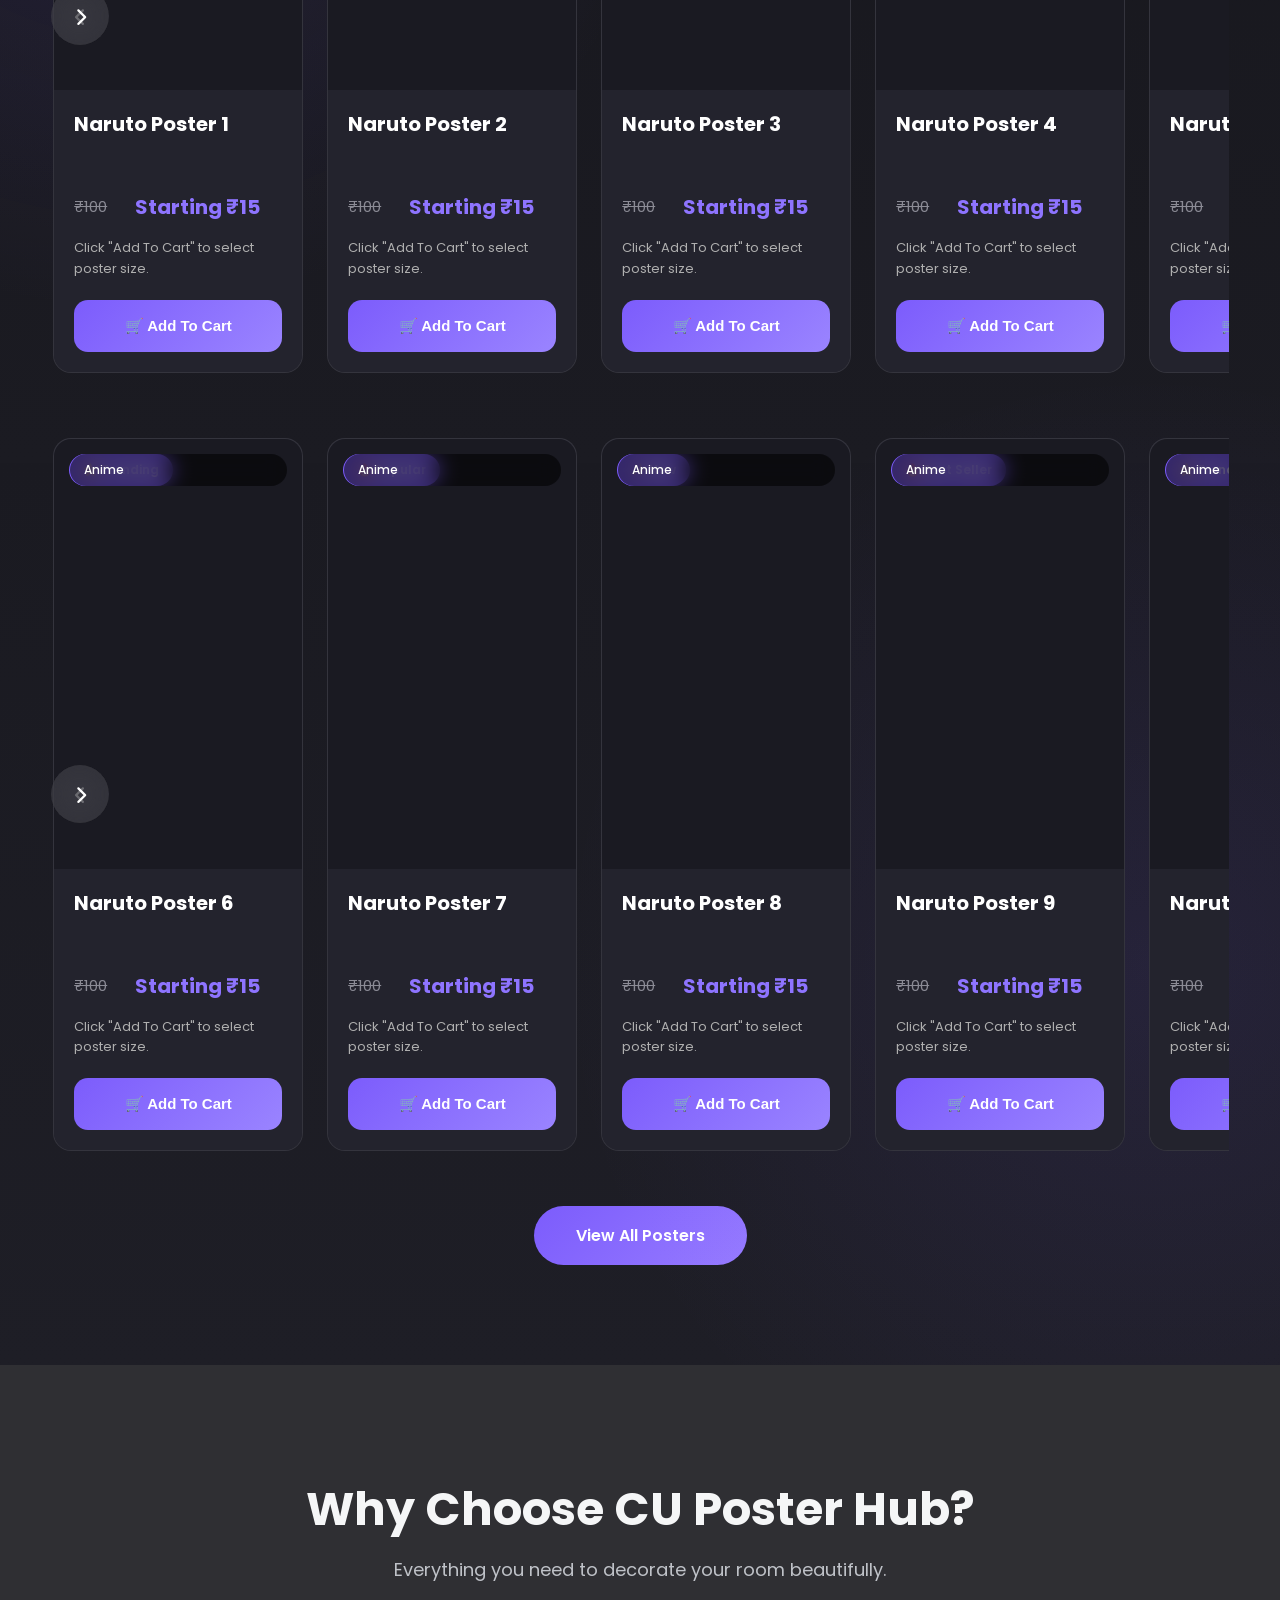
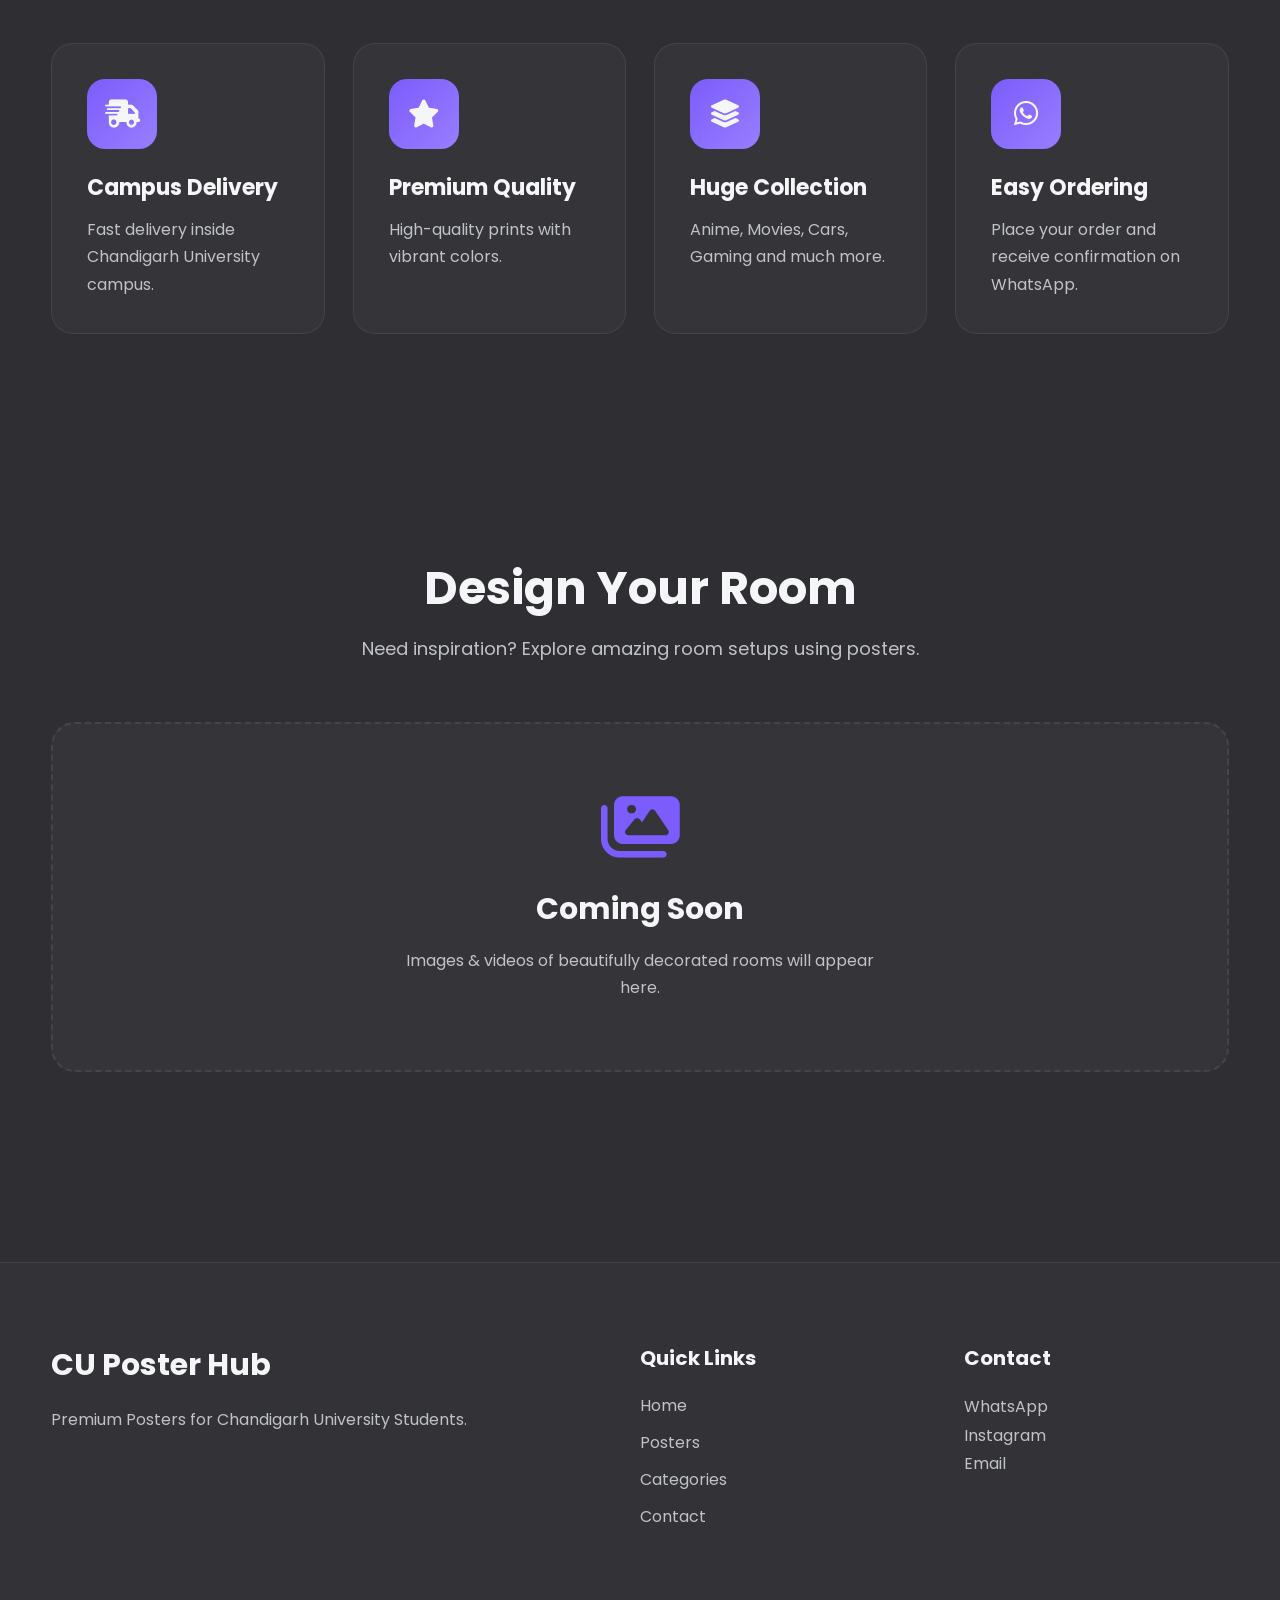
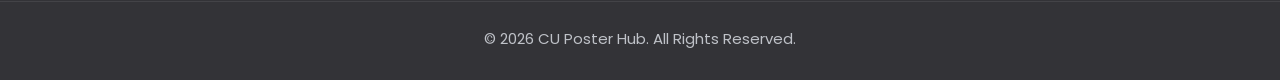
==== commit e962179f: "basic done" ====
--- a/index.html
+++ b/index.html
@@ -81,9 +81,9 @@
 
                     <a href="#">Design Ideas</a>
 
-                    <a href="#">About</a>
-
-                    <a href="#">Contact</a>
+                    <a href="about.html">About</a>
+
+                    <a href="contact.html">Contact</a>
 
                 </nav>
 
@@ -609,7 +609,7 @@
                 <a href="#">Home</a>
                 <a href="posters.html">Posters</a>
                 <a href="categories.html">Categories</a>
-                <a href="#">Contact</a>
+                <a href="contact.html">Contact</a>
 
             </div>
 
--- a/style.css
+++ b/style.css
@@ -2230,7 +2230,7 @@
 
     position:relative;
 
-    padding:100px 0;
+    padding: 40px 0 100px;
 
     background:linear-gradient(
         180deg,
@@ -5572,13 +5572,7 @@
 DOUBLE-SIDED POSTER TAPE
 ========================================================== */
 
-function togglePosterTape() {
-
-    tapeAdded = !tapeAdded;
-
-    updateCart();
-
-}
+
 /* ==========================================================
 CHECKOUT TAPE ICON
 ========================================================== */
@@ -5618,5 +5612,7738 @@
 
 }
 /* ==========================================================
+   ALL POSTERS PAGE
+========================================================== */
+
+.posters-page {
+
+    min-height: 100vh;
+
+}
+
+
+/* ==========================================================
+   ALL POSTERS HERO
+========================================================== */
+
+.all-posters-hero {
+
+    position: relative;
+
+    padding: 95px 0 85px;
+
+    overflow: hidden;
+
+    background:
+
+        radial-gradient(
+            circle at 10% 20%,
+            rgba(124, 92, 252, .22),
+            transparent 32%
+        ),
+
+        radial-gradient(
+            circle at 90% 70%,
+            rgba(168, 85, 247, .12),
+            transparent 30%
+        ),
+
+        linear-gradient(
+            135deg,
+            #24242c,
+            #303039
+        );
+
+    border-bottom: 1px solid rgba(255, 255, 255, .06);
+
+}
+
+
+.all-posters-hero::after {
+
+    content: "";
+
+    position: absolute;
+
+    width: 400px;
+
+    height: 400px;
+
+    border-radius: 50%;
+
+    background: rgba(124, 92, 252, .08);
+
+    filter: blur(80px);
+
+    top: -180px;
+
+    right: -100px;
+
+    pointer-events: none;
+
+}
+
+
+.all-posters-hero .container {
+
+    position: relative;
+
+    z-index: 2;
+
+}
+
+
+.all-posters-hero h1 {
+
+    max-width: 850px;
+
+    margin-top: 22px;
+
+    margin-bottom: 20px;
+
+    color: white;
+
+    font-size: clamp(42px, 5vw, 72px);
+
+    line-height: 1.08;
+
+    font-weight: 800;
+
+}
+
+
+.all-posters-hero p {
+
+    max-width: 790px;
+
+    color: #BFC2C8;
+
+    font-size: 18px;
+
+    line-height: 1.8;
+
+}
+
+
+/* ==========================================================
+   ALL POSTERS COLLECTION
+========================================================== */
+
+.all-posters-section {
+
+    position: relative;
+
+    min-height: 650px;
+
+    padding: 95px 0 120px;
+
+    background:
+
+        radial-gradient(
+            circle at bottom right,
+            rgba(124, 92, 252, .09),
+            transparent 30%
+        );
+
+}
+
+
+.all-posters-heading {
+
+    display: flex;
+
+    justify-content: space-between;
+
+    align-items: flex-end;
+
+    gap: 30px;
+
+    margin-bottom: 45px;
+
+}
+
+
+.all-posters-heading h2 {
+
+    margin-bottom: 10px;
+
+    color: white;
+
+    font-size: 42px;
+
+    font-weight: 700;
+
+}
+
+
+.all-posters-heading p {
+
+    color: #AFAFAF;
+
+    font-size: 16px;
+
+}
+
+
+/* ==========================================================
+   TEMPORARY COLLECTION PLACEHOLDER
+========================================================== */
+
+#allPostersGrid {
+
+    width: 100%;
+
+}
+
+
+.posters-coming-soon {
+
+    min-height: 340px;
+
+    display: flex;
+
+    flex-direction: column;
+
+    justify-content: center;
+
+    align-items: center;
+
+    padding: 50px;
+
+    text-align: center;
+
+    border:
+
+        1px dashed
+        rgba(124, 92, 252, .45);
+
+    border-radius: 28px;
+
+    background:
+
+        linear-gradient(
+            145deg,
+            rgba(255, 255, 255, .035),
+            rgba(124, 92, 252, .055)
+        );
+
+}
+
+
+.posters-coming-soon i {
+
+    width: 85px;
+
+    height: 85px;
+
+    display: flex;
+
+    justify-content: center;
+
+    align-items: center;
+
+    margin-bottom: 25px;
+
+    color: white;
+
+    font-size: 34px;
+
+    border-radius: 24px;
+
+    background:
+
+        linear-gradient(
+            135deg,
+            #7C5CFC,
+            #A855F7
+        );
+
+    box-shadow:
+
+        0 18px 45px
+        rgba(124, 92, 252, .3);
+
+}
+
+
+.posters-coming-soon h3 {
+
+    margin-bottom: 12px;
+
+    color: white;
+
+    font-size: 28px;
+
+}
+
+
+.posters-coming-soon p {
+
+    max-width: 520px;
+
+    color: #AFAFAF;
+
+    font-size: 16px;
+
+    line-height: 1.7;
+
+}
+
+
+/* ==========================================================
+   ALL POSTERS PAGE — TABLET
+========================================================== */
+
+@media (max-width: 768px) {
+
+    .all-posters-hero {
+
+        padding: 75px 0 65px;
+
+    }
+
+
+    .all-posters-hero h1 {
+
+        font-size: 42px;
+
+    }
+
+
+    .all-posters-hero p {
+
+        font-size: 16px;
+
+    }
+
+
+    .all-posters-section {
+
+        padding: 70px 0 90px;
+
+    }
+
+
+    .all-posters-heading {
+
+        align-items: flex-start;
+
+        flex-direction: column;
+
+    }
+
+
+    .all-posters-heading h2 {
+
+        font-size: 34px;
+
+    }
+
+
+    .posters-coming-soon {
+
+        min-height: 300px;
+
+        padding: 35px 22px;
+
+    }
+
+
+    .posters-coming-soon h3 {
+
+        font-size: 23px;
+
+    }
+
+}
+
+
+/* ==========================================================
+   ALL POSTERS PAGE — MOBILE
+========================================================== */
+
+@media (max-width: 480px) {
+
+    .all-posters-hero {
+
+        padding: 60px 0;
+
+    }
+
+
+    .all-posters-hero h1 {
+
+        font-size: 36px;
+
+    }
+
+
+    .all-posters-hero p {
+
+        font-size: 15px;
+
+    }
+
+
+    .all-posters-section {
+
+        padding: 60px 0 75px;
+
+    }
+
+
+    .posters-coming-soon i {
+
+        width: 70px;
+
+        height: 70px;
+
+        font-size: 28px;
+
+    }
+
+}
+/* ==========================================================
+   POSTER BROWSING CONTROLS
+========================================================== */
+
+.poster-browser-controls {
+
+    width: 100%;
+
+    margin-bottom: 42px;
+
+}
+
+
+/* ==========================================================
+   POSTER SEARCH BAR
+========================================================== */
+
+.poster-search-box {
+
+    width: 100%;
+
+    height: 64px;
+
+    display: flex;
+
+    align-items: center;
+
+    gap: 16px;
+
+    padding: 0 20px;
+
+    margin-bottom: 28px;
+
+    background: rgba(255, 255, 255, .045);
+
+    border: 1px solid rgba(255, 255, 255, .09);
+
+    border-radius: 18px;
+
+    transition: .3s ease;
+
+}
+
+
+.poster-search-box:focus-within {
+
+    border-color: #7C5CFC;
+
+    background: rgba(124, 92, 252, .07);
+
+    box-shadow:
+
+        0 0 0 4px
+        rgba(124, 92, 252, .1);
+
+}
+
+
+.poster-search-box > i {
+
+    color: #AFAFAF;
+
+    font-size: 20px;
+
+}
+
+
+.poster-search-box:focus-within > i {
+
+    color: #937BFF;
+
+}
+
+
+.poster-search-box input {
+
+    width: 100%;
+
+    height: 100%;
+
+    color: white;
+
+    font-family: "Poppins", sans-serif;
+
+    font-size: 16px;
+
+    background: transparent;
+
+    border: none;
+
+    outline: none;
+
+}
+
+
+.poster-search-box input::placeholder {
+
+    color: #85858D;
+
+}
+
+
+#clearPosterSearch {
+
+    width: 38px;
+
+    height: 38px;
+
+    flex-shrink: 0;
+
+    display: flex;
+
+    justify-content: center;
+
+    align-items: center;
+
+    color: #BFC2C8;
+
+    font-size: 17px;
+
+    background: rgba(255, 255, 255, .06);
+
+    border: none;
+
+    border-radius: 11px;
+
+    cursor: pointer;
+
+    opacity: 0;
+
+    pointer-events: none;
+
+    transition: .25s;
+
+}
+
+
+#clearPosterSearch.visible {
+
+    opacity: 1;
+
+    pointer-events: auto;
+
+}
+
+
+#clearPosterSearch:hover {
+
+    color: white;
+
+    background: #7C5CFC;
+
+}
+
+
+/* ==========================================================
+   POSTER CATEGORY FILTERS
+========================================================== */
+
+.poster-category-filters {
+
+    display: flex;
+
+    align-items: center;
+
+    gap: 13px;
+
+    padding-bottom: 8px;
+
+    margin-bottom: 28px;
+
+    overflow-x: auto;
+
+    scrollbar-width: none;
+
+}
+
+
+.poster-category-filters::-webkit-scrollbar {
+
+    display: none;
+
+}
+
+
+.poster-filter-btn {
+
+    min-width: max-content;
+
+    display: inline-flex;
+
+    justify-content: center;
+
+    align-items: center;
+
+    gap: 9px;
+
+    padding: 13px 21px;
+
+    color: #C8C8CD;
+
+    font-family: "Poppins", sans-serif;
+
+    font-size: 14px;
+
+    font-weight: 600;
+
+    background: rgba(255, 255, 255, .045);
+
+    border: 1px solid rgba(255, 255, 255, .08);
+
+    border-radius: 50px;
+
+    cursor: pointer;
+
+    transition: .3s ease;
+
+}
+
+
+.poster-filter-btn i {
+
+    font-size: 14px;
+
+}
+
+
+.poster-filter-btn:hover {
+
+    color: white;
+
+    border-color: rgba(124, 92, 252, .55);
+
+    background: rgba(124, 92, 252, .12);
+
+    transform: translateY(-2px);
+
+}
+
+
+.poster-filter-btn.active {
+
+    color: white;
+
+    border-color: transparent;
+
+    background:
+
+        linear-gradient(
+            135deg,
+            #7C5CFC,
+            #A855F7
+        );
+
+    box-shadow:
+
+        0 10px 28px
+        rgba(124, 92, 252, .28);
+
+}
+
+
+/* ==========================================================
+   RESULTS AND SORT BAR
+========================================================== */
+
+.poster-results-bar {
+
+    min-height: 65px;
+
+    display: flex;
+
+    justify-content: space-between;
+
+    align-items: center;
+
+    gap: 25px;
+
+    padding: 14px 18px;
+
+    background: rgba(255, 255, 255, .025);
+
+    border-top: 1px solid rgba(255, 255, 255, .06);
+
+    border-bottom: 1px solid rgba(255, 255, 255, .06);
+
+}
+
+
+.poster-results-bar p {
+
+    color: #AFAFAF;
+
+    font-size: 15px;
+
+}
+
+
+.poster-results-bar p strong {
+
+    color: white;
+
+    font-size: 17px;
+
+}
+
+
+.poster-sort-box {
+
+    display: flex;
+
+    align-items: center;
+
+    gap: 11px;
+
+}
+
+
+.poster-sort-box label {
+
+    color: #AFAFAF;
+
+    font-size: 14px;
+
+    white-space: nowrap;
+
+}
+
+
+.poster-sort-box select {
+
+    min-width: 185px;
+
+    padding: 11px 38px 11px 15px;
+
+    color: white;
+
+    font-family: "Poppins", sans-serif;
+
+    font-size: 14px;
+
+    font-weight: 500;
+
+    background-color: #38383E;
+
+    border: 1px solid rgba(255, 255, 255, .1);
+
+    border-radius: 12px;
+
+    outline: none;
+
+    cursor: pointer;
+
+    transition: .3s;
+
+}
+
+
+.poster-sort-box select:hover,
+.poster-sort-box select:focus {
+
+    border-color: #7C5CFC;
+
+}
+
+
+.poster-sort-box select option {
+
+    color: white;
+
+    background: #38383E;
+
+}
+
+
+/* ==========================================================
+   POSTER CONTROLS — MOBILE
+========================================================== */
+
+@media (max-width: 650px) {
+
+    .poster-search-box {
+
+        height: 58px;
+
+        padding: 0 16px;
+
+    }
+
+
+    .poster-search-box input {
+
+        font-size: 14px;
+
+    }
+
+
+    .poster-filter-btn {
+
+        padding: 11px 17px;
+
+        font-size: 13px;
+
+    }
+
+
+    .poster-results-bar {
+
+        align-items: flex-start;
+
+        flex-direction: column;
+
+        padding: 18px 5px;
+
+    }
+
+
+    .poster-sort-box {
+
+        width: 100%;
+
+        justify-content: space-between;
+
+    }
+
+
+    .poster-sort-box select {
+
+        width: 100%;
+
+        min-width: 0;
+
+    }
+
+}
+/* ==========================================================
+   ALL POSTERS RESPONSIVE GRID
+========================================================== */
+
+.all-posters-grid {
+
+    width: 100%;
+
+    display: grid;
+
+    grid-template-columns:
+        repeat(4, minmax(0, 1fr));
+
+    gap: 32px 24px;
+
+    align-items: start;
+
+}
+
+
+/* Remove homepage slider width inside the grid */
+
+.all-posters-grid .poster-card {
+
+    width: 100%;
+
+    min-width: 0;
+
+    height: 100%;
+
+}
+
+
+/* Poster image size */
+
+.all-posters-grid .poster-image {
+
+    width: 100%;
+
+    height: 390px;
+
+}
+
+
+/* Keep every poster image properly fitted */
+
+.all-posters-grid .poster-image img {
+
+    width: 100%;
+
+    height: 100%;
+
+    object-fit: cover;
+
+}
+
+
+/* ==========================================================
+   ALL POSTERS GRID — SMALL LAPTOP
+========================================================== */
+
+@media (max-width: 1150px) {
+
+    .all-posters-grid {
+
+        grid-template-columns:
+            repeat(3, minmax(0, 1fr));
+
+    }
+
+}
+
+
+/* ==========================================================
+   ALL POSTERS GRID — TABLET
+========================================================== */
+
+@media (max-width: 800px) {
+
+    .all-posters-grid {
+
+        grid-template-columns:
+            repeat(2, minmax(0, 1fr));
+
+        gap: 24px 18px;
+
+    }
+
+
+    .all-posters-grid .poster-image {
+
+        height: 360px;
+
+    }
+
+}
+
+
+/* ==========================================================
+   ALL POSTERS GRID — MOBILE
+========================================================== */
+
+@media (max-width: 520px) {
+
+    .all-posters-grid {
+
+        grid-template-columns:
+            repeat(2, minmax(0, 1fr));
+
+        gap: 16px 11px;
+
+    }
+
+
+    .all-posters-grid .poster-image {
+
+        height: 245px;
+
+    }
+
+
+    .all-posters-grid .poster-info {
+
+        padding: 13px;
+
+    }
+
+
+    .all-posters-grid .poster-title {
+
+        font-size: 15px;
+
+    }
+
+
+    .all-posters-grid .poster-price span {
+
+        font-size: 15px;
+
+    }
+
+
+    .all-posters-grid .poster-note {
+
+        display: none;
+
+    }
+
+
+    .all-posters-grid .poster-btn {
+
+        padding: 11px 7px;
+
+        font-size: 12px;
+
+    }
+
+}
+/* ==========================================================
+   NO POSTERS FOUND
+========================================================== */
+
+.no-posters-found {
+
+    display: none;
+
+    min-height: 360px;
+
+    flex-direction: column;
+
+    justify-content: center;
+
+    align-items: center;
+
+    margin-top: 25px;
+
+    padding: 50px 25px;
+
+    text-align: center;
+
+    background:
+
+        linear-gradient(
+            145deg,
+            rgba(255, 255, 255, .035),
+            rgba(124, 92, 252, .055)
+        );
+
+    border: 1px dashed
+        rgba(124, 92, 252, .4);
+
+    border-radius: 26px;
+
+}
+
+
+/* JavaScript will add this class
+when no matching posters exist */
+
+.no-posters-found.active {
+
+    display: flex;
+
+}
+
+
+.no-posters-found > i {
+
+    width: 82px;
+
+    height: 82px;
+
+    display: flex;
+
+    justify-content: center;
+
+    align-items: center;
+
+    margin-bottom: 24px;
+
+    color: white;
+
+    font-size: 30px;
+
+    background:
+
+        linear-gradient(
+            135deg,
+            #7C5CFC,
+            #A855F7
+        );
+
+    border-radius: 23px;
+
+    box-shadow:
+
+        0 16px 40px
+        rgba(124, 92, 252, .28);
+
+}
+
+
+.no-posters-found h3 {
+
+    margin-bottom: 10px;
+
+    color: white;
+
+    font-size: 27px;
+
+}
+
+
+.no-posters-found p {
+
+    max-width: 520px;
+
+    margin-bottom: 25px;
+
+    color: #AFAFAF;
+
+    font-size: 15px;
+
+    line-height: 1.7;
+
+}
+
+
+#resetPosterFilters {
+
+    display: inline-flex;
+
+    justify-content: center;
+
+    align-items: center;
+
+    gap: 10px;
+
+    padding: 13px 23px;
+
+    color: white;
+
+    font-family: "Poppins", sans-serif;
+
+    font-size: 14px;
+
+    font-weight: 600;
+
+    background:
+
+        linear-gradient(
+            135deg,
+            #7C5CFC,
+            #A855F7
+        );
+
+    border: none;
+
+    border-radius: 13px;
+
+    cursor: pointer;
+
+    transition: .3s;
+
+}
+
+
+#resetPosterFilters:hover {
+
+    transform: translateY(-3px);
+
+    box-shadow:
+
+        0 13px 30px
+        rgba(124, 92, 252, .3);
+
+}
+/* ==========================================================
+   HOME PAGE — EXPLORE CATEGORIES
+========================================================== */
+
+.home-categories {
+    padding: 55px 0 50px;
+    background:
+        radial-gradient(
+            circle at left center,
+            rgba(126, 75, 255, 0.12),
+            transparent 35%
+        ),
+        #29292f;
+}
+
+.categories-header {
+    display: flex;
+    justify-content: space-between;
+    align-items: flex-end;
+    gap: 30px;
+    margin-bottom: 35px;
+}
+
+.categories-tag {
+    display: inline-block;
+    color: #b89cff;
+    font-size: 13px;
+    font-weight: 700;
+    letter-spacing: 1.5px;
+    margin-bottom: 10px;
+}
+
+.categories-header h2 {
+    color: #ffffff;
+    font-size: 36px;
+    line-height: 1.1;
+    margin: 0 0 10px;
+}
+
+.categories-header p {
+    color: #aaa9b3;
+    font-size: 16px;
+    margin: 0;
+}
+
+.categories-view-all {
+    display: flex;
+    align-items: center;
+    gap: 9px;
+    color: #b89cff;
+    font-size: 15px;
+    font-weight: 700;
+    text-decoration: none;
+    white-space: nowrap;
+    transition: 0.3s ease;
+}
+
+.categories-view-all:hover {
+    color: #ffffff;
+    transform: translateX(4px);
+}
+
+
+/* Category icons row */
+
+.category-icons {
+    display: grid;
+    grid-template-columns: repeat(8, 1fr);
+    gap: 24px;
+}
+
+.home-category {
+    display: flex;
+    flex-direction: column;
+    align-items: center;
+    gap: 13px;
+    color: #ffffff;
+    text-align: center;
+    text-decoration: none;
+}
+
+.category-image {
+    width: 105px;
+    height: 105px;
+    padding: 4px;
+    overflow: hidden;
+    border: 2px solid rgba(151, 91, 255, 0.65);
+    border-radius: 50%;
+    background: linear-gradient(
+        135deg,
+        #9658ff,
+        #4c287c
+    );
+    box-shadow:
+        0 8px 25px rgba(113, 63, 230, 0.2);
+    transition: 0.35s ease;
+}
+
+.category-image img {
+    width: 100%;
+    height: 100%;
+    display: block;
+    object-fit: cover;
+    border-radius: 50%;
+    transition: 0.4s ease;
+}
+
+.home-category h3 {
+    color: #eeeeF3;
+    font-size: 15px;
+    font-weight: 600;
+    margin: 0;
+    transition: 0.3s ease;
+}
+
+.home-category:hover .category-image {
+    border-color: #b889ff;
+    box-shadow:
+        0 10px 35px rgba(139, 80, 255, 0.48);
+    transform: translateY(-6px);
+}
+
+.home-category:hover .category-image img {
+    transform: scale(1.1);
+}
+
+.home-category:hover h3 {
+    color: #b889ff;
+}
+
+
+/* Tablet */
+
+@media (max-width: 1100px) {
+
+    .category-icons {
+        grid-template-columns: repeat(4, 1fr);
+        row-gap: 32px;
+    }
+
+}
+
+
+/* Mobile */
+
+@media (max-width: 600px) {
+
+    .home-categories {
+        padding: 38px 0;
+    }
+
+    .categories-header {
+        align-items: flex-end;
+        margin-bottom: 28px;
+    }
+
+    .categories-header h2 {
+        font-size: 27px;
+    }
+
+    .categories-header p {
+        display: none;
+    }
+
+    .categories-view-all {
+        font-size: 13px;
+    }
+
+    .category-icons {
+        display: flex;
+        gap: 18px;
+        overflow-x: auto;
+        padding: 4px 2px 15px;
+        scrollbar-width: none;
+    }
+
+    .category-icons::-webkit-scrollbar {
+        display: none;
+    }
+
+    .home-category {
+        min-width: 78px;
+        flex-shrink: 0;
+    }
+
+    .category-image {
+        width: 76px;
+        height: 76px;
+        padding: 3px;
+    }
+
+    .home-category h3 {
+        font-size: 13px;
+    }
+
+}
+/* ==========================================================
+   CATEGORIES PAGE
+========================================================== */
+
+.categories-page-section {
+
+    min-height: 100vh;
+
+    padding: 70px 0 110px;
+
+}
+
+
+/* ================= PAGE HEADING ================= */
+
+.categories-page-heading {
+
+    margin-bottom: 50px;
+
+}
+
+.categories-page-heading h1 {
+
+    color: white;
+
+    font-size: 52px;
+
+    line-height: 1.15;
+
+    margin-bottom: 14px;
+
+}
+
+.categories-page-heading p {
+
+    color: #BFC2C8;
+
+    font-size: 17px;
+
+    line-height: 1.7;
+
+}
+
+
+/* ================= CATEGORY GRID ================= */
+
+.categories-grid {
+
+    display: grid;
+
+    grid-template-columns: repeat(3, 1fr);
+
+    gap: 28px;
+
+}
+
+
+/* ================= CATEGORY CARD ================= */
+
+.category-card {
+
+    position: relative;
+
+    height: 300px;
+
+    overflow: hidden;
+
+    border-radius: 24px;
+
+    text-decoration: none;
+
+    border: 1px solid rgba(255, 255, 255, .08);
+
+    background: #23232b;
+
+    transition: .35s ease;
+
+}
+
+.category-card:hover {
+
+    transform: translateY(-8px);
+
+    border-color: rgba(124, 92, 252, .7);
+
+    box-shadow: 0 22px 50px rgba(124, 92, 252, .22);
+
+}
+
+
+/* ================= CARD IMAGE ================= */
+
+.category-card-image {
+
+    position: absolute;
+
+    inset: 0;
+
+}
+
+.category-card-image img {
+
+    width: 100%;
+
+    height: 100%;
+
+    object-fit: cover;
+
+    transition: transform .5s ease;
+
+}
+
+.category-card:hover .category-card-image img {
+
+    transform: scale(1.08);
+
+}
+
+
+/* ================= DARK OVERLAY ================= */
+
+.category-card-overlay {
+
+    position: absolute;
+
+    inset: 0;
+
+    background: linear-gradient(
+        180deg,
+        rgba(10, 10, 15, .05) 15%,
+        rgba(10, 10, 15, .45) 55%,
+        rgba(10, 10, 15, .96) 100%
+    );
+
+}
+
+
+/* ================= CARD CONTENT ================= */
+
+.category-card-content {
+
+    position: absolute;
+
+    left: 24px;
+
+    right: 24px;
+
+    bottom: 24px;
+
+    display: flex;
+
+    align-items: center;
+
+    gap: 16px;
+
+    color: white;
+
+}
+
+.category-card-icon {
+
+    width: 48px;
+
+    height: 48px;
+
+    flex-shrink: 0;
+
+    display: flex;
+
+    justify-content: center;
+
+    align-items: center;
+
+    border-radius: 15px;
+
+    color: white;
+
+    font-size: 19px;
+
+    background: linear-gradient(
+        135deg,
+        #7C5CFC,
+        #9A7BFF
+    );
+
+    box-shadow: 0 10px 25px rgba(124, 92, 252, .3);
+
+}
+
+.category-card-content h2 {
+
+    color: white;
+
+    font-size: 24px;
+
+    margin-bottom: 4px;
+
+}
+
+.category-card-content p {
+
+    color: #D1D1D6;
+
+    font-size: 13px;
+
+    line-height: 1.5;
+
+}
+
+.category-card-arrow {
+
+    width: 42px;
+
+    height: 42px;
+
+    margin-left: auto;
+
+    flex-shrink: 0;
+
+    display: flex;
+
+    justify-content: center;
+
+    align-items: center;
+
+    border-radius: 50%;
+
+    color: white;
+
+    background: rgba(255, 255, 255, .1);
+
+    backdrop-filter: blur(10px);
+
+    transition: .35s;
+
+}
+
+.category-card:hover .category-card-arrow {
+
+    background: #7C5CFC;
+
+    transform: translateX(5px);
+
+}
+
+
+/* ================= RESPONSIVE ================= */
+
+@media(max-width: 1000px) {
+
+    .categories-grid {
+
+        grid-template-columns: repeat(2, 1fr);
+
+    }
+
+}
+
+
+@media(max-width: 650px) {
+
+    .categories-page-section {
+
+        padding: 45px 0 80px;
+
+    }
+
+    .categories-page-heading h1 {
+
+        font-size: 38px;
+
+    }
+
+    .categories-grid {
+
+        grid-template-columns: 1fr;
+
+        gap: 20px;
+
+    }
+
+    .category-card {
+
+        height: 260px;
+
+    }
+
+}
+
+/* ==========================================================
+   CATEGORY IMAGE FALLBACK
+========================================================== */
+
+.category-card-image.missing-category-image {
+
+    background:
+
+        radial-gradient(
+            circle at 20% 20%,
+            rgba(124, 92, 252, .28),
+            transparent 38%
+        ),
+
+        radial-gradient(
+            circle at 85% 80%,
+            rgba(154, 123, 255, .18),
+            transparent 35%
+        ),
+
+        linear-gradient(
+            135deg,
+            #24232e,
+            #17171e
+        );
+
+}
+
+.category-card-image.missing-category-image::before {
+
+    content: "";
+
+    position: absolute;
+
+    inset: 0;
+
+    background-image:
+
+        linear-gradient(
+            rgba(255, 255, 255, .025) 1px,
+            transparent 1px
+        ),
+
+        linear-gradient(
+            90deg,
+            rgba(255, 255, 255, .025) 1px,
+            transparent 1px
+        );
+
+    background-size: 28px 28px;
+
+}
+
+.category-card-image.missing-category-image::after {
+
+    content: "\f03e";
+
+    position: absolute;
+
+    top: 50%;
+
+    left: 50%;
+
+    transform: translate(-50%, -58%);
+
+    font-family: "Font Awesome 6 Free";
+
+    font-weight: 900;
+
+    color: rgba(255, 255, 255, .08);
+
+    font-size: 75px;
+
+}
+/* ==========================================================
+   INDIVIDUAL CATEGORY PAGE
+========================================================== */
+
+.individual-category-view {
+
+    display: none;
+
+    min-height: calc(100vh - 80px);
+
+}
+
+
+/* CATEGORY HERO */
+
+.individual-category-hero {
+
+    position: relative;
+
+    padding: 70px 0 65px;
+
+    overflow: hidden;
+
+    background:
+
+        radial-gradient(
+            circle at 10% 15%,
+            rgba(124, 92, 252, .22),
+            transparent 30%
+        ),
+
+        linear-gradient(
+            135deg,
+            #292832,
+            #202027
+        );
+
+    border-bottom: 1px solid
+        rgba(255, 255, 255, .06);
+
+}
+
+
+/* PURPLE GLOW */
+
+.individual-category-hero::before {
+
+    content: "";
+
+    position: absolute;
+
+    width: 420px;
+
+    height: 420px;
+
+    top: -230px;
+
+    right: 5%;
+
+    border-radius: 50%;
+
+    background: rgba(124, 92, 252, .12);
+
+    filter: blur(80px);
+
+    pointer-events: none;
+
+}
+
+
+/* BACK BUTTON */
+
+.back-to-categories {
+
+    position: relative;
+
+    z-index: 2;
+
+    display: inline-flex;
+
+    align-items: center;
+
+    gap: 9px;
+
+    margin-bottom: 28px;
+
+    color: #b9b6c7;
+
+    font-size: 14px;
+
+    font-weight: 600;
+
+    text-decoration: none;
+
+    transition: .25s ease;
+
+}
+
+.back-to-categories:hover {
+
+    color: #9a7bff;
+
+    transform: translateX(-3px);
+
+}
+
+
+/* ANIME COLLECTION TAG */
+
+.individual-category-hero .featured-tag {
+
+    position: relative;
+
+    z-index: 2;
+
+    display: flex;
+
+    width: fit-content;
+
+    margin-bottom: 18px;
+
+}
+
+
+/* CATEGORY TITLE */
+
+.individual-category-hero h1 {
+
+    position: relative;
+
+    z-index: 2;
+
+    margin: 0;
+
+    color: #ffffff;
+
+    font-size: clamp(
+        38px,
+        5vw,
+        62px
+    );
+
+    line-height: 1.05;
+
+    letter-spacing: -2px;
+
+}
+
+
+/* CATEGORY DESCRIPTION */
+
+.individual-category-hero p {
+
+    position: relative;
+
+    z-index: 2;
+
+    max-width: 590px;
+
+    margin-top: 17px;
+
+    color: #b9b6c7;
+
+    font-size: 17px;
+
+    line-height: 1.7;
+
+}
+
+
+/* MOBILE */
+
+@media (max-width: 768px) {
+
+    .individual-category-hero {
+
+        padding:
+
+            45px 0
+            50px;
+
+    }
+
+    .individual-category-hero h1 {
+
+        font-size: 40px;
+
+    }
+
+    .individual-category-hero p {
+
+        font-size: 15px;
+
+    }
+
+}
+/* ==========================================================
+   ANIME COLLECTION SECTION
+========================================================== */
+
+.anime-collection-section {
+
+    padding: 65px 0 80px;
+
+    background:
+
+        radial-gradient(
+            circle at 90% 10%,
+            rgba(124, 92, 252, .12),
+            transparent 30%
+        ),
+
+        #2b2b32;
+
+}
+
+
+/* SECTION HEADING */
+
+.anime-section-heading {
+
+    display: flex;
+
+    align-items: flex-end;
+
+    justify-content: space-between;
+
+    margin-bottom: 30px;
+
+}
+
+.section-eyebrow {
+
+    display: inline-block;
+
+    margin-bottom: 10px;
+
+    color: #9a7bff;
+
+    font-size: 12px;
+
+    font-weight: 800;
+
+    letter-spacing: 1.4px;
+
+}
+
+.anime-section-heading h2 {
+
+    margin: 0;
+
+    color: #ffffff;
+
+    font-size: 34px;
+
+    line-height: 1.15;
+
+    letter-spacing: -1px;
+
+}
+
+.anime-section-heading p {
+
+    max-width: 580px;
+
+    margin: 12px 0 0;
+
+    color: #aaa7b5;
+
+    font-size: 15px;
+
+    line-height: 1.6;
+
+}
+
+
+/* FILTER BUTTON CONTAINER */
+
+.anime-filter-buttons {
+
+    display: flex;
+
+    flex-wrap: wrap;
+
+    gap: 11px;
+
+}
+
+
+/* FILTER BUTTON */
+
+.anime-filter-btn {
+
+    display: inline-flex;
+
+    align-items: center;
+
+    justify-content: center;
+
+    gap: 8px;
+
+    min-height: 43px;
+
+    padding: 10px 18px;
+
+    border:
+
+        1px solid
+        rgba(255, 255, 255, .09);
+
+    border-radius: 50px;
+
+    background: rgba(255, 255, 255, .045);
+
+    color: #c7c4cf;
+
+    font-family: inherit;
+
+    font-size: 13px;
+
+    font-weight: 650;
+
+    cursor: pointer;
+
+    transition: .25s ease;
+
+}
+
+
+/* BUTTON HOVER */
+
+.anime-filter-btn:hover {
+
+    color: #ffffff;
+
+    border-color: rgba(154, 123, 255, .65);
+
+    background: rgba(124, 92, 252, .14);
+
+    transform: translateY(-2px);
+
+}
+
+
+/* ACTIVE BUTTON */
+
+.anime-filter-btn.active {
+
+    color: #ffffff;
+
+    border-color: #8c63ff;
+
+    background:
+
+        linear-gradient(
+            135deg,
+            #7c5cfc,
+            #9a6cff
+        );
+
+    box-shadow:
+
+        0 8px 25px
+        rgba(124, 92, 252, .28);
+
+}
+
+
+/* MOBILE */
+
+@media (max-width: 768px) {
+
+    .anime-collection-section {
+
+        padding: 45px 0 60px;
+
+    }
+
+    .anime-section-heading h2 {
+
+        font-size: 29px;
+
+    }
+
+    .anime-filter-buttons {
+
+        gap: 8px;
+
+    }
+
+    .anime-filter-btn {
+
+        min-height: 39px;
+
+        padding: 8px 14px;
+
+        font-size: 12px;
+
+    }
+
+}
+
+/* ==========================================================
+   ANIME POSTER COLLECTION
+========================================================== */
+
+.anime-posters-section {
+
+    padding: 65px 0 90px;
+
+    background:
+
+        radial-gradient(
+            circle at 90% 0%,
+            rgba(124, 92, 252, .10),
+            transparent 28%
+        ),
+
+        #24242b;
+
+}
+
+
+/* COLLECTION HEADER */
+
+.anime-posters-header {
+
+    display: flex;
+
+    align-items: flex-end;
+
+    justify-content: space-between;
+
+    gap: 30px;
+
+    margin-bottom: 35px;
+
+}
+
+.anime-posters-header h2 {
+
+    margin: 0;
+
+    color: #ffffff;
+
+    font-size: 34px;
+
+    line-height: 1.15;
+
+    letter-spacing: -1px;
+
+}
+
+.anime-posters-header p {
+
+    margin: 11px 0 0;
+
+    color: #aaa7b5;
+
+    font-size: 15px;
+
+    line-height: 1.6;
+
+}
+
+
+/* POSTER COUNT */
+
+.anime-poster-count {
+
+    display: inline-flex;
+
+    align-items: center;
+
+    justify-content: center;
+
+    flex-shrink: 0;
+
+    min-height: 40px;
+
+    padding: 9px 17px;
+
+    border:
+
+        1px solid
+        rgba(154, 123, 255, .28);
+
+    border-radius: 50px;
+
+    background:
+
+        rgba(124, 92, 252, .10);
+
+    color: #bdaaff;
+
+    font-size: 13px;
+
+    font-weight: 750;
+
+}
+
+
+/* POSTER GRID */
+
+.anime-posters-grid {
+
+    display: grid;
+
+    grid-template-columns:
+
+        repeat(
+            4,
+            minmax(0, 1fr)
+        );
+
+    gap: 22px;
+
+}
+
+
+/* EMPTY STATE */
+
+.anime-empty-state {
+
+    display: flex;
+
+    min-height: 290px;
+
+    padding: 45px 25px;
+
+    border:
+
+        1px dashed
+        rgba(154, 123, 255, .25);
+
+    border-radius: 18px;
+
+    background:
+
+        linear-gradient(
+            145deg,
+            rgba(124, 92, 252, .07),
+            rgba(255, 255, 255, .015)
+        );
+
+    flex-direction: column;
+
+    align-items: center;
+
+    justify-content: center;
+
+    text-align: center;
+
+}
+
+
+/* EMPTY ICON */
+
+.anime-empty-icon {
+
+    display: flex;
+
+    width: 68px;
+
+    height: 68px;
+
+    margin-bottom: 20px;
+
+    border:
+
+        1px solid
+        rgba(154, 123, 255, .28);
+
+    border-radius: 18px;
+
+    align-items: center;
+
+    justify-content: center;
+
+    background:
+
+        rgba(124, 92, 252, .13);
+
+    color: #9a7bff;
+
+    font-size: 26px;
+
+}
+
+
+/* EMPTY TEXT */
+
+.anime-empty-state h3 {
+
+    margin: 0;
+
+    color: #ffffff;
+
+    font-size: 23px;
+
+}
+
+.anime-empty-state p {
+
+    max-width: 430px;
+
+    margin: 11px 0 0;
+
+    color: #aaa7b5;
+
+    font-size: 14px;
+
+    line-height: 1.7;
+
+}
+
+
+/* TABLET */
+
+@media (max-width: 1000px) {
+
+    .anime-posters-grid {
+
+        grid-template-columns:
+
+            repeat(
+                3,
+                minmax(0, 1fr)
+            );
+
+    }
+
+}
+
+
+/* MOBILE */
+
+@media (max-width: 768px) {
+
+    .anime-posters-section {
+
+        padding: 48px 0 65px;
+
+    }
+
+    .anime-posters-header {
+
+        align-items: flex-start;
+
+        flex-direction: column;
+
+        gap: 18px;
+
+    }
+
+    .anime-posters-header h2 {
+
+        font-size: 29px;
+
+    }
+
+    .anime-posters-grid {
+
+        grid-template-columns:
+
+            repeat(
+                2,
+                minmax(0, 1fr)
+            );
+
+        gap: 13px;
+
+    }
+
+    .anime-empty-state {
+
+        min-height: 250px;
+
+    }
+
+}
+
+/* ==========================================================
+   INDIVIDUAL PRODUCT PAGE
+========================================================== */
+
+.product-page {
+
+    min-height: 100vh;
+
+    background:
+        radial-gradient(
+            circle at 10% 20%,
+            rgba(124, 92, 252, 0.10),
+            transparent 32%
+        ),
+        radial-gradient(
+            circle at 90% 70%,
+            rgba(147, 123, 255, 0.08),
+            transparent 30%
+        ),
+        #2f2f33;
+
+}
+
+
+/* ==========================================================
+   PRODUCT MAIN AREA
+========================================================== */
+
+.product-main {
+
+    padding: 45px 0 100px;
+
+}
+
+
+/* ==========================================================
+   PRODUCT BREADCRUMB
+========================================================== */
+
+.product-breadcrumb {
+
+    display: flex;
+
+    align-items: center;
+
+    flex-wrap: wrap;
+
+    gap: 12px;
+
+    margin-bottom: 38px;
+
+    color: #aeb0b7;
+
+    font-size: 14px;
+
+}
+
+
+.product-breadcrumb a {
+
+    color: #c7c8ce;
+
+    text-decoration: none;
+
+    transition: 0.3s;
+
+}
+
+
+.product-breadcrumb a:hover {
+
+    color: var(--purple);
+
+}
+
+
+.product-breadcrumb i {
+
+    color: #74747c;
+
+    font-size: 10px;
+
+}
+
+
+.product-breadcrumb span {
+
+    color: white;
+
+    font-weight: 600;
+
+}
+
+
+/* ==========================================================
+   PRODUCT LAYOUT
+========================================================== */
+
+.product-details-layout {
+
+    display: grid;
+
+    grid-template-columns:
+        minmax(0, 1fr)
+        minmax(420px, 0.85fr);
+
+    align-items: start;
+
+    gap: 70px;
+
+}
+
+
+/* ==========================================================
+   PRODUCT GALLERY
+========================================================== */
+
+.product-gallery {
+
+    width: 100%;
+
+}
+
+
+.product-main-image {
+
+    width: 100%;
+
+    min-height: 680px;
+
+    position: relative;
+
+    display: flex;
+
+    justify-content: center;
+
+    align-items: center;
+
+    overflow: hidden;
+
+    padding: 45px;
+
+    border:
+
+        1px solid
+        rgba(255, 255, 255, 0.08);
+
+    border-radius: 30px;
+
+    background:
+
+        radial-gradient(
+            circle at top,
+            rgba(124, 92, 252, 0.12),
+            transparent 42%
+        ),
+
+        rgba(255, 255, 255, 0.025);
+
+    box-shadow:
+
+        0 25px 70px
+        rgba(0, 0, 0, 0.28);
+
+}
+
+
+.product-main-image::before {
+
+    content: "";
+
+    position: absolute;
+
+    inset: 0;
+
+    pointer-events: none;
+
+    background:
+
+        linear-gradient(
+            135deg,
+            rgba(255, 255, 255, 0.035),
+            transparent 45%
+        );
+
+}
+
+
+.product-main-image img {
+
+    display: block;
+
+    max-width: 100%;
+
+    max-height: 590px;
+
+    object-fit: contain;
+
+    position: relative;
+
+    z-index: 2;
+
+    border-radius: 8px;
+
+    box-shadow:
+
+        0 24px 60px
+        rgba(0, 0, 0, 0.42);
+
+}
+
+
+.product-image-badge {
+
+    position: absolute;
+
+    top: 24px;
+
+    left: 24px;
+
+    z-index: 5;
+
+    padding: 10px 18px;
+
+    border-radius: 50px;
+
+    color: white;
+
+    background:
+
+        linear-gradient(
+            135deg,
+            #7c5cfc,
+            #9b78ff
+        );
+
+    box-shadow:
+
+        0 10px 30px
+        rgba(124, 92, 252, 0.3);
+
+    font-size: 13px;
+
+    font-weight: 700;
+
+}
+
+
+/* ==========================================================
+   PRODUCT THUMBNAILS
+========================================================== */
+
+.product-thumbnails {
+
+    display: flex;
+
+    flex-wrap: wrap;
+
+    gap: 15px;
+
+    margin-top: 20px;
+
+}
+
+
+.product-thumbnail {
+
+    width: 90px;
+
+    height: 110px;
+
+    overflow: hidden;
+
+    padding: 6px;
+
+    border:
+
+        2px solid
+        transparent;
+
+    border-radius: 15px;
+
+    background:
+
+        rgba(255, 255, 255, 0.045);
+
+    cursor: pointer;
+
+    transition: 0.3s;
+
+}
+
+
+.product-thumbnail:hover {
+
+    transform:
+
+        translateY(-4px);
+
+    border-color:
+
+        rgba(124, 92, 252, 0.6);
+
+}
+
+
+.product-thumbnail.active {
+
+    border-color:
+
+        var(--purple);
+
+    background:
+
+        rgba(124, 92, 252, 0.12);
+
+}
+
+
+.product-thumbnail img {
+
+    width: 100%;
+
+    height: 100%;
+
+    display: block;
+
+    object-fit: cover;
+
+    border-radius: 9px;
+
+}
+
+
+/* ==========================================================
+   PRODUCT INFORMATION
+========================================================== */
+
+.product-information {
+
+    position: sticky;
+
+    top: 105px;
+
+    padding: 42px;
+
+    border:
+
+        1px solid
+        rgba(255, 255, 255, 0.08);
+
+    border-radius: 30px;
+
+    background:
+
+        rgba(56, 56, 62, 0.88);
+
+    backdrop-filter:
+
+        blur(18px);
+
+    box-shadow:
+
+        0 25px 70px
+        rgba(0, 0, 0, 0.24);
+
+}
+
+
+.product-category-label {
+
+    display: inline-flex;
+
+    align-items: center;
+
+    padding: 9px 17px;
+
+    margin-bottom: 20px;
+
+    border:
+
+        1px solid
+        rgba(124, 92, 252, 0.35);
+
+    border-radius: 50px;
+
+    color: #cfc5ff;
+
+    background:
+
+        rgba(124, 92, 252, 0.12);
+
+    font-size: 13px;
+
+    font-weight: 700;
+
+    letter-spacing: 0.7px;
+
+    text-transform: uppercase;
+
+}
+
+
+.product-information h1 {
+
+    color: white;
+
+    margin-bottom: 17px;
+
+    font-size:
+
+        clamp(
+            34px,
+            4vw,
+            50px
+        );
+
+    line-height: 1.15;
+
+    letter-spacing: -1px;
+
+}
+
+
+/* ==========================================================
+   PRODUCT RATING
+========================================================== */
+
+.product-rating {
+
+    display: flex;
+
+    align-items: center;
+
+    flex-wrap: wrap;
+
+    gap: 14px;
+
+    padding-bottom: 25px;
+
+    border-bottom:
+
+        1px solid
+        rgba(255, 255, 255, 0.08);
+
+}
+
+
+.product-stars {
+
+    display: flex;
+
+    gap: 5px;
+
+    color: #ffc857;
+
+}
+
+
+.product-rating span {
+
+    color: #bfc2c8;
+
+    font-size: 14px;
+
+}
+
+
+/* ==========================================================
+   PRODUCT PRICE
+========================================================== */
+
+.product-price-area {
+
+    display: flex;
+
+    align-items: center;
+
+    flex-wrap: wrap;
+
+    gap: 16px;
+
+    margin: 28px 0 20px;
+
+}
+
+
+.product-price-area del {
+
+    color: #8e9098;
+
+    font-size: 20px;
+
+}
+
+
+.product-price-area strong {
+
+    color: #a991ff;
+
+    font-size: 28px;
+
+    font-weight: 800;
+
+}
+
+
+.product-short-description {
+
+    color: #c0c2c8;
+
+    margin-bottom: 25px;
+
+    font-size: 15px;
+
+    line-height: 1.85;
+
+}
+
+
+/* ==========================================================
+   DELIVERY NOTE
+========================================================== */
+
+.product-delivery-note {
+
+    display: flex;
+
+    align-items: center;
+
+    gap: 17px;
+
+    margin-bottom: 32px;
+
+    padding: 18px;
+
+    border:
+
+        1px solid
+        rgba(124, 92, 252, 0.22);
+
+    border-radius: 18px;
+
+    background:
+
+        rgba(124, 92, 252, 0.08);
+
+}
+
+
+.product-delivery-note > i {
+
+    width: 46px;
+
+    height: 46px;
+
+    display: flex;
+
+    justify-content: center;
+
+    align-items: center;
+
+    flex-shrink: 0;
+
+    border-radius: 14px;
+
+    color: white;
+
+    background:
+
+        linear-gradient(
+            135deg,
+            #7c5cfc,
+            #987eff
+        );
+
+    font-size: 18px;
+
+}
+
+
+.product-delivery-note div {
+
+    display: flex;
+
+    flex-direction: column;
+
+    gap: 4px;
+
+}
+
+
+.product-delivery-note strong {
+
+    color: white;
+
+    font-size: 14px;
+
+}
+
+
+.product-delivery-note span {
+
+    color: #aaaeb6;
+
+    font-size: 12px;
+
+}
+
+
+/* ==========================================================
+   PRODUCT OPTIONS
+========================================================== */
+
+.product-option-section {
+
+    margin-top: 8px;
+
+}
+
+
+.product-option-heading {
+
+    display: flex;
+
+    justify-content: space-between;
+
+    align-items: center;
+
+    gap: 20px;
+
+    margin-bottom: 18px;
+
+}
+
+
+.product-option-heading h3 {
+
+    color: white;
+
+    font-size: 19px;
+
+}
+
+
+.product-size-guide-btn {
+
+    display: inline-flex;
+
+    align-items: center;
+
+    gap: 8px;
+
+    padding: 0;
+
+    border: none;
+
+    color: #a991ff;
+
+    background: transparent;
+
+    cursor: pointer;
+
+    font-family: inherit;
+
+    font-size: 13px;
+
+    font-weight: 600;
+
+}
+
+
+.product-size-guide-btn:hover {
+
+    color: white;
+
+}
+
+
+.product-size-options {
+
+    display: grid;
+
+    grid-template-columns:
+
+        repeat(
+            5,
+            minmax(0, 1fr)
+        );
+
+    gap: 10px;
+
+}
+
+
+.product-size-option {
+
+    min-height: 76px;
+
+    display: flex;
+
+    flex-direction: column;
+
+    justify-content: center;
+
+    align-items: center;
+
+    gap: 5px;
+
+    padding: 10px 6px;
+
+    border:
+
+        1px solid
+        rgba(255, 255, 255, 0.1);
+
+    border-radius: 15px;
+
+    color: white;
+
+    background:
+
+        rgba(255, 255, 255, 0.035);
+
+    cursor: pointer;
+
+    font-family: inherit;
+
+    transition: 0.3s;
+
+}
+
+
+.product-size-option:hover {
+
+    transform:
+
+        translateY(-4px);
+
+    border-color:
+
+        rgba(124, 92, 252, 0.7);
+
+    background:
+
+        rgba(124, 92, 252, 0.1);
+
+}
+
+
+.product-size-option.active {
+
+    border-color:
+
+        var(--purple);
+
+    background:
+
+        linear-gradient(
+            145deg,
+            rgba(124, 92, 252, 0.26),
+            rgba(124, 92, 252, 0.11)
+        );
+
+    box-shadow:
+
+        0 10px 25px
+        rgba(124, 92, 252, 0.16);
+
+}
+
+
+.product-size-option strong {
+
+    font-size: 15px;
+
+}
+
+
+.product-size-option span {
+
+    color: #b8bac1;
+
+    font-size: 12px;
+
+}
+
+
+.product-size-option.active span {
+
+    color: #ded8ff;
+
+}
+
+
+/* ==========================================================
+   SELECTED PRODUCT PRICE
+========================================================== */
+
+.product-selected-price {
+
+    display: flex;
+
+    justify-content: space-between;
+
+    align-items: center;
+
+    gap: 20px;
+
+    margin: 25px 0 18px;
+
+    padding: 18px 20px;
+
+    border-radius: 17px;
+
+    background:
+
+        rgba(255, 255, 255, 0.035);
+
+}
+
+
+.product-selected-price span {
+
+    color: #b9bbc2;
+
+    font-size: 14px;
+
+}
+
+
+.product-selected-price strong {
+
+    color: white;
+
+    font-size: 20px;
+
+}
+
+
+/* ==========================================================
+   PRODUCT ADD TO CART
+========================================================== */
+
+.product-add-cart-btn {
+
+    width: 100%;
+
+    min-height: 60px;
+
+    display: flex;
+
+    justify-content: center;
+
+    align-items: center;
+
+    gap: 12px;
+
+    border: none;
+
+    border-radius: 17px;
+
+    color: white;
+
+    background:
+
+        linear-gradient(
+            135deg,
+            #7c5cfc,
+            #987eff
+        );
+
+    box-shadow:
+
+        0 15px 35px
+        rgba(124, 92, 252, 0.26);
+
+    cursor: pointer;
+
+    font-family: inherit;
+
+    font-size: 17px;
+
+    font-weight: 700;
+
+    transition: 0.3s;
+
+}
+
+
+.product-add-cart-btn:hover {
+
+    transform:
+
+        translateY(-4px);
+
+    box-shadow:
+
+        0 20px 45px
+        rgba(124, 92, 252, 0.38);
+
+}
+
+
+.product-add-cart-btn:active {
+
+    transform:
+
+        translateY(-1px);
+
+}
+
+
+/* ==========================================================
+   PRODUCT BENEFITS
+========================================================== */
+
+.product-benefits {
+
+    display: grid;
+
+    grid-template-columns:
+
+        repeat(
+            3,
+            minmax(0, 1fr)
+        );
+
+    gap: 10px;
+
+    margin-top: 22px;
+
+}
+
+
+.product-benefits div {
+
+    min-height: 88px;
+
+    display: flex;
+
+    flex-direction: column;
+
+    justify-content: center;
+
+    align-items: center;
+
+    gap: 9px;
+
+    padding: 12px 8px;
+
+    border:
+
+        1px solid
+        rgba(255, 255, 255, 0.07);
+
+    border-radius: 15px;
+
+    color: #bfc1c7;
+
+    background:
+
+        rgba(255, 255, 255, 0.025);
+
+    text-align: center;
+
+    font-size: 11px;
+
+}
+
+
+.product-benefits i {
+
+    color: #a991ff;
+
+    font-size: 20px;
+
+}
+
+
+/* ==========================================================
+   PRODUCT PAGE RESPONSIVE
+========================================================== */
+
+@media (max-width: 1100px) {
+
+    .product-details-layout {
+
+        grid-template-columns: 1fr;
+
+        gap: 45px;
+
+    }
+
+
+    .product-information {
+
+        position: static;
+
+    }
+
+
+    .product-main-image {
+
+        min-height: 620px;
+
+    }
+
+}
+
+
+@media (max-width: 700px) {
+
+    .product-main {
+
+        padding:
+
+            28px 0
+            70px;
+
+    }
+
+
+    .product-breadcrumb {
+
+        margin-bottom: 25px;
+
+        font-size: 12px;
+
+    }
+
+
+    .product-main-image {
+
+        min-height: 480px;
+
+        padding: 28px 18px;
+
+        border-radius: 22px;
+
+    }
+
+
+    .product-main-image img {
+
+        max-height: 410px;
+
+    }
+
+
+    .product-image-badge {
+
+        top: 16px;
+
+        left: 16px;
+
+        padding: 8px 13px;
+
+        font-size: 11px;
+
+    }
+
+
+    .product-information {
+
+        padding: 26px 20px;
+
+        border-radius: 23px;
+
+    }
+
+
+    .product-information h1 {
+
+        font-size: 34px;
+
+    }
+
+
+    .product-size-options {
+
+        grid-template-columns:
+
+            repeat(
+                3,
+                minmax(0, 1fr)
+            );
+
+    }
+
+
+    .product-benefits {
+
+        grid-template-columns: 1fr;
+
+    }
+
+
+    .product-benefits div {
+
+        min-height: 65px;
+
+        flex-direction: row;
+
+    }
+
+}
+
+
+@media (max-width: 430px) {
+
+    .product-main-image {
+
+        min-height: 410px;
+
+    }
+
+
+    .product-main-image img {
+
+        max-height: 350px;
+
+    }
+
+
+    .product-size-options {
+
+        grid-template-columns:
+
+            repeat(
+                2,
+                minmax(0, 1fr)
+            );
+
+    }
+
+
+    .product-option-heading {
+
+        align-items: flex-start;
+
+        flex-direction: column;
+
+        gap: 8px;
+
+    }
+
+}
+
+/* ==================================================
+   FINAL FEATURED POSTER CARD FIX
+================================================== */
+
+.featured-posters .poster-card {
+    height: auto !important;
+    min-height: 0 !important;
+
+    display: flex !important;
+    flex-direction: column !important;
+
+    overflow: hidden !important;
+
+    background: #23232d !important;
+
+    border: 1px solid rgba(255, 255, 255, 0.08) !important;
+
+    border-radius: 18px !important;
+}
+
+
+.featured-posters .poster-image {
+    width: 100% !important;
+
+    height: 430px !important;
+
+    min-height: 430px !important;
+
+    display: block !important;
+
+    position: relative !important;
+
+    overflow: hidden !important;
+
+    border-radius: 18px 18px 0 0 !important;
+}
+
+
+.featured-posters .poster-image img {
+    width: 100% !important;
+
+    height: 100% !important;
+
+    display: block !important;
+
+    object-fit: cover !important;
+}
+
+
+.featured-posters .poster-info {
+    width: 100% !important;
+
+    height: auto !important;
+
+    min-height: 240px !important;
+
+    display: flex !important;
+
+    flex-direction: column !important;
+
+    padding: 20px !important;
+
+    background: #23232d !important;
+
+    position: static !important;
+
+    transform: none !important;
+}
+
+
+.featured-posters .poster-title {
+    margin: 0 0 28px !important;
+
+    font-size: 20px !important;
+
+    color: white !important;
+}
+
+
+.featured-posters .poster-price {
+    margin-top: auto !important;
+
+    display: flex !important;
+
+    align-items: center !important;
+
+    gap: 18px !important;
+}
+
+
+.featured-posters .poster-note {
+    margin: 10px 0 20px !important;
+}
+
+
+.featured-posters .poster-btn {
+    width: 100% !important;
+
+    margin-top: auto !important;
+}
+
+/* ==========================================================
+   ALL POSTERS — MATCH FEATURED POSTER CARDS
+========================================================== */
+
+.all-posters-grid {
+    align-items: stretch;
+}
+
+/* Make every card equal */
+.all-posters-grid .poster-card {
+    width: 100%;
+    min-width: 0;
+    height: 700px;
+    display: flex;
+    flex-direction: column;
+    overflow: hidden;
+}
+
+/* Same fixed image area for every poster */
+.all-posters-grid .poster-image {
+    width: 100%;
+    height: 480px;
+    min-height: 480px;
+    flex-shrink: 0;
+    overflow: hidden;
+}
+
+/* Fill the fixed image area */
+.all-posters-grid .poster-image img {
+    width: 100%;
+    height: 100%;
+    display: block;
+    object-fit: cover;
+}
+
+/* Keep all information aligned */
+.all-posters-grid .poster-info {
+    flex: 1;
+    display: flex;
+    flex-direction: column;
+}
+
+/* Keep button at the same position */
+.all-posters-grid .add-to-cart-btn {
+    margin-top: auto;
+}
+
+/* ==========================================================
+   COMPLETE PRODUCT PAGE FEATURES
+========================================================== */
+
+
+/* ==========================================================
+   PRODUCT SIZE OPTIONS
+========================================================== */
+
+.product-size-options {
+    display: grid;
+    grid-template-columns:
+        repeat(5, minmax(0, 1fr));
+    gap: 12px;
+    margin-top: 18px;
+}
+
+
+.product-size-option {
+    min-height: 105px;
+    padding: 14px 8px;
+
+    display: flex;
+    flex-direction: column;
+    align-items: center;
+    justify-content: center;
+
+    gap: 5px;
+
+    color: #ffffff;
+
+    background:
+        rgba(255, 255, 255, 0.04);
+
+    border:
+        1px solid
+        rgba(255, 255, 255, 0.1);
+
+    border-radius: 14px;
+
+    cursor: pointer;
+
+    transition:
+        transform 0.25s ease,
+        border-color 0.25s ease,
+        background 0.25s ease,
+        box-shadow 0.25s ease;
+}
+
+
+.product-size-option:hover {
+    transform: translateY(-3px);
+
+    border-color:
+        rgba(139, 92, 246, 0.75);
+
+    background:
+        rgba(139, 92, 246, 0.1);
+}
+
+
+.product-size-option.active {
+    border-color: #8b5cf6;
+
+    background:
+        rgba(139, 92, 246, 0.2);
+
+    box-shadow:
+        0 0 0 2px
+        rgba(139, 92, 246, 0.16);
+}
+
+
+.product-size-option span {
+    font-size: 20px;
+    font-weight: 800;
+}
+
+
+.product-size-option small {
+    color:
+        rgba(255, 255, 255, 0.58);
+
+    font-size: 10px;
+}
+
+
+.product-size-option strong {
+    color: #a78bfa;
+
+    font-size: 14px;
+}
+
+
+/* ==========================================================
+   PRODUCT THUMBNAIL
+========================================================== */
+
+.product-thumbnail {
+    width: 82px;
+    height: 105px;
+
+    padding: 3px;
+
+    overflow: hidden;
+
+    background: transparent;
+
+    border: 2px solid #8b5cf6;
+
+    border-radius: 11px;
+
+    cursor: pointer;
+}
+
+
+.product-thumbnail img {
+    width: 100%;
+    height: 100%;
+
+    display: block;
+
+    object-fit: cover;
+
+    border-radius: 7px;
+}
+
+
+/* ==========================================================
+   RELATED PRODUCTS
+========================================================== */
+
+.related-products-section {
+    padding:
+        35px 0 110px;
+}
+
+
+.related-products-heading {
+    margin-bottom: 28px;
+}
+
+
+.related-products-heading span {
+    color: #a78bfa;
+
+    font-size: 13px;
+    font-weight: 700;
+
+    letter-spacing: 1.6px;
+}
+
+
+.related-products-heading h2 {
+    margin:
+        8px 0 5px;
+
+    color: #ffffff;
+
+    font-size: 34px;
+}
+
+
+.related-products-heading p {
+    color:
+        rgba(255, 255, 255, 0.6);
+}
+
+
+.related-products-grid {
+    display: grid;
+
+    grid-template-columns:
+        repeat(4, minmax(0, 1fr));
+
+    gap: 22px;
+}
+
+
+.related-product-card {
+    overflow: hidden;
+
+    color: #ffffff;
+
+    text-decoration: none;
+
+    background: #23232d;
+
+    border:
+        1px solid
+        rgba(255, 255, 255, 0.08);
+
+    border-radius: 18px;
+
+    transition:
+        transform 0.25s ease,
+        border-color 0.25s ease;
+}
+
+
+.related-product-card:hover {
+    transform:
+        translateY(-6px);
+
+    border-color:
+        rgba(139, 92, 246, 0.65);
+}
+
+
+.related-product-image {
+    width: 100%;
+
+    aspect-ratio: 1 / 1.414;
+
+    overflow: hidden;
+}
+
+
+.related-product-image img {
+    width: 100%;
+    height: 100%;
+
+    display: block;
+
+    object-fit: cover;
+
+    transition:
+        transform 0.35s ease;
+}
+
+
+.related-product-card:hover
+.related-product-image img {
+
+    transform: scale(1.04);
+
+}
+
+
+.related-product-info {
+    padding: 17px;
+}
+
+
+.related-product-info h3 {
+    margin: 0 0 8px;
+
+    color: #ffffff;
+
+    font-size: 17px;
+}
+
+
+.related-product-info p {
+    margin: 0;
+
+    color: #a78bfa;
+
+    font-weight: 700;
+}
+
+
+/* ==========================================================
+   SIZE GUIDE MODAL
+========================================================== */
+
+.product-size-guide-modal {
+    position: fixed;
+
+    inset: 0;
+
+    z-index: 5000;
+
+    display: flex;
+
+    align-items: center;
+
+    justify-content: center;
+
+    padding: 20px;
+
+    opacity: 0;
+
+    visibility: hidden;
+
+    background:
+        rgba(8, 8, 13, 0.82);
+
+    backdrop-filter:
+        blur(8px);
+
+    transition:
+        opacity 0.25s ease,
+        visibility 0.25s ease;
+}
+
+
+.product-size-guide-modal.active {
+    opacity: 1;
+
+    visibility: visible;
+}
+
+
+.product-size-guide-box {
+    position: relative;
+
+    width: min(540px, 100%);
+
+    max-height: 90vh;
+
+    overflow-y: auto;
+
+    padding: 36px;
+
+    color: #ffffff;
+
+    background: #24242e;
+
+    border:
+        1px solid
+        rgba(139, 92, 246, 0.5);
+
+    border-radius: 24px;
+
+    box-shadow:
+        0 25px 80px
+        rgba(0, 0, 0, 0.55);
+}
+
+
+.close-product-size-guide {
+    position: absolute;
+
+    top: 17px;
+
+    right: 17px;
+
+    width: 40px;
+
+    height: 40px;
+
+    display: grid;
+
+    place-items: center;
+
+    color: #ffffff;
+
+    background:
+        rgba(255, 255, 255, 0.07);
+
+    border: 0;
+
+    border-radius: 50%;
+
+    cursor: pointer;
+}
+
+
+.size-guide-label {
+    color: #a78bfa;
+
+    font-size: 12px;
+
+    font-weight: 800;
+
+    letter-spacing: 1.5px;
+}
+
+
+.product-size-guide-box h2 {
+    margin:
+        10px 45px 8px 0;
+
+    font-size: 28px;
+}
+
+
+.product-size-guide-box > p {
+    margin-bottom: 24px;
+
+    color:
+        rgba(255, 255, 255, 0.62);
+}
+
+
+.size-guide-list {
+    display: grid;
+
+    gap: 10px;
+}
+
+
+.size-guide-row {
+    min-height: 64px;
+
+    display: grid;
+
+    grid-template-columns:
+        65px 1fr 60px;
+
+    align-items: center;
+
+    gap: 12px;
+
+    padding:
+        12px 16px;
+
+    background:
+        rgba(255, 255, 255, 0.04);
+
+    border:
+        1px solid
+        rgba(255, 255, 255, 0.08);
+
+    border-radius: 13px;
+}
+
+
+.size-guide-row strong {
+    color: #a78bfa;
+
+    font-size: 19px;
+}
+
+
+.size-guide-row span {
+    color:
+        rgba(255, 255, 255, 0.72);
+}
+
+
+.size-guide-row b {
+    text-align: right;
+}
+
+
+/* ==========================================================
+   PRODUCT PAGE MOBILE
+========================================================== */
+
+@media (max-width: 900px) {
+
+    .product-details-layout {
+        grid-template-columns: 1fr;
+    }
+
+
+    .product-size-options {
+        grid-template-columns:
+            repeat(3, minmax(0, 1fr));
+    }
+
+
+    .related-products-grid {
+        grid-template-columns:
+            repeat(2, minmax(0, 1fr));
+    }
+
+}
+
+
+@media (max-width: 600px) {
+
+    .product-main {
+        padding-top: 35px;
+    }
+
+
+    .product-breadcrumb {
+        overflow-x: auto;
+
+        white-space: nowrap;
+    }
+
+
+    .product-information h1 {
+        font-size: 30px;
+    }
+
+
+    .product-size-options {
+        grid-template-columns:
+            repeat(2, minmax(0, 1fr));
+    }
+
+
+    .product-size-option {
+        min-height: 96px;
+    }
+
+
+    .related-products-section {
+        padding:
+            20px 0 75px;
+    }
+
+
+    .related-products-heading h2 {
+        font-size: 27px;
+    }
+
+
+    .related-products-grid {
+        gap: 12px;
+    }
+
+
+    .related-product-info {
+        padding: 12px;
+    }
+
+
+    .related-product-info h3 {
+        font-size: 14px;
+    }
+
+
+    .product-size-guide-box {
+        padding:
+            30px 20px 22px;
+    }
+
+
+    .product-size-guide-box h2 {
+        font-size: 23px;
+    }
+
+
+    .size-guide-row {
+        grid-template-columns:
+            48px 1fr 48px;
+
+        padding:
+            10px;
+    }
+
+
+    .size-guide-row span {
+        font-size: 12px;
+    }
+
+}
+
+/* ==========================================================
+   RELATED CATEGORY BUTTON
+========================================================== */
+
+.related-products-heading {
+    display: flex;
+
+    align-items: flex-end;
+
+    justify-content: space-between;
+
+    gap: 25px;
+}
+
+
+.view-related-category {
+    flex-shrink: 0;
+
+    display: inline-flex;
+
+    align-items: center;
+
+    justify-content: center;
+
+    gap: 10px;
+
+    padding:
+        13px 19px;
+
+    color: #ffffff;
+
+    text-decoration: none;
+
+    font-size: 14px;
+
+    font-weight: 700;
+
+    background:
+        rgba(139, 92, 246, 0.12);
+
+    border:
+        1px solid
+        rgba(139, 92, 246, 0.55);
+
+    border-radius: 12px;
+
+    transition:
+        transform 0.25s ease,
+        background 0.25s ease,
+        box-shadow 0.25s ease;
+}
+
+
+.view-related-category:hover {
+    transform:
+        translateY(-3px);
+
+    background:
+        linear-gradient(
+            135deg,
+            #7651ff,
+            #9b7cff
+        );
+
+    box-shadow:
+        0 10px 28px
+        rgba(119, 81, 255, 0.28);
+}
+
+
+.view-related-category i {
+    transition:
+        transform 0.25s ease;
+}
+
+
+.view-related-category:hover i {
+    transform:
+        translateX(4px);
+}
+
+
+/* ADD TO CART SUCCESS */
+
+#productAddToCart.added {
+    background:
+        linear-gradient(
+            135deg,
+            #22c55e,
+            #16a34a
+        );
+}
+
+
+/* MOBILE */
+
+@media (max-width: 650px) {
+
+    .related-products-heading {
+
+        align-items:
+            flex-start;
+
+        flex-direction:
+            column;
+
+    }
+
+
+    .view-related-category {
+
+        width: 100%;
+
+    }
+
+}
+
+
+
+/* ==========================================================
    END OF STYLE.CSS
-========================================================== */+========================================================== */
+
+/* ==========================================================
+   CATEGORY PAGE — SAME CARD STYLE AS FEATURED POSTERS
+========================================================== */
+
+/* Keep category posters in a clean four-column grid */
+
+.category-posters-grid {
+    display: grid !important;
+    grid-template-columns: repeat(4, minmax(0, 1fr)) !important;
+    gap: 28px 24px !important;
+    align-items: stretch !important;
+}
+
+
+/* Same card shape as Featured Posters */
+
+.category-posters-grid .poster-card {
+    width: 100% !important;
+    min-width: 0 !important;
+
+    height: auto !important;
+    min-height: 0 !important;
+
+    display: flex !important;
+    flex-direction: column !important;
+
+    overflow: hidden !important;
+
+    background: #23232d !important;
+
+    border: 1px solid rgba(255, 255, 255, 0.08) !important;
+
+    border-radius: 18px !important;
+}
+
+
+/* Restore the original tall poster appearance */
+
+.category-posters-grid .poster-image {
+    width: 100% !important;
+
+    height: 430px !important;
+    min-height: 430px !important;
+
+    display: block !important;
+
+    position: relative !important;
+
+    overflow: hidden !important;
+
+    border-radius: 18px 18px 0 0 !important;
+}
+
+
+/* Fill poster area without stretching */
+
+.category-posters-grid .poster-image img {
+    width: 100% !important;
+    height: 100% !important;
+
+    display: block !important;
+
+    object-fit: cover !important;
+
+    border-radius: 0 !important;
+}
+
+
+/* Same lower information section */
+
+.category-posters-grid .poster-info {
+    width: 100% !important;
+
+    height: auto !important;
+    min-height: 240px !important;
+
+    display: flex !important;
+    flex-direction: column !important;
+
+    padding: 20px !important;
+
+    background: #23232d !important;
+
+    position: static !important;
+
+    transform: none !important;
+}
+
+
+/* Same title spacing */
+
+.category-posters-grid .poster-title {
+    margin: 0 0 28px !important;
+
+    min-height: 0 !important;
+
+    font-size: 20px !important;
+
+    color: white !important;
+}
+
+
+/* Push price area into the correct position */
+
+.category-posters-grid .poster-price {
+    margin-top: auto !important;
+
+    display: flex !important;
+
+    align-items: center !important;
+
+    gap: 18px !important;
+}
+
+
+/* Same description spacing */
+
+.category-posters-grid .poster-note {
+    margin: 10px 0 20px !important;
+}
+
+
+/* Same Add To Cart button */
+
+.category-posters-grid .poster-btn {
+    width: 100% !important;
+
+    margin-top: auto !important;
+}
+
+
+/* ==========================================================
+   TABLET
+========================================================== */
+
+@media (max-width: 1100px) {
+
+    .category-posters-grid {
+        grid-template-columns: repeat(3, minmax(0, 1fr)) !important;
+    }
+
+}
+
+
+/* ==========================================================
+   MOBILE
+========================================================== */
+
+@media (max-width: 768px) {
+
+    .category-posters-grid {
+        grid-template-columns: repeat(2, minmax(0, 1fr)) !important;
+
+        gap: 16px 12px !important;
+    }
+
+
+    .category-posters-grid .poster-image {
+        height: 240px !important;
+        min-height: 240px !important;
+    }
+
+
+    .category-posters-grid .poster-info {
+        min-height: 205px !important;
+
+        padding: 12px !important;
+    }
+
+
+    .category-posters-grid .poster-title {
+        margin-bottom: 14px !important;
+
+        font-size: 15px !important;
+    }
+
+
+    .category-posters-grid .poster-price {
+        gap: 10px !important;
+    }
+
+
+    .category-posters-grid .poster-note {
+        margin: 8px 0 12px !important;
+
+        font-size: 11px !important;
+    }
+
+}
+
+
+/* ==========================================================
+   SMALL PHONES
+========================================================== */
+
+@media (max-width: 480px) {
+
+    .category-posters-grid .poster-image {
+        height: 215px !important;
+        min-height: 215px !important;
+    }
+
+
+    .category-posters-grid .poster-info {
+        min-height: 195px !important;
+    }
+
+
+    .category-posters-grid .poster-title {
+        font-size: 14px !important;
+    }
+
+}
+
+/* ==========================================================
+   CATEGORY PAGE — POSTER IMAGE HEIGHT FIX
+========================================================== */
+
+.category-posters-grid .poster-image {
+    width: 100% !important;
+
+    height: 310px !important;
+    min-height: 310px !important;
+
+    overflow: hidden !important;
+
+    border-radius: 18px 18px 0 0 !important;
+}
+
+
+.category-posters-grid .poster-image img {
+    width: 100% !important;
+    height: 100% !important;
+
+    object-fit: cover !important;
+
+    display: block !important;
+}
+/* ==========================================================
+   FINAL CATEGORY POSTER CARD SIZE FIX
+========================================================== */
+
+body.categories-page .poster-card .poster-image {
+    height: 310px !important;
+    min-height: 310px !important;
+    max-height: 310px !important;
+}
+
+body.categories-page .poster-card .poster-image img {
+    width: 100% !important;
+    height: 310px !important;
+    min-height: 310px !important;
+    max-height: 310px !important;
+
+    object-fit: cover !important;
+    display: block !important;
+}
+
+/* ==========================================================
+   ABOUT PAGE — HERO SECTION
+========================================================== */
+
+.about-hero {
+
+    min-height: 620px;
+
+    display: flex;
+
+    align-items: center;
+
+    position: relative;
+
+    overflow: hidden;
+
+    border-bottom: 1px solid var(--border);
+
+    background:
+        radial-gradient(
+            circle at 15% 30%,
+            rgba(124, 92, 252, .20),
+            transparent 38%
+        ),
+        radial-gradient(
+            circle at 85% 70%,
+            rgba(147, 123, 255, .12),
+            transparent 35%
+        ),
+        linear-gradient(
+            120deg,
+            #292833,
+            #24242a 55%,
+            #2f2d3d
+        );
+
+}
+
+
+/* PURPLE GRID EFFECT */
+
+.about-hero::before {
+
+    content: "";
+
+    position: absolute;
+
+    inset: 0;
+
+    background-image:
+        linear-gradient(
+            rgba(255, 255, 255, .025) 1px,
+            transparent 1px
+        ),
+        linear-gradient(
+            90deg,
+            rgba(255, 255, 255, .025) 1px,
+            transparent 1px
+        );
+
+    background-size: 55px 55px;
+
+    mask-image:
+        linear-gradient(
+            to right,
+            black,
+            transparent 85%
+        );
+
+    pointer-events: none;
+
+}
+
+
+/* DECORATIVE PURPLE GLOW */
+
+.about-hero::after {
+
+    content: "";
+
+    position: absolute;
+
+    width: 430px;
+
+    height: 430px;
+
+    right: -150px;
+
+    top: 50%;
+
+    transform: translateY(-50%);
+
+    border-radius: 50%;
+
+    background: rgba(124, 92, 252, .18);
+
+    filter: blur(90px);
+
+    pointer-events: none;
+
+}
+
+
+.about-hero-content {
+
+    position: relative;
+
+    z-index: 2;
+
+    max-width: 850px;
+
+    padding: 100px 0;
+
+}
+
+
+/* SMALL TOP LABEL */
+
+.about-hero-tag {
+
+    display: inline-flex;
+
+    align-items: center;
+
+    gap: 9px;
+
+    padding: 9px 17px;
+
+    margin-bottom: 25px;
+
+    border-radius: 50px;
+
+    border: 1px solid rgba(124, 92, 252, .45);
+
+    background: rgba(124, 92, 252, .12);
+
+    color: var(--purpleLight);
+
+    font-size: 12px;
+
+    font-weight: 700;
+
+    letter-spacing: 1.2px;
+
+}
+
+
+/* MAIN HEADING */
+
+.about-hero h1 {
+
+    max-width: 800px;
+
+    margin-bottom: 24px;
+
+    color: var(--white);
+
+    font-size: clamp(48px, 6vw, 82px);
+
+    font-weight: 800;
+
+    line-height: 1.06;
+
+    letter-spacing: -3px;
+
+}
+
+
+.about-hero h1 span {
+
+    display: block;
+
+    color: var(--purpleLight);
+
+}
+
+
+/* DESCRIPTION */
+
+.about-hero p {
+
+    max-width: 720px;
+
+    margin-bottom: 36px;
+
+    color: var(--grey);
+
+    font-size: 17px;
+
+    line-height: 1.85;
+
+}
+
+
+/* BUTTON CONTAINER */
+
+.about-hero-buttons {
+
+    display: flex;
+
+    align-items: center;
+
+    gap: 16px;
+
+    flex-wrap: wrap;
+
+}
+
+
+/* EXPLORE POSTERS BUTTON */
+
+.about-primary-btn {
+
+    display: inline-flex;
+
+    justify-content: center;
+
+    align-items: center;
+
+    gap: 12px;
+
+    padding: 15px 25px;
+
+    border-radius: 13px;
+
+    color: white;
+
+    text-decoration: none;
+
+    font-size: 15px;
+
+    font-weight: 600;
+
+    background:
+        linear-gradient(
+            135deg,
+            var(--purple),
+            var(--purpleLight)
+        );
+
+    box-shadow:
+        0 15px 35px
+        rgba(124, 92, 252, .25);
+
+    transition: .3s;
+
+}
+
+
+.about-primary-btn:hover {
+
+    transform: translateY(-4px);
+
+    box-shadow:
+        0 20px 45px
+        rgba(124, 92, 252, .38);
+
+}
+
+
+.about-primary-btn i {
+
+    transition: .3s;
+
+}
+
+
+.about-primary-btn:hover i {
+
+    transform: translateX(5px);
+
+}
+
+
+/* OUR STORY BUTTON */
+
+.about-secondary-btn {
+
+    display: inline-flex;
+
+    justify-content: center;
+
+    align-items: center;
+
+    padding: 14px 25px;
+
+    border-radius: 13px;
+
+    border:
+        1px solid
+        rgba(255, 255, 255, .14);
+
+    background:
+        rgba(255, 255, 255, .035);
+
+    color: white;
+
+    text-decoration: none;
+
+    font-size: 15px;
+
+    font-weight: 500;
+
+    transition: .3s;
+
+}
+
+
+.about-secondary-btn:hover {
+
+    border-color:
+        rgba(124, 92, 252, .6);
+
+    background:
+        rgba(124, 92, 252, .10);
+
+    transform: translateY(-4px);
+
+}
+
+
+/* ==========================================================
+   ABOUT HERO — RESPONSIVE
+========================================================== */
+
+@media(max-width: 768px) {
+
+    .about-hero {
+
+        min-height: auto;
+
+    }
+
+
+    .about-hero-content {
+
+        padding: 80px 0;
+
+    }
+
+
+    .about-hero h1 {
+
+        font-size: 48px;
+
+        letter-spacing: -2px;
+
+    }
+
+
+    .about-hero p {
+
+        font-size: 15px;
+
+        line-height: 1.75;
+
+    }
+
+}
+
+
+@media(max-width: 480px) {
+
+    .about-hero-content {
+
+        padding: 65px 0;
+
+    }
+
+
+    .about-hero h1 {
+
+        font-size: 39px;
+
+        letter-spacing: -1.5px;
+
+    }
+
+
+    .about-hero-buttons {
+
+        flex-direction: column;
+
+        align-items: stretch;
+
+    }
+
+
+    .about-primary-btn,
+    .about-secondary-btn {
+
+        width: 100%;
+
+    }
+
+}
+/* ==========================================================
+   ABOUT PAGE — OUR STORY
+========================================================== */
+
+.about-story {
+
+    padding: 120px 0;
+
+    position: relative;
+
+    overflow: hidden;
+
+    background: #2f2f33;
+
+}
+
+
+.about-story-layout {
+
+    display: grid;
+
+    grid-template-columns: 1fr 1fr;
+
+    align-items: center;
+
+    gap: 90px;
+
+}
+
+
+/* ==========================================================
+   STORY VISUAL — LEFT SIDE
+========================================================== */
+
+.about-story-visual {
+
+    min-height: 500px;
+
+    position: relative;
+
+    display: flex;
+
+    justify-content: center;
+
+    align-items: center;
+
+}
+
+
+/* MAIN VISUAL CARD */
+
+.story-visual-main {
+
+    width: 100%;
+
+    max-width: 560px;
+
+    min-height: 440px;
+
+    padding: 60px;
+
+    display: flex;
+
+    flex-direction: column;
+
+    justify-content: center;
+
+    position: relative;
+
+    overflow: hidden;
+
+    border:
+
+        1px solid
+
+        rgba(255, 255, 255, .09);
+
+    border-radius: 30px;
+
+    background:
+
+        radial-gradient(
+
+            circle at 20% 15%,
+
+            rgba(124, 92, 252, .30),
+
+            transparent 40%
+
+        ),
+
+        linear-gradient(
+
+            145deg,
+
+            #3b3948,
+
+            #29292f
+
+        );
+
+    box-shadow:
+
+        0 30px 70px
+
+        rgba(0, 0, 0, .24);
+
+}
+
+
+/* DECORATIVE CIRCLES */
+
+.story-visual-main::before {
+
+    content: "";
+
+    width: 260px;
+
+    height: 260px;
+
+    position: absolute;
+
+    right: -90px;
+
+    bottom: -100px;
+
+    border:
+
+        1px solid
+
+        rgba(147, 123, 255, .22);
+
+    border-radius: 50%;
+
+    box-shadow:
+
+        0 0 0 45px
+
+        rgba(124, 92, 252, .04),
+
+        0 0 0 90px
+
+        rgba(124, 92, 252, .025);
+
+}
+
+
+.story-visual-main::after {
+
+    content: "";
+
+    position: absolute;
+
+    inset: 0;
+
+    background-image:
+
+        radial-gradient(
+
+            rgba(255, 255, 255, .10) 1px,
+
+            transparent 1px
+
+        );
+
+    background-size: 25px 25px;
+
+    opacity: .25;
+
+    mask-image:
+
+        linear-gradient(
+
+            to bottom right,
+
+            black,
+
+            transparent 70%
+
+        );
+
+    pointer-events: none;
+
+}
+
+
+/* ICON */
+
+.story-visual-icon {
+
+    width: 68px;
+
+    height: 68px;
+
+    margin-bottom: 28px;
+
+    display: flex;
+
+    justify-content: center;
+
+    align-items: center;
+
+    position: relative;
+
+    z-index: 2;
+
+    border-radius: 20px;
+
+    color: white;
+
+    font-size: 27px;
+
+    background:
+
+        linear-gradient(
+
+            135deg,
+
+            var(--purple),
+
+            var(--purpleLight)
+
+        );
+
+    box-shadow:
+
+        0 15px 35px
+
+        rgba(124, 92, 252, .35);
+
+}
+
+
+.story-visual-main > span {
+
+    margin-bottom: 15px;
+
+    position: relative;
+
+    z-index: 2;
+
+    color: var(--purpleLight);
+
+    font-size: 12px;
+
+    font-weight: 700;
+
+    letter-spacing: 1.4px;
+
+}
+
+
+.story-visual-main h2 {
+
+    max-width: 410px;
+
+    margin-bottom: 20px;
+
+    position: relative;
+
+    z-index: 2;
+
+    color: white;
+
+    font-size: 43px;
+
+    line-height: 1.15;
+
+    letter-spacing: -1.5px;
+
+}
+
+
+.story-visual-main p {
+
+    max-width: 390px;
+
+    position: relative;
+
+    z-index: 2;
+
+    color: var(--grey);
+
+    font-size: 15px;
+
+    line-height: 1.8;
+
+}
+
+
+/* FLOATING CAMPUS CARD */
+
+.story-floating-card {
+
+    position: absolute;
+
+    right: -25px;
+
+    bottom: 5px;
+
+    z-index: 5;
+
+    min-width: 235px;
+
+    padding: 19px;
+
+    display: flex;
+
+    align-items: center;
+
+    gap: 14px;
+
+    border:
+
+        1px solid
+
+        rgba(124, 92, 252, .45);
+
+    border-radius: 17px;
+
+    background:
+
+        rgba(47, 47, 51, .94);
+
+    box-shadow:
+
+        0 20px 45px
+
+        rgba(0, 0, 0, .32);
+
+    backdrop-filter: blur(15px);
+
+}
+
+
+.story-floating-card > i {
+
+    width: 43px;
+
+    height: 43px;
+
+    display: flex;
+
+    justify-content: center;
+
+    align-items: center;
+
+    flex-shrink: 0;
+
+    border-radius: 13px;
+
+    color: white;
+
+    background: var(--purple);
+
+}
+
+
+.story-floating-card div {
+
+    display: flex;
+
+    flex-direction: column;
+
+}
+
+
+.story-floating-card strong {
+
+    color: white;
+
+    font-size: 14px;
+
+}
+
+
+.story-floating-card span {
+
+    margin-top: 3px;
+
+    color: var(--grey);
+
+    font-size: 11px;
+
+}
+
+
+/* ==========================================================
+   STORY CONTENT — RIGHT SIDE
+========================================================== */
+
+.about-story-content {
+
+    max-width: 620px;
+
+}
+
+
+.about-section-label {
+
+    display: inline-flex;
+
+    align-items: center;
+
+    gap: 9px;
+
+    margin-bottom: 21px;
+
+    color: var(--purpleLight);
+
+    font-size: 12px;
+
+    font-weight: 700;
+
+    letter-spacing: 1.3px;
+
+}
+
+
+.about-story-content > h2 {
+
+    margin-bottom: 26px;
+
+    color: white;
+
+    font-size: 45px;
+
+    line-height: 1.2;
+
+    letter-spacing: -1.5px;
+
+}
+
+
+.about-story-content > p {
+
+    margin-bottom: 20px;
+
+    color: var(--grey);
+
+    font-size: 16px;
+
+    line-height: 1.9;
+
+}
+
+
+/* QUOTE BOX */
+
+.about-story-highlight {
+
+    margin-top: 33px;
+
+    padding: 24px;
+
+    display: flex;
+
+    align-items: flex-start;
+
+    gap: 18px;
+
+    border:
+
+        1px solid
+
+        rgba(124, 92, 252, .25);
+
+    border-left:
+
+        4px solid
+
+        var(--purple);
+
+    border-radius: 0 16px 16px 0;
+
+    background:
+
+        rgba(124, 92, 252, .07);
+
+}
+
+
+.about-story-highlight i {
+
+    margin-top: 3px;
+
+    color: var(--purpleLight);
+
+    font-size: 22px;
+
+}
+
+
+.about-story-highlight p {
+
+    color: #e4e4e8;
+
+    font-size: 15px;
+
+    font-weight: 500;
+
+    line-height: 1.7;
+
+}
+
+
+/* ==========================================================
+   OUR STORY — RESPONSIVE
+========================================================== */
+
+@media(max-width: 992px) {
+
+    .about-story-layout {
+
+        grid-template-columns: 1fr;
+
+        gap: 70px;
+
+    }
+
+
+    .about-story-content {
+
+        max-width: 100%;
+
+    }
+
+
+    .story-visual-main {
+
+        max-width: 100%;
+
+    }
+
+
+    .story-floating-card {
+
+        right: 20px;
+
+    }
+
+}
+
+
+@media(max-width: 768px) {
+
+    .about-story {
+
+        padding: 85px 0;
+
+    }
+
+
+    .about-story-visual {
+
+        min-height: auto;
+
+    }
+
+
+    .story-visual-main {
+
+        min-height: 400px;
+
+        padding: 40px;
+
+    }
+
+
+    .story-visual-main h2 {
+
+        font-size: 36px;
+
+    }
+
+
+    .about-story-content > h2 {
+
+        font-size: 36px;
+
+    }
+
+
+    .story-floating-card {
+
+        right: 15px;
+
+        bottom: -30px;
+
+    }
+
+}
+
+
+@media(max-width: 480px) {
+
+    .story-visual-main {
+
+        min-height: 390px;
+
+        padding: 32px 25px;
+
+    }
+
+
+    .story-visual-main h2 {
+
+        font-size: 31px;
+
+    }
+
+
+    .story-floating-card {
+
+        min-width: 215px;
+
+        right: 10px;
+
+    }
+
+
+    .about-story-content > h2 {
+
+        font-size: 31px;
+
+    }
+
+
+    .about-story-content > p {
+
+        font-size: 15px;
+
+    }
+
+}
+
+/* ==========================================================
+   ABOUT PAGE — WHAT WE STAND FOR
+========================================================== */
+
+.about-values {
+
+    padding: 115px 0;
+
+    position: relative;
+
+    overflow: hidden;
+
+    border-top: 1px solid var(--border);
+
+    border-bottom: 1px solid var(--border);
+
+    background:
+
+        radial-gradient(
+            circle at 50% 0%,
+            rgba(124, 92, 252, .12),
+            transparent 38%
+        ),
+
+        #29292e;
+
+}
+
+
+/* DECORATIVE BACKGROUND GLOW */
+
+.about-values::before {
+
+    content: "";
+
+    position: absolute;
+
+    width: 500px;
+
+    height: 500px;
+
+    left: -250px;
+
+    bottom: -300px;
+
+    border-radius: 50%;
+
+    background:
+
+        rgba(124, 92, 252, .10);
+
+    filter: blur(90px);
+
+    pointer-events: none;
+
+}
+
+
+/* SECTION HEADING */
+
+.about-values-heading {
+
+    max-width: 720px;
+
+    margin: 0 auto 60px;
+
+    position: relative;
+
+    z-index: 2;
+
+    text-align: center;
+
+}
+
+
+.about-values-heading .about-section-label {
+
+    justify-content: center;
+
+}
+
+
+.about-values-heading h2 {
+
+    margin-bottom: 18px;
+
+    color: white;
+
+    font-size: 46px;
+
+    line-height: 1.18;
+
+    letter-spacing: -1.7px;
+
+}
+
+
+.about-values-heading > p {
+
+    max-width: 650px;
+
+    margin: auto;
+
+    color: var(--grey);
+
+    font-size: 16px;
+
+    line-height: 1.8;
+
+}
+
+
+/* VALUES GRID */
+
+.about-values-grid {
+
+    display: grid;
+
+    grid-template-columns:
+
+        repeat(4, 1fr);
+
+    gap: 22px;
+
+    position: relative;
+
+    z-index: 2;
+
+}
+
+
+/* INDIVIDUAL VALUE CARD */
+
+.about-value-card {
+
+    min-height: 280px;
+
+    padding: 31px;
+
+    position: relative;
+
+    overflow: hidden;
+
+    border:
+
+        1px solid
+
+        rgba(255, 255, 255, .08);
+
+    border-radius: 21px;
+
+    background:
+
+        rgba(255, 255, 255, .035);
+
+    transition: .35s;
+
+}
+
+
+/* CARD PURPLE GLOW */
+
+.about-value-card::before {
+
+    content: "";
+
+    position: absolute;
+
+    width: 150px;
+
+    height: 150px;
+
+    top: -100px;
+
+    right: -80px;
+
+    border-radius: 50%;
+
+    background:
+
+        rgba(124, 92, 252, .25);
+
+    filter: blur(35px);
+
+    opacity: 0;
+
+    transition: .35s;
+
+}
+
+
+.about-value-card:hover {
+
+    transform: translateY(-9px);
+
+    border-color:
+
+        rgba(124, 92, 252, .48);
+
+    background:
+
+        rgba(124, 92, 252, .07);
+
+    box-shadow:
+
+        0 25px 55px
+
+        rgba(0, 0, 0, .23);
+
+}
+
+
+.about-value-card:hover::before {
+
+    opacity: 1;
+
+}
+
+
+/* VALUE ICON */
+
+.about-value-icon {
+
+    width: 59px;
+
+    height: 59px;
+
+    margin-bottom: 25px;
+
+    display: flex;
+
+    justify-content: center;
+
+    align-items: center;
+
+    position: relative;
+
+    z-index: 2;
+
+    border-radius: 17px;
+
+    color: white;
+
+    font-size: 22px;
+
+    background:
+
+        linear-gradient(
+            135deg,
+            var(--purple),
+            var(--purpleLight)
+        );
+
+    box-shadow:
+
+        0 13px 30px
+
+        rgba(124, 92, 252, .25);
+
+    transition: .35s;
+
+}
+
+
+.about-value-card:hover
+.about-value-icon {
+
+    transform:
+
+        translateY(-3px)
+
+        rotate(-4deg);
+
+}
+
+
+/* CARD HEADING */
+
+.about-value-card h3 {
+
+    margin-bottom: 13px;
+
+    position: relative;
+
+    z-index: 2;
+
+    color: white;
+
+    font-size: 19px;
+
+    line-height: 1.4;
+
+}
+
+
+/* CARD DESCRIPTION */
+
+.about-value-card p {
+
+    position: relative;
+
+    z-index: 2;
+
+    color: var(--grey);
+
+    font-size: 14px;
+
+    line-height: 1.75;
+
+}
+
+
+/* ==========================================================
+   VALUES SECTION — RESPONSIVE
+========================================================== */
+
+@media(max-width: 1100px) {
+
+    .about-values-grid {
+
+        grid-template-columns:
+
+            repeat(2, 1fr);
+
+    }
+
+}
+
+
+@media(max-width: 768px) {
+
+    .about-values {
+
+        padding: 85px 0;
+
+    }
+
+
+    .about-values-heading {
+
+        margin-bottom: 45px;
+
+    }
+
+
+    .about-values-heading h2 {
+
+        font-size: 36px;
+
+    }
+
+}
+
+
+@media(max-width: 560px) {
+
+    .about-values-grid {
+
+        grid-template-columns: 1fr;
+
+    }
+
+
+    .about-value-card {
+
+        min-height: auto;
+
+    }
+
+
+    .about-values-heading h2 {
+
+        font-size: 31px;
+
+    }
+
+
+    .about-values-heading > p {
+
+        font-size: 15px;
+
+    }
+
+}
+
+/* ==========================================================
+   ABOUT PAGE — CALL TO ACTION
+========================================================== */
+
+.about-cta {
+
+    padding: 120px 0;
+
+    position: relative;
+
+    overflow: hidden;
+
+    background: #2f2f33;
+
+}
+
+
+/* CTA MAIN BOX */
+
+.about-cta-box {
+
+    max-width: 1050px;
+
+    margin: auto;
+
+    padding: 85px 50px;
+
+    position: relative;
+
+    overflow: hidden;
+
+    text-align: center;
+
+    border:
+
+        1px solid
+
+        rgba(124, 92, 252, .35);
+
+    border-radius: 32px;
+
+    background:
+
+        radial-gradient(
+            circle at 50% 0%,
+            rgba(147, 123, 255, .28),
+            transparent 42%
+        ),
+
+        linear-gradient(
+            135deg,
+            #353342,
+            #29292f
+        );
+
+    box-shadow:
+
+        0 35px 80px
+
+        rgba(0, 0, 0, .25);
+
+}
+
+
+/* BACKGROUND GRID */
+
+.about-cta-box::before {
+
+    content: "";
+
+    position: absolute;
+
+    inset: 0;
+
+    background-image:
+
+        linear-gradient(
+            rgba(255, 255, 255, .025) 1px,
+            transparent 1px
+        ),
+
+        linear-gradient(
+            90deg,
+            rgba(255, 255, 255, .025) 1px,
+            transparent 1px
+        );
+
+    background-size: 45px 45px;
+
+    mask-image:
+
+        radial-gradient(
+            circle at center,
+            black,
+            transparent 75%
+        );
+
+    pointer-events: none;
+
+}
+
+
+/* DECORATIVE PURPLE CIRCLE */
+
+.about-cta-box::after {
+
+    content: "";
+
+    position: absolute;
+
+    width: 300px;
+
+    height: 300px;
+
+    right: -170px;
+
+    bottom: -190px;
+
+    border:
+
+        1px solid
+
+        rgba(147, 123, 255, .25);
+
+    border-radius: 50%;
+
+    box-shadow:
+
+        0 0 0 55px
+
+        rgba(124, 92, 252, .035),
+
+        0 0 0 110px
+
+        rgba(124, 92, 252, .02);
+
+    pointer-events: none;
+
+}
+
+
+/* CTA ICON */
+
+.about-cta-icon {
+
+    width: 67px;
+
+    height: 67px;
+
+    margin:
+
+        0 auto
+
+        25px;
+
+    display: flex;
+
+    justify-content: center;
+
+    align-items: center;
+
+    position: relative;
+
+    z-index: 2;
+
+    border-radius: 20px;
+
+    color: white;
+
+    font-size: 25px;
+
+    background:
+
+        linear-gradient(
+            135deg,
+            var(--purple),
+            var(--purpleLight)
+        );
+
+    box-shadow:
+
+        0 15px 35px
+
+        rgba(124, 92, 252, .38);
+
+}
+
+
+/* SMALL LABEL */
+
+.about-cta-box > span {
+
+    display: block;
+
+    margin-bottom: 18px;
+
+    position: relative;
+
+    z-index: 2;
+
+    color: var(--purpleLight);
+
+    font-size: 12px;
+
+    font-weight: 700;
+
+    letter-spacing: 1.5px;
+
+}
+
+
+/* CTA HEADING */
+
+.about-cta-box h2 {
+
+    max-width: 680px;
+
+    margin:
+
+        0 auto
+
+        20px;
+
+    position: relative;
+
+    z-index: 2;
+
+    color: white;
+
+    font-size: 52px;
+
+    line-height: 1.15;
+
+    letter-spacing: -2px;
+
+}
+
+
+/* CTA DESCRIPTION */
+
+.about-cta-box > p {
+
+    max-width: 620px;
+
+    margin:
+
+        0 auto
+
+        34px;
+
+    position: relative;
+
+    z-index: 2;
+
+    color: var(--grey);
+
+    font-size: 16px;
+
+    line-height: 1.8;
+
+}
+
+
+/* CTA BUTTON CONTAINER */
+
+.about-cta-buttons {
+
+    display: flex;
+
+    justify-content: center;
+
+    align-items: center;
+
+    gap: 15px;
+
+    flex-wrap: wrap;
+
+    position: relative;
+
+    z-index: 2;
+
+}
+
+
+/* PRIMARY BUTTON */
+
+.about-cta-primary {
+
+    padding: 15px 25px;
+
+    display: inline-flex;
+
+    justify-content: center;
+
+    align-items: center;
+
+    gap: 11px;
+
+    border-radius: 13px;
+
+    color: white;
+
+    text-decoration: none;
+
+    font-size: 14px;
+
+    font-weight: 600;
+
+    background:
+
+        linear-gradient(
+            135deg,
+            var(--purple),
+            var(--purpleLight)
+        );
+
+    box-shadow:
+
+        0 15px 35px
+
+        rgba(124, 92, 252, .25);
+
+    transition: .3s;
+
+}
+
+
+.about-cta-primary:hover {
+
+    transform: translateY(-4px);
+
+    box-shadow:
+
+        0 20px 45px
+
+        rgba(124, 92, 252, .38);
+
+}
+
+
+.about-cta-primary i {
+
+    transition: .3s;
+
+}
+
+
+.about-cta-primary:hover i {
+
+    transform: translateX(5px);
+
+}
+
+
+/* SECONDARY BUTTON */
+
+.about-cta-secondary {
+
+    padding: 14px 25px;
+
+    display: inline-flex;
+
+    justify-content: center;
+
+    align-items: center;
+
+    border:
+
+        1px solid
+
+        rgba(255, 255, 255, .15);
+
+    border-radius: 13px;
+
+    color: white;
+
+    text-decoration: none;
+
+    font-size: 14px;
+
+    font-weight: 500;
+
+    background:
+
+        rgba(255, 255, 255, .035);
+
+    transition: .3s;
+
+}
+
+
+.about-cta-secondary:hover {
+
+    transform: translateY(-4px);
+
+    border-color:
+
+        rgba(124, 92, 252, .60);
+
+    background:
+
+        rgba(124, 92, 252, .10);
+
+}
+
+
+/* ==========================================================
+   ABOUT CTA — RESPONSIVE
+========================================================== */
+
+@media(max-width: 768px) {
+
+    .about-cta {
+
+        padding: 85px 0;
+
+    }
+
+
+    .about-cta-box {
+
+        padding: 65px 30px;
+
+        border-radius: 25px;
+
+    }
+
+
+    .about-cta-box h2 {
+
+        font-size: 40px;
+
+    }
+
+}
+
+
+@media(max-width: 480px) {
+
+    .about-cta-box {
+
+        padding:
+
+            55px
+
+            22px;
+
+    }
+
+
+    .about-cta-box h2 {
+
+        font-size: 33px;
+
+        letter-spacing: -1px;
+
+    }
+
+
+    .about-cta-box > p {
+
+        font-size: 15px;
+
+    }
+
+
+    .about-cta-buttons {
+
+        flex-direction: column;
+
+        align-items: stretch;
+
+    }
+
+
+    .about-cta-primary,
+    .about-cta-secondary {
+
+        width: 100%;
+
+    }
+
+}
+
+/* ==========================================================
+   CONTACT PAGE
+========================================================== */
+
+
+/* ==========================================================
+   CONTACT HERO
+========================================================== */
+
+.contact-hero {
+
+    min-height: 500px;
+
+    display: flex;
+
+    align-items: center;
+
+    position: relative;
+
+    overflow: hidden;
+
+    border-bottom:
+
+        1px solid
+
+        var(--border);
+
+    background:
+
+        radial-gradient(
+            circle at 18% 30%,
+            rgba(124, 92, 252, .22),
+            transparent 38%
+        ),
+
+        radial-gradient(
+            circle at 88% 65%,
+            rgba(147, 123, 255, .13),
+            transparent 35%
+        ),
+
+        linear-gradient(
+            120deg,
+            #292833,
+            #24242a 55%,
+            #302e3e
+        );
+
+}
+
+
+/* HERO GRID */
+
+.contact-hero::before {
+
+    content: "";
+
+    position: absolute;
+
+    inset: 0;
+
+    background-image:
+
+        linear-gradient(
+            rgba(255, 255, 255, .025) 1px,
+            transparent 1px
+        ),
+
+        linear-gradient(
+            90deg,
+            rgba(255, 255, 255, .025) 1px,
+            transparent 1px
+        );
+
+    background-size:
+
+        55px 55px;
+
+    mask-image:
+
+        linear-gradient(
+            to right,
+            black,
+            transparent 88%
+        );
+
+    pointer-events: none;
+
+}
+
+
+/* HERO GLOW */
+
+.contact-hero::after {
+
+    content: "";
+
+    position: absolute;
+
+    width: 420px;
+
+    height: 420px;
+
+    right: -150px;
+
+    top: 50%;
+
+    transform:
+
+        translateY(-50%);
+
+    border-radius: 50%;
+
+    background:
+
+        rgba(124, 92, 252, .18);
+
+    filter:
+
+        blur(90px);
+
+    pointer-events: none;
+
+}
+
+
+.contact-hero-content {
+
+    max-width: 850px;
+
+    padding:
+
+        90px 0;
+
+    position: relative;
+
+    z-index: 2;
+
+}
+
+
+.contact-hero-tag {
+
+    margin-bottom: 24px;
+
+    padding:
+
+        9px 17px;
+
+    display: inline-flex;
+
+    align-items: center;
+
+    gap: 9px;
+
+    border:
+
+        1px solid
+
+        rgba(124, 92, 252, .45);
+
+    border-radius: 50px;
+
+    color:
+
+        var(--purpleLight);
+
+    background:
+
+        rgba(124, 92, 252, .12);
+
+    font-size: 12px;
+
+    font-weight: 700;
+
+    letter-spacing: 1.2px;
+
+}
+
+
+.contact-hero h1 {
+
+    max-width: 800px;
+
+    margin-bottom: 24px;
+
+    color: white;
+
+    font-size:
+
+        clamp(
+            48px,
+            6vw,
+            78px
+        );
+
+    line-height: 1.07;
+
+    font-weight: 800;
+
+    letter-spacing: -3px;
+
+}
+
+
+.contact-hero h1 span {
+
+    display: block;
+
+    color:
+
+        var(--purpleLight);
+
+}
+
+
+.contact-hero p {
+
+    max-width: 680px;
+
+    color:
+
+        var(--grey);
+
+    font-size: 17px;
+
+    line-height: 1.85;
+
+}
+
+
+
+/* ==========================================================
+   CONTACT MAIN SECTION
+========================================================== */
+
+.contact-main-section {
+
+    padding:
+
+        120px 0;
+
+    position: relative;
+
+    background:
+
+        #2f2f33;
+
+}
+
+
+.contact-layout {
+
+    display: grid;
+
+    grid-template-columns:
+
+        .9fr 1.1fr;
+
+    align-items: start;
+
+    gap: 85px;
+
+}
+
+
+
+/* ==========================================================
+   CONTACT INFORMATION
+========================================================== */
+
+.contact-information > h2 {
+
+    max-width: 600px;
+
+    margin-bottom: 22px;
+
+    color: white;
+
+    font-size: 46px;
+
+    line-height: 1.18;
+
+    letter-spacing: -1.7px;
+
+}
+
+
+.contact-intro {
+
+    max-width: 620px;
+
+    margin-bottom: 38px;
+
+    color:
+
+        var(--grey);
+
+    font-size: 16px;
+
+    line-height: 1.85;
+
+}
+
+
+
+/* CONTACT METHOD CARD */
+
+.contact-method-card {
+
+    margin-bottom: 17px;
+
+    padding: 23px;
+
+    display: flex;
+
+    align-items: center;
+
+    gap: 18px;
+
+    position: relative;
+
+    overflow: hidden;
+
+    border:
+
+        1px solid
+
+        rgba(255, 255, 255, .08);
+
+    border-radius: 18px;
+
+    color: inherit;
+
+    text-decoration: none;
+
+    background:
+
+        rgba(255, 255, 255, .035);
+
+    transition: .35s;
+
+}
+
+
+.contact-method-card:hover {
+
+    transform:
+
+        translateX(8px);
+
+    border-color:
+
+        rgba(124, 92, 252, .50);
+
+    background:
+
+        rgba(124, 92, 252, .07);
+
+    box-shadow:
+
+        0 18px 45px
+
+        rgba(0, 0, 0, .18);
+
+}
+
+
+.contact-method-icon {
+
+    width: 57px;
+
+    height: 57px;
+
+    display: flex;
+
+    justify-content: center;
+
+    align-items: center;
+
+    flex-shrink: 0;
+
+    border-radius: 17px;
+
+    color: white;
+
+    font-size: 24px;
+
+}
+
+
+.whatsapp-contact-icon {
+
+    background:
+
+        linear-gradient(
+            135deg,
+            #20b95a,
+            #35d873
+        );
+
+}
+
+
+.instagram-contact-icon {
+
+    background:
+
+        linear-gradient(
+            135deg,
+            #7c5cfc,
+            #d85cbf
+        );
+
+}
+
+
+.email-contact-icon {
+
+    background:
+
+        linear-gradient(
+            135deg,
+            #5a79f7,
+            #8c72ff
+        );
+
+}
+
+
+.contact-method-content {
+
+    flex: 1;
+
+}
+
+
+.contact-method-content > span {
+
+    display: block;
+
+    margin-bottom: 5px;
+
+    color:
+
+        var(--purpleLight);
+
+    font-size: 9px;
+
+    font-weight: 700;
+
+    letter-spacing: 1px;
+
+}
+
+
+.contact-method-content h3 {
+
+    margin-bottom: 5px;
+
+    color: white;
+
+    font-size: 17px;
+
+}
+
+
+.contact-method-content p {
+
+    color:
+
+        var(--grey);
+
+    font-size: 12px;
+
+    line-height: 1.6;
+
+}
+
+
+.contact-method-arrow {
+
+    color:
+
+        var(--grey);
+
+    font-size: 14px;
+
+    transition: .3s;
+
+}
+
+
+.contact-method-card:hover
+.contact-method-arrow {
+
+    color:
+
+        var(--purpleLight);
+
+    transform:
+
+        translateX(5px);
+
+}
+
+
+
+/* ==========================================================
+   CONTACT FORM CARD
+========================================================== */
+
+.contact-form-card {
+
+    padding: 38px;
+
+    border:
+
+        1px solid
+
+        rgba(255, 255, 255, .09);
+
+    border-radius: 25px;
+
+    background:
+
+        linear-gradient(
+            145deg,
+            #39383f,
+            #303036
+        );
+
+    box-shadow:
+
+        0 30px 70px
+
+        rgba(0, 0, 0, .22);
+
+}
+
+
+.contact-form-heading {
+
+    margin-bottom: 34px;
+
+    padding-bottom: 27px;
+
+    display: flex;
+
+    align-items: center;
+
+    gap: 17px;
+
+    border-bottom:
+
+        1px solid
+
+        rgba(255, 255, 255, .08);
+
+}
+
+
+.contact-form-heading-icon {
+
+    width: 55px;
+
+    height: 55px;
+
+    display: flex;
+
+    justify-content: center;
+
+    align-items: center;
+
+    flex-shrink: 0;
+
+    border-radius: 16px;
+
+    color: white;
+
+    font-size: 21px;
+
+    background:
+
+        linear-gradient(
+            135deg,
+            var(--purple),
+            var(--purpleLight)
+        );
+
+    box-shadow:
+
+        0 13px 30px
+
+        rgba(124, 92, 252, .25);
+
+}
+
+
+.contact-form-heading h2 {
+
+    margin-bottom: 5px;
+
+    color: white;
+
+    font-size: 24px;
+
+}
+
+
+.contact-form-heading p {
+
+    color:
+
+        var(--grey);
+
+    font-size: 12px;
+
+}
+
+
+
+/* FORM */
+
+.contact-form-group {
+
+    margin-bottom: 21px;
+
+}
+
+
+.contact-form-group label {
+
+    display: block;
+
+    margin-bottom: 9px;
+
+    color:
+
+        #ededf0;
+
+    font-size: 12px;
+
+    font-weight: 600;
+
+}
+
+
+.contact-input-wrapper {
+
+    min-height: 54px;
+
+    display: flex;
+
+    align-items: center;
+
+    position: relative;
+
+    border:
+
+        1px solid
+
+        rgba(255, 255, 255, .10);
+
+    border-radius: 13px;
+
+    background:
+
+        rgba(20, 20, 24, .32);
+
+    transition: .3s;
+
+}
+
+
+.contact-input-wrapper:focus-within {
+
+    border-color:
+
+        var(--purple);
+
+    background:
+
+        rgba(124, 92, 252, .05);
+
+    box-shadow:
+
+        0 0 0 4px
+
+        rgba(124, 92, 252, .08);
+
+}
+
+
+.contact-input-wrapper > i {
+
+    width: 49px;
+
+    flex-shrink: 0;
+
+    color:
+
+        var(--purpleLight);
+
+    text-align: center;
+
+    font-size: 15px;
+
+}
+
+
+.contact-input-wrapper input,
+.contact-input-wrapper select,
+.contact-input-wrapper textarea {
+
+    width: 100%;
+
+    border: none;
+
+    outline: none;
+
+    color: white;
+
+    background:
+
+        transparent;
+
+    font-family:
+
+        inherit;
+
+    font-size: 13px;
+
+}
+
+
+.contact-input-wrapper input,
+.contact-input-wrapper select {
+
+    min-height: 52px;
+
+    padding-right: 15px;
+
+}
+
+
+.contact-input-wrapper select {
+
+    cursor: pointer;
+
+}
+
+
+.contact-input-wrapper select option {
+
+    color: white;
+
+    background:
+
+        #303036;
+
+}
+
+
+.contact-input-wrapper input::placeholder,
+.contact-input-wrapper textarea::placeholder {
+
+    color:
+
+        #818188;
+
+}
+
+
+.contact-textarea-wrapper {
+
+    min-height: 145px;
+
+    align-items: flex-start;
+
+}
+
+
+.contact-textarea-wrapper > i {
+
+    padding-top: 18px;
+
+}
+
+
+.contact-input-wrapper textarea {
+
+    min-height: 140px;
+
+    padding:
+
+        17px
+
+        15px
+
+        17px
+
+        0;
+
+    resize: vertical;
+
+}
+
+
+
+/* SUBMIT BUTTON */
+
+.contact-submit-btn {
+
+    width: 100%;
+
+    min-height: 55px;
+
+    margin-top: 5px;
+
+    display: flex;
+
+    justify-content: center;
+
+    align-items: center;
+
+    gap: 11px;
+
+    border: none;
+
+    border-radius: 13px;
+
+    color: white;
+
+    background:
+
+        linear-gradient(
+            135deg,
+            var(--purple),
+            var(--purpleLight)
+        );
+
+    box-shadow:
+
+        0 15px 35px
+
+        rgba(124, 92, 252, .25);
+
+    font-family:
+
+        inherit;
+
+    font-size: 14px;
+
+    font-weight: 600;
+
+    cursor: pointer;
+
+    transition: .3s;
+
+}
+
+
+.contact-submit-btn:hover {
+
+    transform:
+
+        translateY(-4px);
+
+    box-shadow:
+
+        0 20px 45px
+
+        rgba(124, 92, 252, .38);
+
+}
+
+
+.contact-submit-btn i {
+
+    transition: .3s;
+
+}
+
+
+.contact-submit-btn:hover i {
+
+    transform:
+
+        translateX(5px);
+
+}
+
+
+.contact-form-note {
+
+    margin-top: 16px;
+
+    display: flex;
+
+    justify-content: center;
+
+    align-items: center;
+
+    gap: 7px;
+
+    color:
+
+        #8e8e95;
+
+    font-size: 10px;
+
+}
+
+
+
+/* ==========================================================
+   QUICK INFORMATION
+========================================================== */
+
+.contact-quick-info {
+
+    padding:
+
+        90px 0;
+
+    border-top:
+
+        1px solid
+
+        var(--border);
+
+    background:
+
+        #29292e;
+
+}
+
+
+.contact-quick-grid {
+
+    display: grid;
+
+    grid-template-columns:
+
+        repeat(3, 1fr);
+
+    gap: 22px;
+
+}
+
+
+.contact-quick-card {
+
+    padding: 35px;
+
+    text-align: center;
+
+    border:
+
+        1px solid
+
+        rgba(255, 255, 255, .08);
+
+    border-radius: 20px;
+
+    background:
+
+        rgba(255, 255, 255, .03);
+
+    transition: .35s;
+
+}
+
+
+.contact-quick-card:hover {
+
+    transform:
+
+        translateY(-8px);
+
+    border-color:
+
+        rgba(124, 92, 252, .45);
+
+    background:
+
+        rgba(124, 92, 252, .06);
+
+}
+
+
+.contact-quick-card > div {
+
+    width: 58px;
+
+    height: 58px;
+
+    margin:
+
+        0 auto
+
+        21px;
+
+    display: flex;
+
+    justify-content: center;
+
+    align-items: center;
+
+    border-radius: 17px;
+
+    color: white;
+
+    font-size: 21px;
+
+    background:
+
+        linear-gradient(
+            135deg,
+            var(--purple),
+            var(--purpleLight)
+        );
+
+}
+
+
+.contact-quick-card h3 {
+
+    margin-bottom: 11px;
+
+    color: white;
+
+    font-size: 18px;
+
+}
+
+
+.contact-quick-card p {
+
+    max-width: 300px;
+
+    margin: auto;
+
+    color:
+
+        var(--grey);
+
+    font-size: 13px;
+
+    line-height: 1.7;
+
+}
+
+
+
+/* ==========================================================
+   CONTACT PAGE — RESPONSIVE
+========================================================== */
+
+@media(max-width: 992px) {
+
+
+    .contact-layout {
+
+        grid-template-columns:
+
+            1fr;
+
+        gap: 65px;
+
+    }
+
+
+    .contact-information {
+
+        max-width: 750px;
+
+    }
+
+
+}
+
+
+@media(max-width: 768px) {
+
+
+    .contact-hero {
+
+        min-height: auto;
+
+    }
+
+
+    .contact-hero-content {
+
+        padding:
+
+            80px 0;
+
+    }
+
+
+    .contact-hero h1 {
+
+        font-size: 48px;
+
+        letter-spacing: -2px;
+
+    }
+
+
+    .contact-hero p {
+
+        font-size: 15px;
+
+    }
+
+
+    .contact-main-section {
+
+        padding:
+
+            85px 0;
+
+    }
+
+
+    .contact-information > h2 {
+
+        font-size: 36px;
+
+    }
+
+
+    .contact-form-card {
+
+        padding: 28px;
+
+    }
+
+
+    .contact-quick-grid {
+
+        grid-template-columns:
+
+            1fr;
+
+    }
+
+
+}
+
+
+@media(max-width: 480px) {
+
+
+    .contact-hero-content {
+
+        padding:
+
+            65px 0;
+
+    }
+
+
+    .contact-hero h1 {
+
+        font-size: 39px;
+
+        letter-spacing: -1.5px;
+
+    }
+
+
+    .contact-information > h2 {
+
+        font-size: 31px;
+
+    }
+
+
+    .contact-method-card {
+
+        padding: 18px;
+
+    }
+
+
+    .contact-method-icon {
+
+        width: 49px;
+
+        height: 49px;
+
+        font-size: 20px;
+
+    }
+
+
+    .contact-method-arrow {
+
+        display: none;
+
+    }
+
+
+    .contact-form-card {
+
+        padding:
+
+            25px
+
+            19px;
+
+    }
+
+
+    .contact-form-heading {
+
+        align-items:
+
+            flex-start;
+
+    }
+
+
+}
